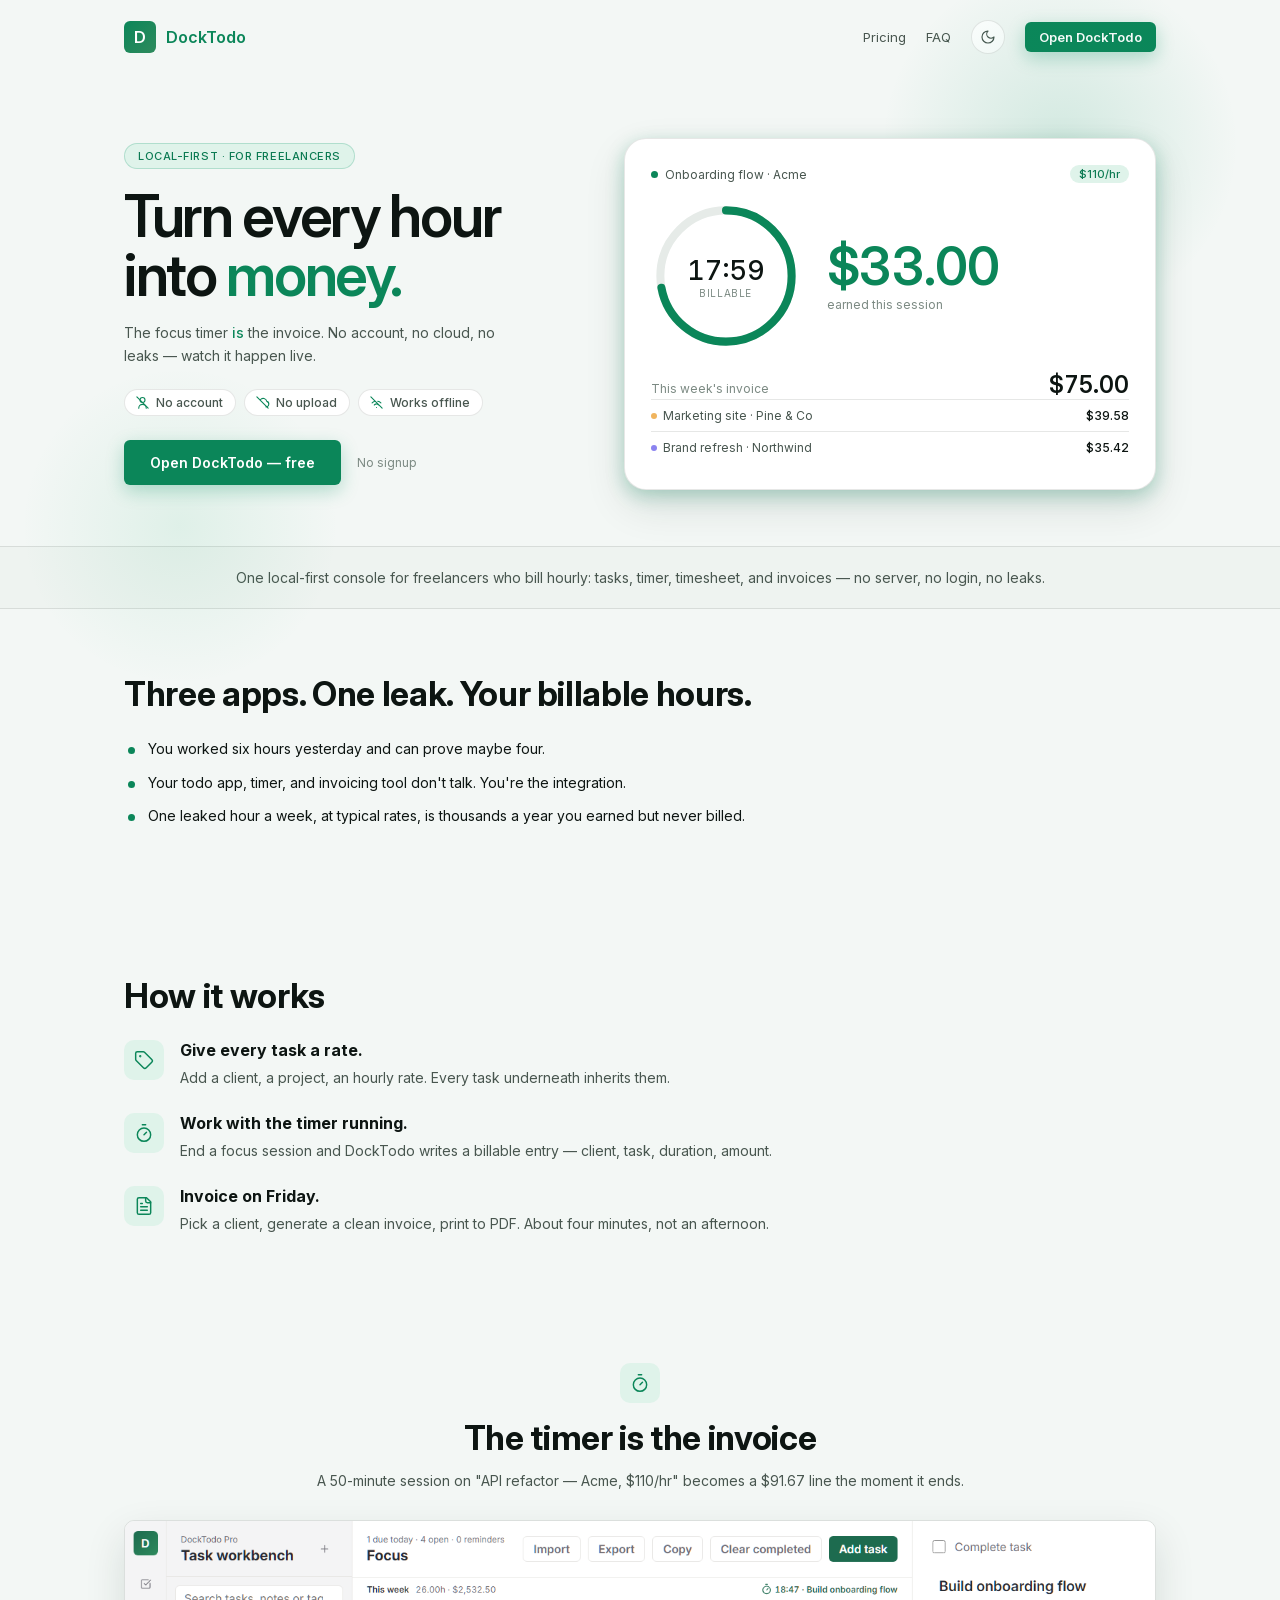
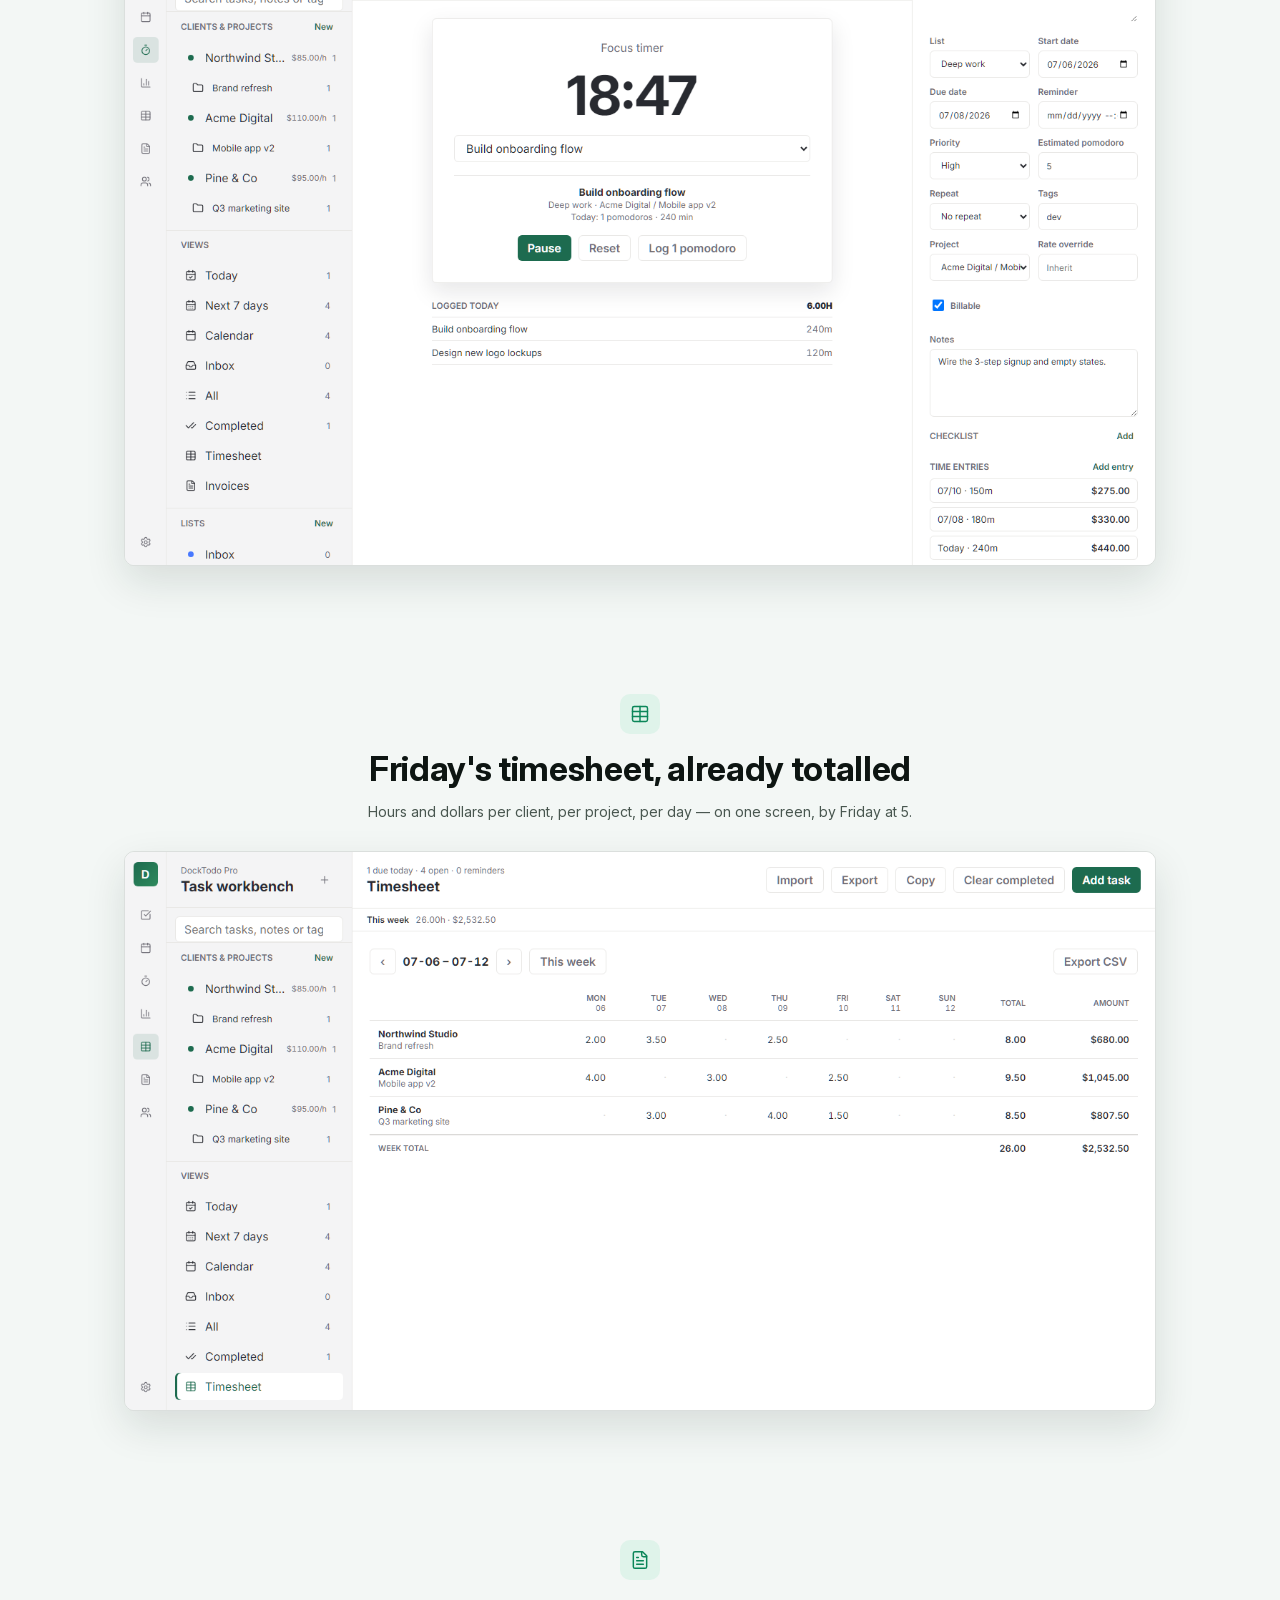
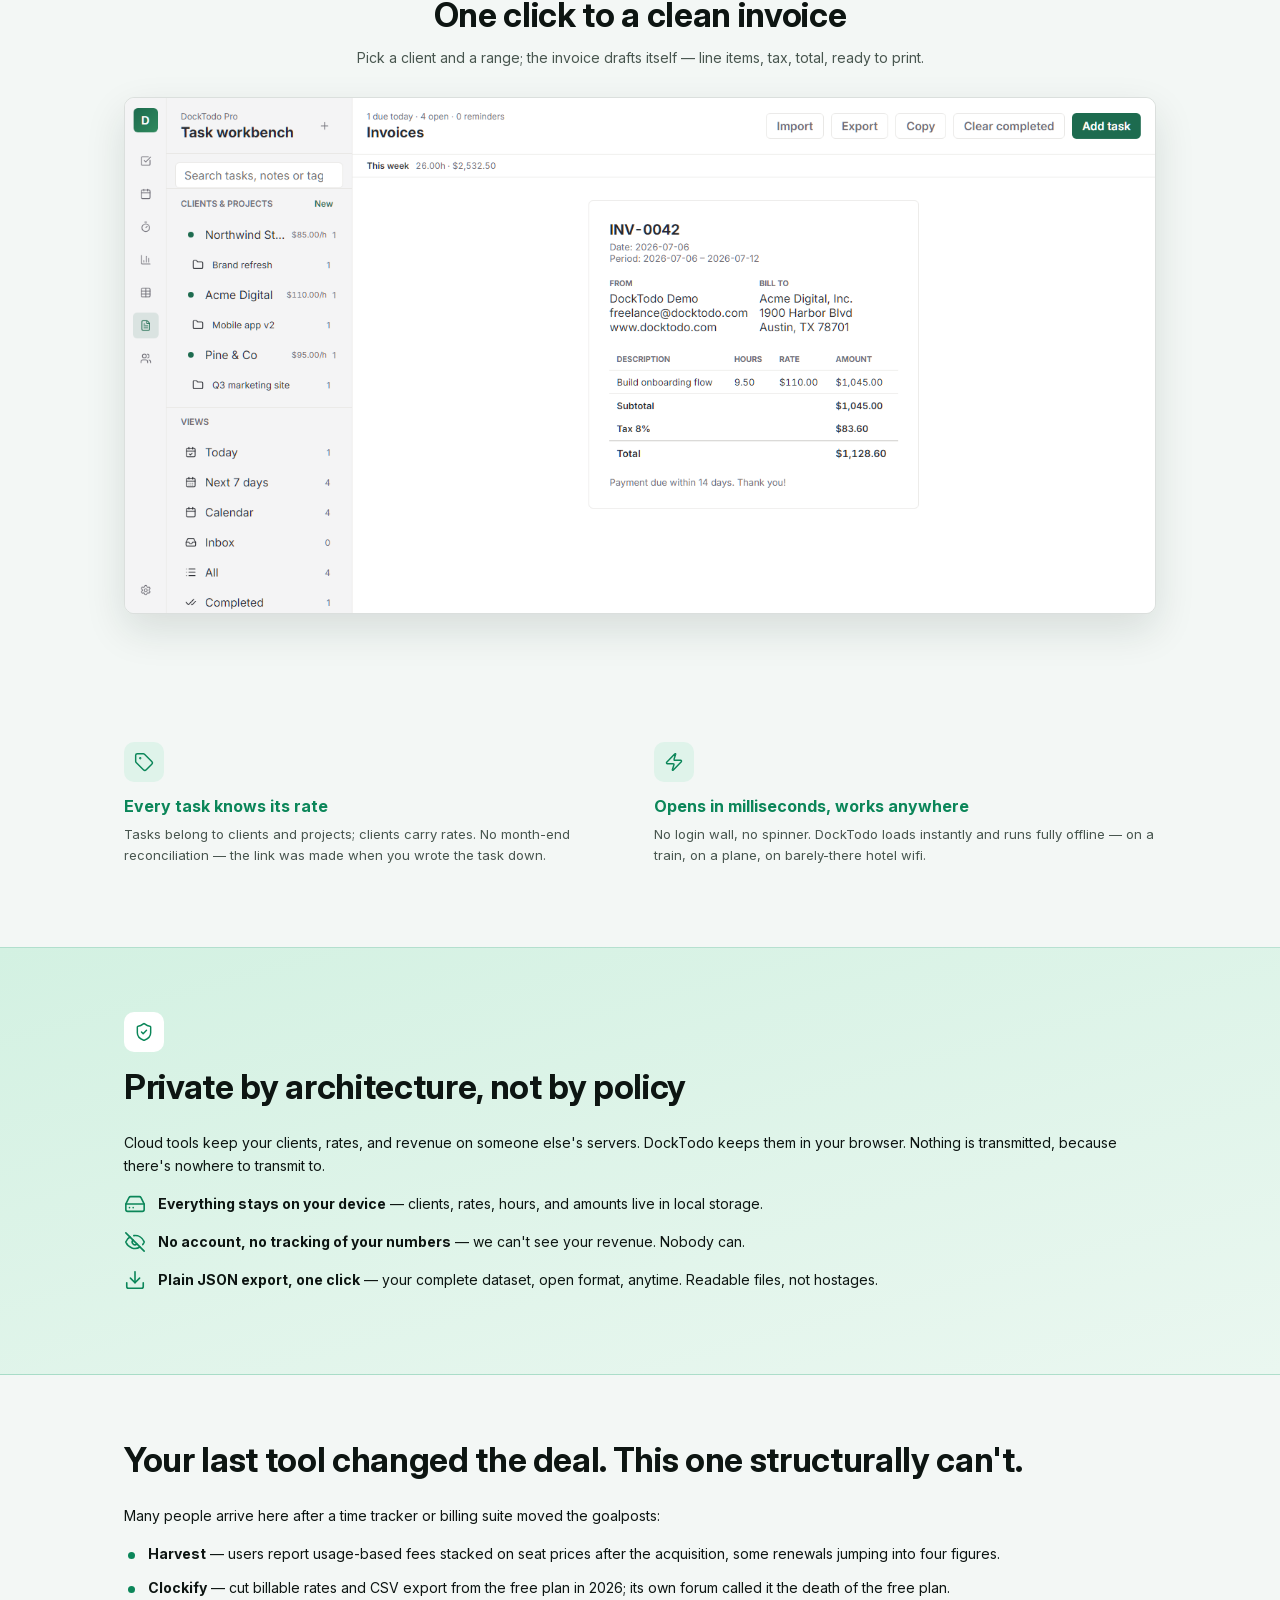
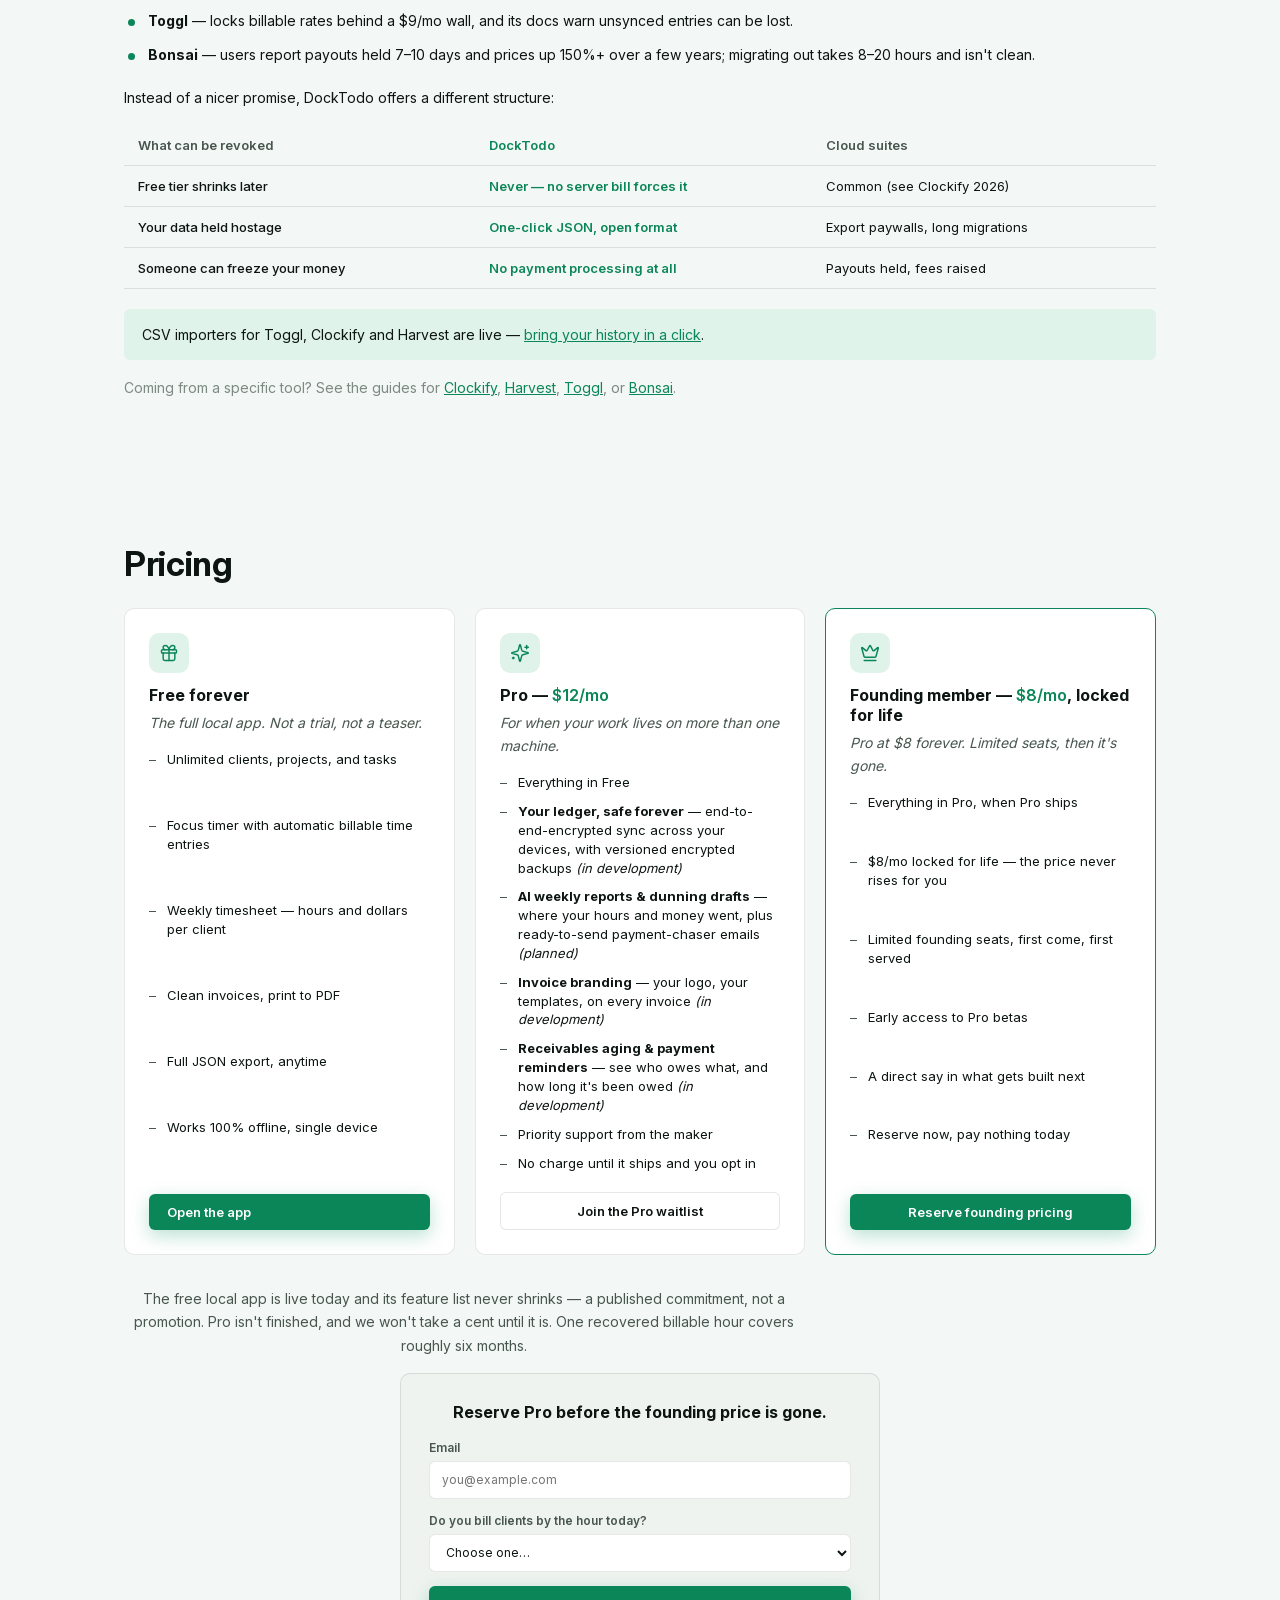
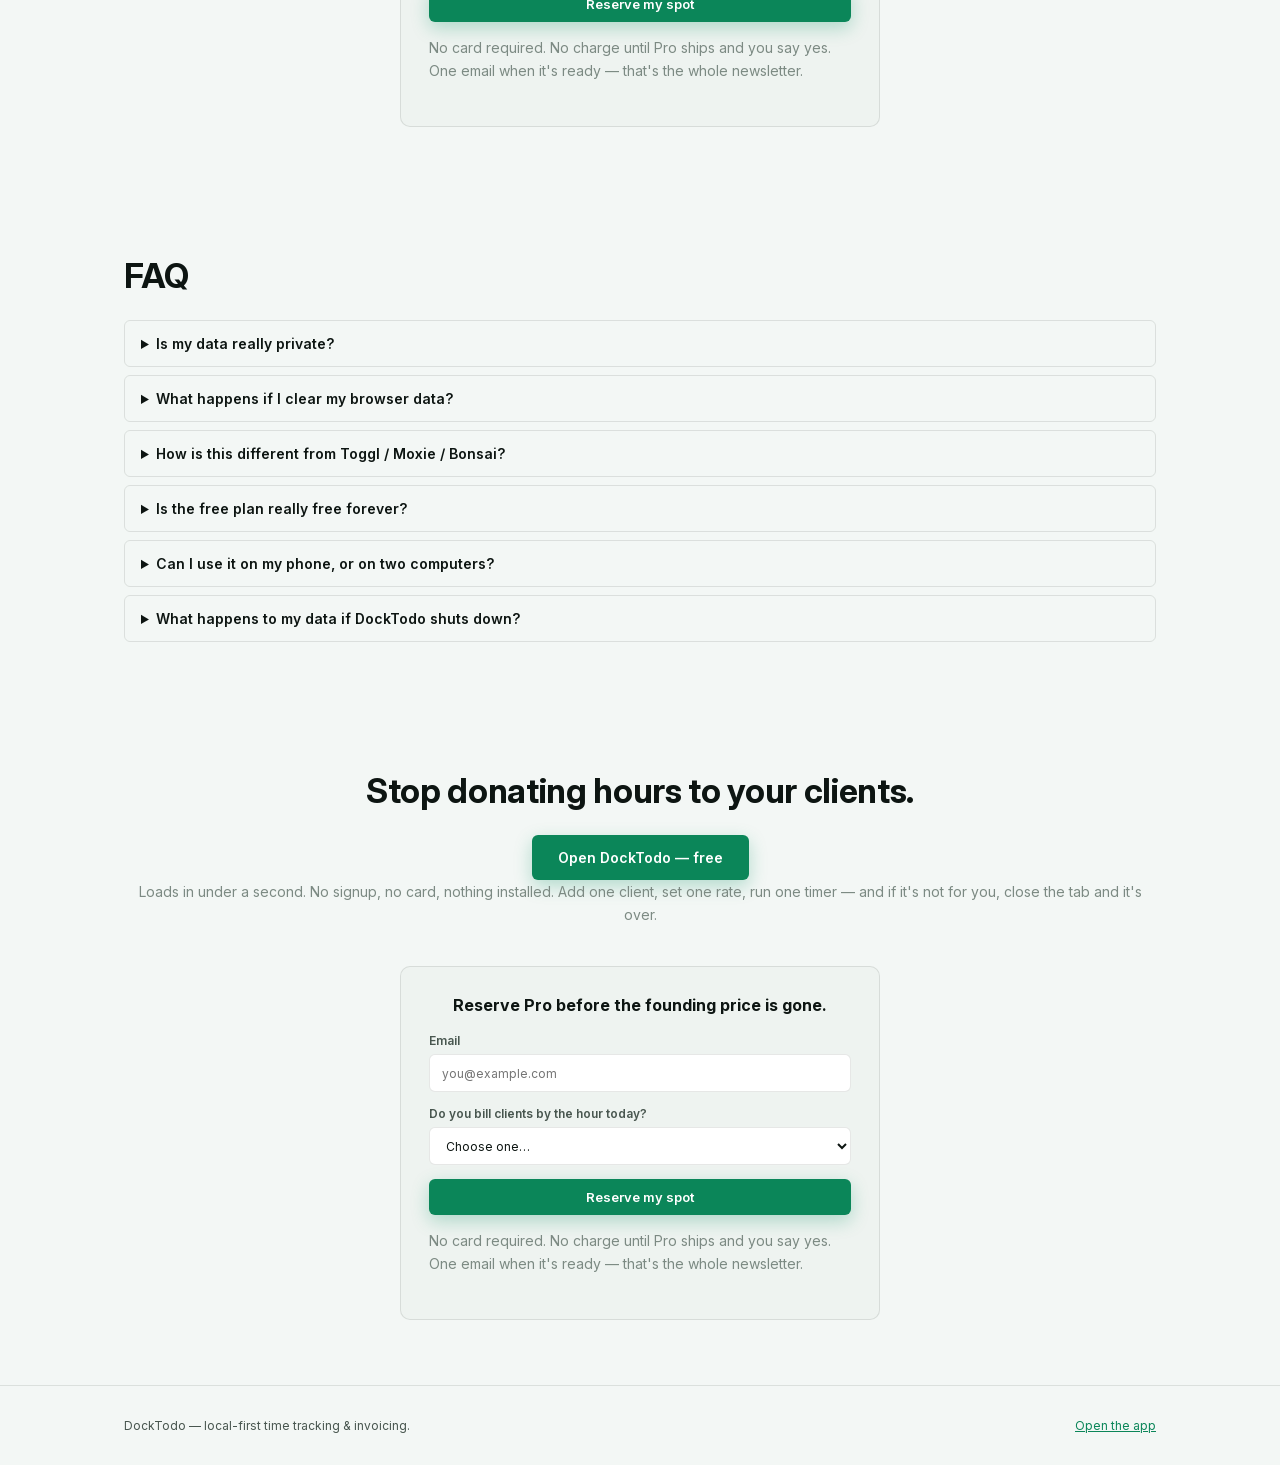
==== index.html @ b6b9bc2e "S6-3: icons + colour rhythm across the landing page (去枯燥) Every block now carries a Lucide-style inl" ====
<!doctype html>
<html lang="en">
  <head>
    <meta charset="UTF-8" />
    <meta name="viewport" content="width=device-width, initial-scale=1.0" />
    <title>DockTodo — Bill every hour you track. Local-first time tracking &amp; invoicing.</title>
    <meta
      name="description"
      content="DockTodo turns focused work into invoice lines automatically. Tasks know their client and rate; the timer logs billable time; Friday produces the invoice. Runs entirely in your browser — no account, no upload."
    />
    <link rel="canonical" href="https://docktodo.com/" />
    <meta property="og:title" content="DockTodo — Bill every hour you track." />
    <meta
      property="og:description"
      content="Local-first time tracking &amp; invoicing for freelancers who bill hourly. The focus timer is the billing source; the weekly timesheet totals itself; invoices print to PDF. No server, no login, no leaks."
    />
    <meta property="og:type" content="website" />
    <meta property="og:url" content="https://docktodo.com/" />
    <meta property="og:image" content="https://docktodo.com/og.png" />
    <meta name="twitter:card" content="summary_large_image" />
    <link
      rel="icon"
      type="image/svg+xml"
      href="data:image/svg+xml,%3Csvg xmlns='http://www.w3.org/2000/svg' viewBox='0 0 64 64'%3E%3Cdefs%3E%3ClinearGradient id='g' x1='0' y1='0' x2='1' y2='1'%3E%3Cstop offset='0' stop-color='%231d6b4f'/%3E%3Cstop offset='1' stop-color='%232a7d5c'/%3E%3C/linearGradient%3E%3C/defs%3E%3Crect width='64' height='64' rx='14' fill='url(%23g)'/%3E%3Ctext x='32' y='45' font-family='Arial,sans-serif' font-size='38' font-weight='800' fill='%23fff' text-anchor='middle'%3ED%3C/text%3E%3C/svg%3E"
    />
    <script type="application/ld+json">
      {
        "@context": "https://schema.org",
        "@type": "SoftwareApplication",
        "name": "DockTodo",
        "applicationCategory": "BusinessApplication",
        "operatingSystem": "Web",
        "description": "Local-first time tracking and invoicing for freelancers who bill hourly. The focus timer writes billable time entries; the weekly timesheet totals hours and money per client; invoices print to PDF. Runs entirely in the browser.",
        "url": "https://docktodo.com/",
        "offers": {
          "@type": "Offer",
          "price": "0",
          "priceCurrency": "USD",
          "description": "Free forever: unlimited clients, projects, tasks, timer, weekly timesheet, invoices and JSON export."
        }
      }
    </script>
    <link rel="stylesheet" href="./assets/styles.css" />
    <link rel="stylesheet" href="./assets/landing.css" />
  </head>
  <body class="landing">
    <header class="lp-nav">
      <div class="lp-wrap-wide lp-nav-inner">
        <a class="lp-brand" href="/">
          <span class="lp-logo">D</span>
          <span>DockTodo</span>
        </a>
        <nav class="lp-nav-links">
          <a href="#pricing">Pricing</a>
          <a href="#faq">FAQ</a>
          <button class="lp-theme-toggle" id="themeToggle" type="button" aria-label="Toggle light or dark mode"></button>
          <a class="btn-primary btn-sm" href="./app.html">Open DockTodo</a>
        </nav>
      </div>
    </header>

    <main>
      <!-- 1. Hero -->
      <section class="lp-section lp-hero">
        <div class="lp-wrap-wide">
          <span class="lp-blob lp-blob-a" aria-hidden="true"></span>
          <span class="lp-blob lp-blob-b" aria-hidden="true"></span>

          <div class="lp-hero-copy">
            <span class="lp-eyebrow">Local-first · For freelancers</span>
            <h1>Turn every hour<br />into <span class="lp-hl">money.</span></h1>
            <p class="lp-lead">
              The focus timer <em class="lp-em">is</em> the invoice. No account, no cloud, no leaks — watch it happen
              live.
            </p>
            <ul class="lp-badges" aria-label="Trust signals">
              <li><svg class="lp-badge-ic" viewBox="0 0 24 24" aria-hidden="true" fill="none" stroke="currentColor" stroke-width="1.75" stroke-linecap="round" stroke-linejoin="round"><path d="M18 21a6 6 0 0 0-12 0"/><circle cx="12" cy="8" r="4"/><path d="M3 3l18 18"/></svg>No account</li>
              <li><svg class="lp-badge-ic" viewBox="0 0 24 24" aria-hidden="true" fill="none" stroke="currentColor" stroke-width="1.75" stroke-linecap="round" stroke-linejoin="round"><path d="M17.5 19a4.5 4.5 0 0 0 1.4-8.8 6 6 0 0 0-10.4-2.6M3 3l18 18"/></svg>No upload</li>
              <li><svg class="lp-badge-ic" viewBox="0 0 24 24" aria-hidden="true" fill="none" stroke="currentColor" stroke-width="1.75" stroke-linecap="round" stroke-linejoin="round"><path d="M5 12.5a10 10 0 0 1 5-2.4M14 10a10 10 0 0 1 5 2.5M8.5 16a5 5 0 0 1 7 0M12 20h.01M3 3l18 18"/></svg>Works offline</li>
            </ul>
            <div class="lp-cta-row">
              <a class="btn-primary btn-lg" href="./app.html">Open DockTodo — free</a>
              <span class="lp-cta-aside">No signup</span>
            </div>
          </div>

          <!-- Live time→money demo (vanilla requestAnimationFrame + SVG, zero deps) -->
          <aside class="lp-demo" aria-label="Live demo: a focus session turning into billable money">
            <div class="lp-demo-head">
              <span class="lp-demo-task"><span class="lp-demo-dot"></span>Onboarding flow · Acme</span>
              <span class="lp-demo-rate" id="demoRate">$110/hr</span>
            </div>
            <div class="lp-demo-main">
              <div class="lp-ring-wrap">
                <svg class="lp-ring" width="112" height="112" viewBox="0 0 112 112" aria-hidden="true">
                  <circle class="lp-ring-track" cx="56" cy="56" r="49" />
                  <circle
                    class="lp-ring-fill"
                    id="demoRing"
                    cx="56"
                    cy="56"
                    r="49"
                    stroke-dasharray="308"
                    stroke-dashoffset="308"
                  />
                </svg>
                <div class="lp-ring-center">
                  <span class="lp-num lp-timer" id="demoTimer">00:00</span>
                  <span class="lp-ring-label">billable</span>
                </div>
              </div>
              <div class="lp-demo-earned">
                <div class="lp-num lp-money" id="demoMoney">$0.00</div>
                <div class="lp-demo-sub">earned this session</div>
              </div>
            </div>
            <div class="lp-demo-week">
              <div class="lp-demo-week-head">
                <span class="lp-demo-week-label">This week's invoice</span>
                <span class="lp-num lp-demo-week-total" id="demoWeek">$0.00</span>
              </div>
              <div class="lp-demo-lines" id="demoLines"></div>
            </div>
          </aside>
        </div>
      </section>

      <!-- 2. Positioning strip -->
      <section class="lp-strip">
        <div class="lp-wrap">
          One local-first console for freelancers who bill hourly: tasks, timer, timesheet, and invoices — no server, no
          login, no leaks.
        </div>
      </section>

      <!-- 3. Problem -->
      <section class="lp-section">
        <div class="lp-wrap">
          <h2>Three apps. One leak. Your billable hours.</h2>
          <ul class="lp-bullets">
            <li>You worked six hours yesterday and can prove maybe four.</li>
            <li>Your todo app, timer, and invoicing tool don't talk. You're the integration.</li>
            <li>One leaked hour a week, at typical rates, is thousands a year you earned but never billed.</li>
          </ul>
        </div>
      </section>

      <!-- 4. How it works -->
      <section class="lp-section">
        <div class="lp-wrap">
          <h2>How it works</h2>
          <ol class="lp-steps lp-steps-ico">
            <li>
              <span class="lp-mk" aria-hidden="true"><svg viewBox="0 0 24 24" fill="none" stroke="currentColor" stroke-width="1.75" stroke-linecap="round" stroke-linejoin="round"><path d="M12.586 2.586A2 2 0 0 0 11.172 2H4a2 2 0 0 0-2 2v7.172a2 2 0 0 0 .586 1.414l8.704 8.704a2.426 2.426 0 0 0 3.42 0l6.58-6.58a2.426 2.426 0 0 0 0-3.42z"/><circle cx="7.5" cy="7.5" r=".5" fill="currentColor"/></svg></span>
              <div>
                <h3>Give every task a rate.</h3>
                <p>Add a client, a project, an hourly rate. Every task underneath inherits them.</p>
              </div>
            </li>
            <li>
              <span class="lp-mk" aria-hidden="true"><svg viewBox="0 0 24 24" fill="none" stroke="currentColor" stroke-width="1.75" stroke-linecap="round" stroke-linejoin="round"><line x1="10" x2="14" y1="2" y2="2"/><line x1="12" x2="15" y1="14" y2="11"/><circle cx="12" cy="14" r="8"/></svg></span>
              <div>
                <h3>Work with the timer running.</h3>
                <p>End a focus session and DockTodo writes a billable entry — client, task, duration, amount.</p>
              </div>
            </li>
            <li>
              <span class="lp-mk" aria-hidden="true"><svg viewBox="0 0 24 24" fill="none" stroke="currentColor" stroke-width="1.75" stroke-linecap="round" stroke-linejoin="round"><path d="M15 2H6a2 2 0 0 0-2 2v16a2 2 0 0 0 2 2h12a2 2 0 0 0 2-2V7z"/><path d="M14 2v4a2 2 0 0 0 2 2h4"/><path d="M10 9H8"/><path d="M16 13H8"/><path d="M16 17H8"/></svg></span>
              <div>
                <h3>Invoice on Friday.</h3>
                <p>Pick a client, generate a clean invoice, print to PDF. About four minutes, not an afternoon.</p>
              </div>
            </li>
          </ol>
        </div>
      </section>

      <!-- 5a. Feature: the timer is the invoice (S6: stacked, full-width shot) -->
      <section class="lp-section">
        <div class="lp-wrap-wide lp-stack">
          <div class="lp-stack-copy">
            <span class="lp-ico-chip" aria-hidden="true"><svg viewBox="0 0 24 24" fill="none" stroke="currentColor" stroke-width="1.75" stroke-linecap="round" stroke-linejoin="round"><line x1="10" x2="14" y1="2" y2="2"/><line x1="12" x2="15" y1="14" y2="11"/><circle cx="12" cy="14" r="8"/></svg></span>
            <h2>The timer is the invoice</h2>
            <p>A 50-minute session on "API refactor — Acme, $110/hr" becomes a $91.67 line the moment it ends.</p>
          </div>
          <figure class="lp-shot">
            <img
              src="./assets/shots/hero.png"
              width="1440"
              height="900"
              loading="lazy"
              decoding="async"
              alt="DockTodo focus timer with today's logged hours and a task's billable time entries"
            />
          </figure>
        </div>
      </section>

      <!-- 5b. Feature: Friday's timesheet (S6: stacked, full-width shot) -->
      <section class="lp-section">
        <div class="lp-wrap-wide lp-stack">
          <div class="lp-stack-copy">
            <span class="lp-ico-chip" aria-hidden="true"><svg viewBox="0 0 24 24" fill="none" stroke="currentColor" stroke-width="1.75" stroke-linecap="round" stroke-linejoin="round"><path d="M12 3v18"/><rect width="18" height="18" x="3" y="3" rx="2"/><path d="M3 9h18"/><path d="M3 15h18"/></svg></span>
            <h2>Friday's timesheet, already totalled</h2>
            <p>Hours and dollars per client, per project, per day — on one screen, by Friday at 5.</p>
          </div>
          <figure class="lp-shot">
            <img
              src="./assets/shots/timesheet.png"
              width="1440"
              height="780"
              loading="lazy"
              decoding="async"
              alt="Weekly timesheet aggregated by client with hours and amounts"
            />
          </figure>
        </div>
      </section>

      <!-- 5c. Feature: invoice (S6: stacked, full-width shot) -->
      <section class="lp-section">
        <div class="lp-wrap-wide lp-stack">
          <div class="lp-stack-copy">
            <span class="lp-ico-chip" aria-hidden="true"><svg viewBox="0 0 24 24" fill="none" stroke="currentColor" stroke-width="1.75" stroke-linecap="round" stroke-linejoin="round"><path d="M15 2H6a2 2 0 0 0-2 2v16a2 2 0 0 0 2 2h12a2 2 0 0 0 2-2V7z"/><path d="M14 2v4a2 2 0 0 0 2 2h4"/><path d="M16 13H8"/><path d="M16 17H8"/><path d="M10 9H8"/></svg></span>
            <h2>One click to a clean invoice</h2>
            <p>Pick a client and a range; the invoice drafts itself — line items, tax, total, ready to print.</p>
          </div>
          <figure class="lp-shot">
            <img
              src="./assets/shots/invoice.png"
              width="1440"
              height="720"
              loading="lazy"
              decoding="async"
              alt="Generated client invoice with line items, tax and total"
            />
          </figure>
        </div>
      </section>

      <!-- 5d. Feature: two small blocks -->
      <section class="lp-section">
        <div class="lp-wrap-wide">
          <div class="lp-features">
            <article>
              <span class="lp-ico-chip" aria-hidden="true"><svg viewBox="0 0 24 24" fill="none" stroke="currentColor" stroke-width="1.75" stroke-linecap="round" stroke-linejoin="round"><path d="M12.586 2.586A2 2 0 0 0 11.172 2H4a2 2 0 0 0-2 2v7.172a2 2 0 0 0 .586 1.414l8.704 8.704a2.426 2.426 0 0 0 3.42 0l6.58-6.58a2.426 2.426 0 0 0 0-3.42z"/><circle cx="7.5" cy="7.5" r=".5" fill="currentColor"/></svg></span>
              <h3>Every task knows its rate</h3>
              <p>Tasks belong to clients and projects; clients carry rates. No month-end reconciliation — the link was made when you wrote the task down.</p>
            </article>
            <article>
              <span class="lp-ico-chip" aria-hidden="true"><svg viewBox="0 0 24 24" fill="none" stroke="currentColor" stroke-width="1.75" stroke-linecap="round" stroke-linejoin="round"><path d="M4 14a1 1 0 0 1-.78-1.63l9.9-10.2a.5.5 0 0 1 .86.46l-1.92 6.02A1 1 0 0 0 13 10h7a1 1 0 0 1 .78 1.63l-9.9 10.2a.5.5 0 0 1-.86-.46l1.92-6.02A1 1 0 0 0 11 14z"/></svg></span>
              <h3>Opens in milliseconds, works anywhere</h3>
              <p>No login wall, no spinner. DockTodo loads instantly and runs fully offline — on a train, on a plane, on barely-there hotel wifi.</p>
            </article>
          </div>
        </div>
      </section>

      <!-- 6. Trust / local-first -->
      <section class="lp-section lp-trust">
        <div class="lp-wrap">
          <span class="lp-ico-chip" aria-hidden="true"><svg viewBox="0 0 24 24" fill="none" stroke="currentColor" stroke-width="1.75" stroke-linecap="round" stroke-linejoin="round"><path d="M20 13c0 5-3.5 7.5-7.66 8.95a1 1 0 0 1-.67-.01C7.5 20.5 4 18 4 13V6a1 1 0 0 1 1-1c2 0 4.5-1.2 6.24-2.72a1.17 1.17 0 0 1 1.52 0C14.51 3.81 17 5 19 5a1 1 0 0 1 1 1z"/><path d="m9 12 2 2 4-4"/></svg></span>
          <h2>Private by architecture, not by policy</h2>
          <p>
            Cloud tools keep your clients, rates, and revenue on someone else's servers. DockTodo keeps them in your
            browser. Nothing is transmitted, because there's nowhere to transmit to.
          </p>
          <ul class="lp-bullets lp-bullets-ico">
            <li><span class="lp-bi" aria-hidden="true"><svg viewBox="0 0 24 24" fill="none" stroke="currentColor" stroke-width="1.75" stroke-linecap="round" stroke-linejoin="round"><line x1="22" x2="2" y1="12" y2="12"/><path d="M5.45 5.11 2 12v6a2 2 0 0 0 2 2h16a2 2 0 0 0 2-2v-6l-3.45-6.89A2 2 0 0 0 16.76 4H7.24a2 2 0 0 0-1.79 1.11z"/><line x1="6" x2="6.01" y1="16" y2="16"/><line x1="10" x2="10.01" y1="16" y2="16"/></svg></span><strong>Everything stays on your device</strong> — clients, rates, hours, and amounts live in local storage.</li>
            <li><span class="lp-bi" aria-hidden="true"><svg viewBox="0 0 24 24" fill="none" stroke="currentColor" stroke-width="1.75" stroke-linecap="round" stroke-linejoin="round"><path d="M10.733 5.076a10.744 10.744 0 0 1 11.205 6.575 1 1 0 0 1 0 .696 10.747 10.747 0 0 1-1.444 2.49"/><path d="M14.084 14.158a3 3 0 0 1-4.242-4.242"/><path d="M17.479 17.499a10.75 10.75 0 0 1-15.417-5.151 1 1 0 0 1 0-.696 10.75 10.75 0 0 1 4.446-5.143"/><path d="m2 2 20 20"/></svg></span><strong>No account, no tracking of your numbers</strong> — we can't see your revenue. Nobody can.</li>
            <li><span class="lp-bi" aria-hidden="true"><svg viewBox="0 0 24 24" fill="none" stroke="currentColor" stroke-width="1.75" stroke-linecap="round" stroke-linejoin="round"><path d="M21 15v4a2 2 0 0 1-2 2H5a2 2 0 0 1-2-2v-4"/><polyline points="7 10 12 15 17 10"/><line x1="12" x2="12" y1="15" y2="3"/></svg></span><strong>Plain JSON export, one click</strong> — your complete dataset, open format, anytime. Readable files, not hostages.</li>
          </ul>
        </div>
      </section>

      <!-- 7. Switching (publish with S3-1 — importers are live) -->
      <section class="lp-section lp-switching">
        <div class="lp-wrap-wide">
          <h2>Your last tool changed the deal. This one structurally can't.</h2>
          <p>Many people arrive here after a time tracker or billing suite moved the goalposts:</p>
          <ul class="lp-bullets">
            <li><strong>Harvest</strong> — users report usage-based fees stacked on seat prices after the acquisition, some renewals jumping into four figures.</li>
            <li><strong>Clockify</strong> — cut billable rates and CSV export from the free plan in 2026; its own forum called it the death of the free plan.</li>
            <li><strong>Toggl</strong> — locks billable rates behind a $9/mo wall, and its docs warn unsynced entries can be lost.</li>
            <li><strong>Bonsai</strong> — users report payouts held 7–10 days and prices up 150%+ over a few years; migrating out takes 8–20 hours and isn't clean.</li>
          </ul>
          <p>Instead of a nicer promise, DockTodo offers a different structure:</p>
          <div class="lp-table-scroll">
            <table class="compare-table">
              <thead>
                <tr>
                  <th scope="col">What can be revoked</th>
                  <th scope="col" class="col-us">DockTodo</th>
                  <th scope="col">Cloud suites</th>
                </tr>
              </thead>
              <tbody>
                <tr>
                  <th scope="row">Free tier shrinks later</th>
                  <td class="mark-us">Never — no server bill forces it</td>
                  <td>Common (see Clockify 2026)</td>
                </tr>
                <tr>
                  <th scope="row">Your data held hostage</th>
                  <td class="mark-us">One-click JSON, open format</td>
                  <td>Export paywalls, long migrations</td>
                </tr>
                <tr>
                  <th scope="row">Someone can freeze your money</th>
                  <td class="mark-us">No payment processing at all</td>
                  <td>Payouts held, fees raised</td>
                </tr>
              </tbody>
            </table>
          </div>
          <p class="lp-callout">
            CSV importers for Toggl, Clockify and Harvest are live — <a href="./app.html">bring your history in a click</a>.
          </p>
          <p class="lp-microline">
            Coming from a specific tool? See the guides for
            <a href="./switch/clockify.html">Clockify</a>, <a href="./switch/harvest.html">Harvest</a>,
            <a href="./switch/toggl.html">Toggl</a>, or <a href="./switch/bonsai.html">Bonsai</a>.
          </p>
        </div>
      </section>

      <!-- 8. Pricing -->
      <section class="lp-section" id="pricing">
        <div class="lp-wrap-wide">
          <h2>Pricing</h2>
          <div class="lp-pricing">
            <article class="lp-plan">
              <span class="lp-ico-chip" aria-hidden="true"><svg viewBox="0 0 24 24" fill="none" stroke="currentColor" stroke-width="1.75" stroke-linecap="round" stroke-linejoin="round"><rect x="3" y="8" width="18" height="4" rx="1"/><path d="M12 8v13"/><path d="M19 12v7a2 2 0 0 1-2 2H7a2 2 0 0 1-2-2v-7"/><path d="M7.5 8a2.5 2.5 0 0 1 0-5A4.8 8 0 0 1 12 8a4.8 8 0 0 1 4.5-5 2.5 2.5 0 0 1 0 5"/></svg></span>
              <h3>Free forever</h3>
              <p class="lp-plan-note">The full local app. Not a trial, not a teaser.</p>
              <ul>
                <li>Unlimited clients, projects, and tasks</li>
                <li>Focus timer with automatic billable time entries</li>
                <li>Weekly timesheet — hours and dollars per client</li>
                <li>Clean invoices, print to PDF</li>
                <li>Full JSON export, anytime</li>
                <li>Works 100% offline, single device</li>
              </ul>
              <a class="btn-primary" href="./app.html">Open the app</a>
            </article>

            <article class="lp-plan">
              <span class="lp-ico-chip" aria-hidden="true"><svg viewBox="0 0 24 24" fill="none" stroke="currentColor" stroke-width="1.75" stroke-linecap="round" stroke-linejoin="round"><path d="M9.937 15.5A2 2 0 0 0 8.5 14.063l-6.135-1.582a.5.5 0 0 1 0-.962L8.5 9.936A2 2 0 0 0 9.937 8.5l1.582-6.135a.5.5 0 0 1 .962 0L14.063 8.5A2 2 0 0 0 15.5 9.937l6.135 1.581a.5.5 0 0 1 0 .964L15.5 14.063a2 2 0 0 0-1.437 1.437l-1.582 6.135a.5.5 0 0 1-.962 0z"/><path d="M20 3v4"/><path d="M22 5h-4"/><path d="M4 17v2"/><path d="M5 18H3"/></svg></span>
              <h3>Pro — <span class="lp-plan-price">$12/mo</span></h3>
              <p class="lp-plan-note">For when your work lives on more than one machine.</p>
              <ul>
                <li>Everything in Free</li>
                <li><strong>Your ledger, safe forever</strong> — end-to-end-encrypted sync across your devices, with versioned encrypted backups <em>(in development)</em></li>
                <li><strong>AI weekly reports &amp; dunning drafts</strong> — where your hours and money went, plus ready-to-send payment-chaser emails <em>(planned)</em></li>
                <li><strong>Invoice branding</strong> — your logo, your templates, on every invoice <em>(in development)</em></li>
                <li><strong>Receivables aging &amp; payment reminders</strong> — see who owes what, and how long it's been owed <em>(in development)</em></li>
                <li>Priority support from the maker</li>
                <li>No charge until it ships and you opt in</li>
              </ul>
              <button class="btn-soft" type="button" data-waitlist="standard">Join the Pro waitlist</button>
            </article>

            <article class="lp-plan lp-plan-founding">
              <span class="lp-ico-chip" aria-hidden="true"><svg viewBox="0 0 24 24" fill="none" stroke="currentColor" stroke-width="1.75" stroke-linecap="round" stroke-linejoin="round"><path d="M11.562 3.266a.5.5 0 0 1 .876 0L15.39 8.87a1 1 0 0 0 1.516.294L21.183 5.5a.5.5 0 0 1 .798.519l-2.834 10.246a1 1 0 0 1-.956.734H5.81a1 1 0 0 1-.957-.734L2.02 6.02a.5.5 0 0 1 .798-.519l4.276 3.664a1 1 0 0 0 1.516-.294z"/><path d="M5 21h14"/></svg></span>
              <h3>Founding member — <span class="lp-plan-price">$8/mo</span>, locked for life</h3>
              <p class="lp-plan-note">Pro at $8 forever. Limited seats, then it's gone.</p>
              <ul>
                <li>Everything in Pro, when Pro ships</li>
                <li>$8/mo locked for life — the price never rises for you</li>
                <li>Limited founding seats, first come, first served</li>
                <li>Early access to Pro betas</li>
                <li>A direct say in what gets built next</li>
                <li>Reserve now, pay nothing today</li>
              </ul>
              <button class="btn-primary" type="button" data-waitlist="founding">Reserve founding pricing</button>
            </article>
          </div>
          <p class="lp-reassure">
            The free local app is live today and its feature list never shrinks — a published commitment, not a
            promotion. Pro isn't finished, and we won't take a cent until it is. One recovered billable hour covers
            roughly six months.
          </p>

          <!-- Waitlist form (instance 1) -->
          <div class="lp-waitlist" id="waitlist">
            <h3>Reserve Pro before the founding price is gone.</h3>
            <form name="waitlist" method="POST" data-netlify="true" netlify-honeypot="bot-field" class="wl-form" id="waitlistFormTop">
              <input type="hidden" name="form-name" value="waitlist" />
              <input type="hidden" name="source" value="standard" />
              <p class="wl-hp" hidden><label>Don't fill this out if you're human: <input name="bot-field" /></label></p>
              <label>
                Email
                <input type="email" name="email" required placeholder="you@example.com" autocomplete="email" />
              </label>
              <label>
                Do you bill clients by the hour today?
                <select name="billing" required>
                  <option value="">Choose one…</option>
                  <option>Yes — most of my income is hourly</option>
                  <option>Sometimes — part of my income is hourly</option>
                  <option>No — mostly fixed-price or salaried</option>
                </select>
              </label>
              <button class="btn-primary" type="submit">Reserve my spot</button>
              <p class="wl-note">No card required. No charge until Pro ships and you say yes. One email when it's ready — that's the whole newsletter.</p>
            </form>
          </div>
        </div>
      </section>

      <!-- 9. FAQ -->
      <section class="lp-section" id="faq">
        <div class="lp-wrap">
          <h2>FAQ</h2>
          <div class="lp-faq">
            <details>
              <summary>Is my data really private?</summary>
              <p>
                Yes, by construction. DockTodo runs entirely in your browser; your clients, rates, hours, and invoice
                amounts are stored locally and never sent anywhere. There's no server on our end to hack or subpoena.
              </p>
            </details>
            <details>
              <summary>What happens if I clear my browser data?</summary>
              <p>
                Local-first means the data lives in your browser, so wiping it deletes your data — like deleting a file.
                That's why export is one click and plain JSON. When Pro ships, encrypted sync adds off-device backups.
              </p>
            </details>
            <details>
              <summary>How is this different from Toggl / Moxie / Bonsai?</summary>
              <p>
                Those are cloud suites — accounts, servers, your billing data on their infrastructure. DockTodo is one
                local tool where the timer writes your billable entries, so tracked hours and invoice lines are the same
                record. It opens instantly, works offline, and the core app costs $0.
              </p>
            </details>
            <details>
              <summary>Is the free plan really free forever?</summary>
              <p>
                Yes. The free app runs on your device, so serving it costs us close to nothing. Pro — encrypted sync,
                backups, and expanded billing features — is the paid product that funds development. Free is the
                foundation, not the bait.
              </p>
            </details>
            <details>
              <summary>Can I use it on my phone, or on two computers?</summary>
              <p>
                Today it's a single-device web app — it works in a mobile browser, but there are no native apps.
                Multi-device sync (end-to-end encrypted) is what Pro is for, and it isn't built yet — which is why the
                Pro button says "waitlist," not "buy."
              </p>
            </details>
            <details>
              <summary>What happens to my data if DockTodo shuts down?</summary>
              <p>
                Nothing — that's the point of local-first. The app runs on your machine and keeps working offline whether
                or not our domain exists. Your JSON export is readable by anything, so worst case you keep a fast, free
                tool that no longer updates.
              </p>
            </details>
          </div>
        </div>
      </section>

      <!-- 10. Final CTA -->
      <section class="lp-section lp-final">
        <div class="lp-wrap-wide">
          <h2>Stop donating hours to your clients.</h2>
          <div class="lp-cta-row">
            <a class="btn-primary btn-lg" href="./app.html">Open DockTodo — free</a>
          </div>
          <p class="lp-microline">
            Loads in under a second. No signup, no card, nothing installed. Add one client, set one rate, run one
            timer — and if it's not for you, close the tab and it's over.
          </p>

          <!-- Waitlist form (instance 2, source=footer) -->
          <div class="lp-waitlist">
            <h3>Reserve Pro before the founding price is gone.</h3>
            <form name="waitlist" method="POST" data-netlify="true" netlify-honeypot="bot-field" class="wl-form">
              <input type="hidden" name="form-name" value="waitlist" />
              <input type="hidden" name="source" value="footer" />
              <p class="wl-hp" hidden><label>Don't fill this out if you're human: <input name="bot-field" /></label></p>
              <label>
                Email
                <input type="email" name="email" required placeholder="you@example.com" autocomplete="email" />
              </label>
              <label>
                Do you bill clients by the hour today?
                <select name="billing" required>
                  <option value="">Choose one…</option>
                  <option>Yes — most of my income is hourly</option>
                  <option>Sometimes — part of my income is hourly</option>
                  <option>No — mostly fixed-price or salaried</option>
                </select>
              </label>
              <button class="btn-primary" type="submit">Reserve my spot</button>
              <p class="wl-note">No card required. No charge until Pro ships and you say yes. One email when it's ready — that's the whole newsletter.</p>
            </form>
          </div>
        </div>
      </section>
    </main>

    <footer class="lp-footer">
      <div class="lp-wrap-wide lp-footer-inner">
        <span>DockTodo — local-first time tracking &amp; invoicing.</span>
        <a href="./app.html">Open the app</a>
      </div>
    </footer>

    <script src="./assets/landing.js"></script>
  </body>
</html>
---- assets/styles.css ----
/* Self-hosted Inter (variable, latin) — official Inter v4, ISC-adjacent
   OFL license. Kept local so nothing loads cross-origin (CSP: font-src 'self'). */
@font-face {
  font-family: "Inter";
  src: url("./InterVariable.woff2") format("woff2");
  font-weight: 100 900;
  font-display: swap;
}

/* Ledger / workbench palette: a single green accent + warm greyscale,
   distinct from a card/network aesthetic. --blue is kept as the accent
   variable name to avoid a global rename; --accent aliases it. */
:root {
  /* Greyscale: Linear neutrals (S3-U). Brand identity now rides on the green
     accent + tabular money, not a warm base tint. */
  --bg: #fcfcfc;
  --surface: #ffffff;
  --surface-soft: #f4f4f5;
  --line: #e9e8e6;
  --line-strong: #dbdad8;
  --text: #282a30;
  --muted: #6f6e77;
  --text-3: #9c9ba1;
  --blue: #1d6b4f;
  --blue-dark: #14523c;
  --accent: #1d6b4f;
  --accent-soft: rgba(29, 107, 79, 0.12);
  --focus-ring: rgba(29, 107, 79, 0.16);
  --green: #2f8a5d;
  --amber: #b07d2e;
  --red: #b3402e;
  --shadow: 0 12px 32px rgba(20, 22, 26, 0.1);
  /* S3-U typography scale (Linear basis): only these sizes/weights ship.
     --text-stat/-timer are the two display sizes (KPI + focus countdown). */
  --font-ui: Inter, -apple-system, "Segoe UI", system-ui, "PingFang SC", "Microsoft YaHei", sans-serif;
  --text-micro: 11px;
  --text-small: 12px;
  --text-body: 13px;
  --text-emph: 14px;
  --text-title: 16px;
  --text-page: 20px;
  --text-stat: 34px;
  --text-timer: 76px;
  --w-regular: 400;
  --w-medium: 500;
  --w-semibold: 600;
  --r-control: 6px;
  --r-card: 10px;
}

body.theme-dark {
  /* Linear neutral dark, same structure; accent stays ledger green. */
  --bg: #1b1b1e;
  --surface: #232326;
  --surface-soft: #2a2a2e;
  --line: #333338;
  --line-strong: #44444a;
  --text: #f7f8f8;
  --muted: #9c9ba1;
  --text-3: #7a7a80;
  --blue: #5cb98a;
  --blue-dark: #7acca0;
  --accent: #5cb98a;
  --accent-soft: rgba(92, 185, 138, 0.16);
  --focus-ring: rgba(92, 185, 138, 0.28);
  --green: #6fce9b;
  --shadow: none;
}

* {
  box-sizing: border-box;
}

body {
  margin: 0;
  height: 100vh;
  overflow: hidden;
  font-family: var(--font-ui);
  color: var(--text);
  background: var(--bg);
}

button,
input,
select,
textarea {
  font: inherit;
}

button {
  cursor: pointer;
}

/* Lucide icons (S3-U): 16px, stroke 1.75, currentColor, inherited from text. */
.ic {
  width: 16px;
  height: 16px;
  flex: none;
  fill: none;
  stroke: currentColor;
  stroke-width: 1.75;
  stroke-linecap: round;
  stroke-linejoin: round;
  vertical-align: middle;
}

.nav-ic {
  display: grid;
  place-items: center;
}

.bs-backup,
.bs-timer {
  display: inline-flex;
  align-items: center;
  gap: 4px;
}

.cp-edit {
  display: inline-grid;
  place-items: center;
}

.app {
  display: grid;
  grid-template-columns: 58px 260px minmax(0, 1fr) 340px;
  height: 100vh;
  background: var(--surface);
}

@media (min-width: 1680px) {
  .app {
    max-width: 1680px;
    margin-inline: auto;
    border-inline: 1px solid var(--line);
  }
}

.rail {
  display: flex;
  flex-direction: column;
  align-items: center;
  gap: 10px;
  padding: 14px 10px;
  background: var(--surface-soft);
  border-right: 1px solid var(--line);
}

.brand {
  display: grid;
  place-items: center;
  width: 34px;
  height: 34px;
  margin-bottom: 12px;
  border-radius: var(--r-control);
  color: #fff;
  font-weight: var(--w-semibold);
  background: linear-gradient(135deg, var(--accent), var(--green));
}

.rail-btn,
.icon-btn {
  display: grid;
  place-items: center;
  width: 36px;
  height: 36px;
  border: 0;
  border-radius: var(--r-control);
  color: var(--muted);
  background: transparent;
  font-size: var(--text-title);
}

.rail-btn.active,
.rail-btn:hover,
.icon-btn:hover {
  color: var(--blue);
  background: var(--accent-soft);
}

.rail-btn.bottom {
  margin-top: auto;
}

.sidebar {
  display: flex;
  flex-direction: column;
  min-width: 0;
  background: var(--surface-soft);
  border-right: 1px solid var(--line);
  overflow: auto;
}

.sidebar-head,
.pane-head {
  display: flex;
  align-items: center;
  justify-content: space-between;
  gap: 16px;
  min-height: 78px;
  padding: 18px 20px;
  border-bottom: 1px solid var(--line);
}

p,
h1,
h2 {
  margin: 0;
}

.sidebar-head p,
.pane-head p {
  margin-bottom: 4px;
  color: var(--muted);
  font-size: var(--text-small);
}

.sidebar-head h1,
.pane-head h2 {
  font-size: var(--text-page);
  line-height: 1.15;
  letter-spacing: 0;
}

.nav-list {
  display: grid;
  gap: 4px;
  padding: 12px;
}

.side-section {
  border-top: 1px solid var(--line);
}

.section-title {
  display: flex;
  align-items: center;
  justify-content: space-between;
  gap: 12px;
  padding: 12px 20px 4px;
  color: var(--muted);
  font-size: var(--text-small);
  font-weight: var(--w-semibold);
  text-transform: uppercase;
}

.section-title.flat {
  padding: 0 0 8px;
}

.plain-btn {
  border: 0;
  color: var(--blue);
  background: transparent;
  font-size: var(--text-small);
  font-weight: var(--w-semibold);
}

.search-box {
  padding: 12px 12px 0;
}

.search-box input {
  width: 100%;
  height: 36px;
  padding: 0 12px;
  border: 1px solid var(--line);
  border-radius: var(--r-control);
  color: var(--text);
  background: var(--surface);
  outline: none;
}

.search-box input:focus {
  border-color: var(--blue);
  box-shadow: 0 0 0 3px var(--focus-ring);
}

.nav-item {
  display: grid;
  grid-template-columns: 24px minmax(0, 1fr) auto auto;
  align-items: center;
  gap: 8px;
  width: 100%;
  min-height: 38px;
  padding: 0 10px;
  border: 0;
  border-radius: var(--r-control);
  color: var(--text);
  background: transparent;
  text-align: left;
}

.nav-item:hover,
.nav-item.active {
  background: var(--surface);
}

.nav-item.active {
  color: var(--blue);
  box-shadow: inset 3px 0 0 var(--blue);
}

.nav-item span:nth-child(2) {
  overflow: hidden;
  text-overflow: ellipsis;
  white-space: nowrap;
}

.nav-count {
  color: var(--muted);
  font-size: var(--text-small);
}

.nav-meta {
  color: var(--muted);
  font-size: var(--text-micro);
  font-variant-numeric: tabular-nums;
  white-space: nowrap;
}

.nav-dot {
  width: 8px;
  height: 8px;
  border-radius: 50%;
  align-self: center;
  justify-self: center;
}

.nav-item.nav-sub {
  padding-left: 20px;
  font-size: var(--text-body);
}

#tagSection[open],
#tagSection {
  padding: 0;
}

#tagSection > summary {
  cursor: pointer;
  list-style: none;
}

#tagSection > summary::-webkit-details-marker {
  display: none;
}

#tagSection > summary::marker {
  content: "";
}

.nav-edit {
  display: none;
  color: var(--muted);
  font-size: var(--text-body);
}

.nav-item:hover .nav-edit {
  display: inline;
}

.nav-edit:hover {
  color: var(--blue);
}

.main-pane {
  display: flex;
  flex-direction: column;
  min-width: 0;
  background: var(--surface);
}

.head-actions,
.focus-actions,
.calendar-toolbar {
  display: flex;
  align-items: center;
  gap: 10px;
}

.primary-btn,
.soft-btn,
.danger-btn,
.quick-form button {
  min-height: 36px;
  padding: 0 14px;
  border-radius: var(--r-control);
  font-weight: var(--w-semibold);
}

.primary-btn,
.quick-form button {
  border: 0;
  color: #fff;
  background: var(--blue);
}

.primary-btn:hover,
.quick-form button:hover {
  background: var(--blue-dark);
}

.soft-btn {
  border: 1px solid var(--line);
  color: var(--muted);
  background: var(--surface);
}

.danger-btn {
  width: 100%;
  border: 1px solid rgba(217, 77, 77, 0.28);
  color: var(--red);
  background: rgba(217, 77, 77, 0.08);
}

.task-view,
.calendar-view,
.focus-view,
.stats-view {
  flex: 1;
  min-height: 0;
}

.quick-form {
  display: grid;
  grid-template-columns: minmax(0, 1fr) 132px 132px 128px auto;
  gap: 10px;
  padding: 16px 20px;
  border-bottom: 1px solid var(--line);
}

.quick-form input,
.quick-form select,
.detail-form input,
.detail-form select,
.detail-form textarea,
.focus-card select {
  min-width: 0;
  border: 1px solid var(--line);
  border-radius: var(--r-control);
  color: var(--text);
  background: var(--surface);
  outline: none;
}

.quick-form input,
.quick-form select,
.focus-card select {
  height: 38px;
  padding: 0 12px;
}

.quick-form input:focus,
.quick-form select:focus,
.detail-form input:focus,
.detail-form select:focus,
.detail-form textarea:focus,
.focus-card select:focus {
  border-color: var(--blue);
  box-shadow: 0 0 0 3px var(--focus-ring);
}

.stats-line {
  display: flex;
  flex-wrap: wrap;
  gap: 14px;
  padding: 12px 20px;
  color: var(--muted);
  font-size: var(--text-body);
}

.task-list {
  height: calc(100vh - 78px - 72px - 42px);
  overflow: auto;
  padding: 0 12px 24px;
}

.group-title {
  position: sticky;
  top: 0;
  padding: 14px 8px 8px;
  color: var(--muted);
  background: var(--surface);
  font-size: var(--text-small);
  font-weight: var(--w-semibold);
  text-transform: uppercase;
  z-index: 1;
}

.task-row {
  display: grid;
  grid-template-columns: 28px minmax(0, 1fr) auto;
  align-items: center;
  gap: 10px;
  width: 100%;
  min-height: 58px;
  padding: 8px 10px;
  border: 0;
  border-radius: var(--r-control);
  color: var(--text);
  background: transparent;
  text-align: left;
}

.task-row:hover,
.task-row.selected {
  background: var(--surface-soft);
}

.task-check {
  width: 18px;
  height: 18px;
  border: 2px solid var(--line-strong);
  border-radius: 50%;
}

.task-row.done .task-check {
  border-color: var(--green);
  background:
    linear-gradient(135deg, transparent 43%, #fff 44% 55%, transparent 56%),
    var(--green);
}

.task-row.done strong {
  color: var(--muted);
  text-decoration: line-through;
}

.task-main {
  min-width: 0;
}

.task-main strong,
.task-main small {
  display: block;
  overflow: hidden;
  text-overflow: ellipsis;
  white-space: nowrap;
}

.task-main strong {
  font-size: var(--text-emph);
  font-weight: var(--w-semibold);
}

.task-main small,
.task-date {
  color: var(--muted);
  font-size: var(--text-small);
}

/* Priority is also cued without colour (colour-blind safe): high = thick
   ring, medium = default ring, low = dashed ring. */
.task-row.pri-high:not(.done) .task-check {
  border-color: var(--red);
  border-width: 3px;
}

.task-row.pri-medium:not(.done) .task-check {
  border-color: var(--amber);
}

.task-row.pri-low:not(.done) .task-check {
  border-color: var(--green);
  border-style: dashed;
}

.empty {
  display: none;
  margin: auto;
  color: var(--muted);
  text-align: center;
}

.empty.visible {
  display: grid;
  gap: 8px;
  padding-top: 72px;
}

.empty strong {
  color: var(--text);
  font-size: var(--text-title);
}

.empty .soft-btn {
  justify-self: center;
  margin-top: 4px;
}

/* In-flow empty states (below a toolbar or grid) need less headroom than
   the full-pane task empty state. */
.calendar-view .empty.visible,
.timesheet-view .empty.visible,
.invoice-view .empty.visible,
.clients-board .empty.visible {
  padding-top: 32px;
}

.calendar-view {
  padding: 18px 20px;
  overflow: auto;
}

.calendar-toolbar {
  justify-content: center;
  margin-bottom: 16px;
}

.calendar-toolbar strong {
  min-width: 160px;
  text-align: center;
  font-size: var(--text-page);
}

.calendar-grid {
  display: grid;
  /* minmax(0, 1fr): columns share the width evenly and may shrink below the
     content size — labels ellipsize instead of forcing a horizontal scroll. */
  grid-template-columns: repeat(7, minmax(0, 1fr));
  gap: 1px;
  overflow: hidden;
  border: 1px solid var(--line);
  border-radius: var(--r-control);
  background: var(--line);
}

.calendar-head {
  padding: 8px 6px;
  background: var(--surface-soft);
  color: var(--muted);
  font-size: var(--text-micro);
  font-weight: var(--w-semibold);
  text-align: center;
  text-transform: uppercase;
}

.calendar-day {
  min-height: 116px;
  padding: 8px;
  background: var(--surface);
}

.calendar-day.muted {
  background: var(--surface-soft);
}

.calendar-day.today {
  box-shadow: inset 0 0 0 2px var(--blue);
}

.calendar-date {
  display: flex;
  justify-content: space-between;
  color: var(--muted);
  font-size: var(--text-small);
  font-weight: var(--w-semibold);
}

.calendar-task {
  display: flex;
  align-items: center;
  gap: 6px;
  width: 100%;
  margin-top: 4px;
  padding: 2px 4px;
  border: 0;
  border-radius: var(--r-control);
  background: transparent;
  color: var(--text);
  font-size: var(--text-small);
  text-align: left;
  cursor: pointer;
}

.calendar-task:hover {
  background: var(--surface-soft);
}

.calendar-task span:last-child {
  overflow: hidden;
  text-overflow: ellipsis;
  white-space: nowrap;
}

.calendar-dot {
  flex: none;
  width: 7px;
  height: 7px;
  border-radius: 50%;
}

.calendar-count {
  min-width: 16px;
  padding: 0 4px;
  border-radius: 999px;
  background: var(--surface-soft);
  color: var(--muted);
  font-size: var(--text-micro);
  text-align: center;
}

.calendar-more {
  margin-top: 2px;
  padding: 0 4px;
  color: var(--muted);
  font-size: var(--text-micro);
}

.calendar-day.muted .calendar-task {
  color: var(--muted);
}

.settings-view {
  display: grid;
  place-items: center;
  padding: 24px;
  overflow: auto;
}

/* One workspace, top of the content flow: timer + task context + today's
   logged entries. Not a lone card floating in empty space. */
.focus-view {
  padding: 24px;
  overflow: auto;
}

.focus-workspace {
  display: grid;
  gap: 16px;
  width: min(560px, 100%);
  margin: 0 auto;
}

/* Metric cards sit at the top of the content flow, not floating centered. */
.stats-view {
  padding: 24px;
  overflow: auto;
}

.settings-card {
  display: grid;
  gap: 16px;
  width: min(460px, 100%);
  padding: 28px;
  border: 1px solid var(--line);
  border-radius: var(--r-control);
  background: var(--surface);
  box-shadow: var(--shadow);
}

.settings-card h3 {
  margin: 0;
  font-size: var(--text-title);
}

.settings-field {
  display: grid;
  gap: 6px;
  color: var(--muted);
  font-size: var(--text-small);
  font-weight: var(--w-semibold);
}

.settings-field select {
  min-height: 38px;
  padding: 0 11px;
  border: 1px solid var(--line);
  border-radius: var(--r-control);
  color: var(--text);
  background: var(--surface);
  font-weight: var(--w-regular);
  outline: none;
}

.settings-field select:focus {
  border-color: var(--blue);
  box-shadow: 0 0 0 3px var(--focus-ring);
}

.settings-hint {
  margin: -6px 0 0;
  color: var(--muted);
  font-size: var(--text-small);
  line-height: 1.5;
}

.clients-view {
  padding: 24px;
  overflow: auto;
}

.clients-board {
  width: min(760px, 100%);
  margin: 0 auto;
  display: grid;
  gap: 16px;
}

.clients-head {
  display: flex;
  align-items: center;
  justify-content: space-between;
}

.clients-head h2 {
  font-size: var(--text-page);
}

.cp-card {
  display: grid;
  gap: 12px;
  padding: 18px;
  border: 1px solid var(--line);
  border-radius: var(--r-control);
  background: var(--surface);
}

.cp-head {
  display: flex;
  align-items: flex-start;
  justify-content: space-between;
}

.cp-head strong {
  display: block;
  font-size: var(--text-title);
}

.cp-head small {
  color: var(--muted);
  font-size: var(--text-small);
}

.cp-projects {
  display: grid;
  gap: 6px;
}

.cp-project {
  display: flex;
  align-items: center;
  justify-content: space-between;
  padding: 6px 10px;
  border-radius: var(--r-control);
  background: var(--surface-soft);
  font-size: var(--text-body);
}

.cp-edit {
  border: 0;
  color: var(--muted);
  background: transparent;
  font-size: var(--text-body);
  cursor: pointer;
}

.cp-edit:hover {
  color: var(--blue);
}

.cp-empty {
  color: var(--muted);
  font-size: var(--text-body);
}

.detail-inline-check {
  display: flex !important;
  flex-direction: row !important;
  align-items: center;
  gap: 8px;
}

.detail-inline-check input {
  width: 16px;
  height: 16px;
}

.modal-field textarea {
  min-height: 64px;
  padding: 9px 11px;
  border: 1px solid var(--line);
  border-radius: var(--r-control);
  color: var(--text);
  background: var(--surface);
  font-weight: var(--w-regular);
  outline: none;
  resize: vertical;
}

.modal-field input[type="checkbox"] {
  width: 18px;
  height: 18px;
  justify-self: start;
}

#timeEntryList {
  display: grid;
  gap: 6px;
}

.te-row {
  display: flex;
  align-items: center;
  justify-content: space-between;
  width: 100%;
  padding: 8px 10px;
  border: 1px solid var(--line);
  border-radius: var(--r-control);
  color: var(--text);
  background: var(--surface);
  font-size: var(--text-body);
  text-align: left;
}

.te-row:hover {
  background: var(--surface-soft);
}

.te-amount {
  font-weight: var(--w-semibold);
  font-variant-numeric: tabular-nums;
}

.te-empty {
  color: var(--muted);
  font-size: var(--text-body);
  padding: 4px 2px;
}

.timesheet-view {
  padding: 24px;
  overflow: auto;
}

.ts-board {
  width: min(1100px, 100%);
  margin: 0 auto;
}

.ts-toolbar {
  display: flex;
  align-items: center;
  gap: 10px;
  margin-bottom: 16px;
}

.ts-range {
  min-width: 120px;
  text-align: center;
  font-variant-numeric: tabular-nums;
}

.ts-toolbar #tsCsv {
  margin-left: auto;
}

.ts-scroll {
  overflow-x: auto;
}

.ts-table {
  width: 100%;
  border-collapse: collapse;
  font-size: var(--text-body);
}

.ts-table th,
.ts-table td {
  padding: 10px 12px;
  border-bottom: 1px solid var(--line);
}

.ts-table thead th {
  color: var(--muted);
  font-size: var(--text-micro);
  font-weight: var(--w-semibold);
  text-transform: uppercase;
}

.ts-num {
  text-align: right;
  font-variant-numeric: tabular-nums;
  white-space: nowrap;
}

.ts-dow {
  display: block;
}

.ts-dom {
  display: block;
  color: var(--muted);
  font-weight: var(--w-regular);
  font-size: var(--text-micro);
}

.ts-label {
  text-align: left;
  min-width: 160px;
}

.ts-label strong {
  display: block;
}

.ts-label span {
  color: var(--muted);
  font-size: var(--text-small);
}

.ts-zero {
  color: var(--line-strong);
}

.ts-total,
.ts-amount {
  font-weight: var(--w-semibold);
}

.ts-totalrow td {
  border-top: 2px solid var(--line-strong);
  border-bottom: 0;
  font-weight: var(--w-semibold);
}

.ts-totalrow .ts-label {
  color: var(--muted);
  text-transform: uppercase;
  font-size: var(--text-micro);
}

.ts-warn {
  color: var(--amber);
  font-size: var(--text-body);
  padding: 8px 2px;
}

.billing-strip {
  display: flex;
  align-items: center;
  gap: 16px;
  padding: 8px 20px;
  border-bottom: 1px solid var(--line);
  color: var(--muted);
  font-size: var(--text-small);
  font-variant-numeric: tabular-nums;
}

.bs-week em {
  font-style: normal;
  font-weight: var(--w-semibold);
  color: var(--text);
  margin-right: 6px;
}

.bs-timer {
  margin-left: auto;
  color: var(--accent);
  font-weight: var(--w-semibold);
  white-space: nowrap;
  overflow: hidden;
  text-overflow: ellipsis;
  max-width: 45%;
}

.bs-backup {
  margin-left: auto;
  padding: 2px 10px;
  border: 1px solid var(--line);
  border-radius: 999px;
  background: var(--surface);
  color: var(--muted);
  font-size: var(--text-small);
  white-space: nowrap;
  cursor: pointer;
}

.bs-timer + .bs-backup {
  margin-left: 8px;
}

.bs-backup.ok {
  color: var(--accent);
  border-color: var(--accent-soft);
}

.bs-backup.warn {
  color: var(--amber);
  border-color: rgba(176, 125, 46, 0.35);
}

.backup-status {
  margin-top: 4px;
  padding: 8px 12px;
  border-radius: var(--r-control);
  background: var(--surface-soft);
  font-size: var(--text-body);
}

.backup-status.ok {
  color: var(--accent);
}

.backup-status.warn {
  color: var(--amber);
}

.import-sample {
  margin: 4px 0;
  border: 1px solid var(--line);
  border-radius: var(--r-control);
  overflow: hidden;
  font-size: var(--text-small);
}

.import-sample .is-row {
  display: grid;
  grid-template-columns: 1fr 1fr 1.4fr auto;
  gap: 8px;
  padding: 6px 10px;
  border-top: 1px solid var(--line);
}

.import-sample .is-row:first-child {
  border-top: 0;
}

.import-sample .is-head {
  color: var(--muted);
  font-weight: var(--w-semibold);
  background: var(--surface-soft);
}

.import-sample .is-row span:last-child {
  font-variant-numeric: tabular-nums;
  color: var(--muted);
}

.import-sample .is-row span:not(:last-child) {
  overflow: hidden;
  text-overflow: ellipsis;
  white-space: nowrap;
}

.invoice-view {
  padding: 24px;
  overflow: auto;
}

.inv-board {
  width: min(820px, 100%);
  margin: 0 auto;
  display: grid;
  gap: 20px;
}

.inv-generator h2,
.inv-saved h3 {
  margin: 0 0 12px;
}

.inv-form {
  display: grid;
  grid-template-columns: repeat(2, minmax(0, 1fr));
  gap: 12px;
  margin-bottom: 12px;
}

.inv-form .inv-wide {
  grid-column: 1 / -1;
}

.invoice-doc {
  padding: 28px;
  border: 1px solid var(--line);
  border-radius: var(--r-control);
  background: var(--surface);
}

.inv-doc-head h1 {
  margin: 0;
  font-size: var(--text-page);
  font-variant-numeric: tabular-nums;
}

.inv-doc-head p {
  margin: 4px 0 0;
  color: var(--muted);
  font-size: var(--text-body);
}

.inv-parties {
  display: grid;
  grid-template-columns: repeat(2, minmax(0, 1fr));
  gap: 16px;
  margin: 20px 0;
}

.inv-parties h4 {
  margin: 0 0 4px;
  color: var(--muted);
  font-size: var(--text-micro);
  text-transform: uppercase;
}

.inv-parties pre {
  margin: 0;
  font: inherit;
  white-space: pre-wrap;
}

.inv-table {
  width: 100%;
  border-collapse: collapse;
  font-size: var(--text-body);
}

.inv-table th,
.inv-table td {
  padding: 8px 10px;
  border-bottom: 1px solid var(--line);
  text-align: left;
}

.inv-table thead th {
  color: var(--muted);
  font-size: var(--text-micro);
  text-transform: uppercase;
}

.inv-table tfoot td {
  border-bottom: 0;
  font-weight: var(--w-semibold);
}

.inv-table .inv-total td {
  border-top: 2px solid var(--line-strong);
  font-size: var(--text-emph);
  font-weight: var(--w-semibold);
}

.inv-note {
  margin-top: 16px;
  color: var(--muted);
  font-size: var(--text-body);
}

.inv-actions {
  display: flex;
  gap: 10px;
  margin-top: 16px;
}

.inv-saved-row {
  display: flex;
  align-items: center;
  gap: 8px;
  margin-bottom: 6px;
}

.inv-open {
  flex: 1;
  display: flex;
  justify-content: space-between;
  padding: 10px 12px;
  border: 1px solid var(--line);
  border-radius: var(--r-control);
  background: var(--surface);
  color: var(--text);
  cursor: pointer;
  font-variant-numeric: tabular-nums;
}

.inv-open:hover {
  background: var(--surface-soft);
}

.inv-open span {
  color: var(--muted);
}

@media print {
  body.print-invoice .app > :not(.main-pane),
  body.print-invoice .main-pane > :not(#invoiceView),
  body.print-invoice .billing-strip,
  body.print-invoice .no-print,
  body.print-invoice .toast-stack {
    display: none !important;
  }

  body.print-invoice,
  body.print-invoice .app,
  body.print-invoice .main-pane,
  body.print-invoice #invoiceView {
    display: block !important;
    height: auto !important;
    overflow: visible !important;
  }

  body.print-invoice .invoice-doc {
    border: 0;
    color: #000;
    background: #fff;
  }
}

.focus-card {
  display: grid;
  gap: 18px;
  width: 100%;
  padding: 30px;
  border: 1px solid var(--line);
  border-radius: var(--r-control);
  background: var(--surface);
  box-shadow: var(--shadow);
  text-align: center;
}

.focus-card p {
  color: var(--muted);
}

.focus-context {
  display: grid;
  gap: 2px;
  padding-top: 14px;
  border-top: 1px solid var(--line);
}

.focus-context strong {
  font-size: var(--text-emph);
}

.focus-context small {
  color: var(--muted);
  font-size: var(--text-small);
}

.focus-context:empty {
  display: none;
}

.focus-today {
  width: 100%;
}

.ft-head {
  display: flex;
  justify-content: space-between;
  padding: 8px 0;
  border-bottom: 1px solid var(--line);
  color: var(--muted);
  font-size: var(--text-small);
  font-weight: var(--w-semibold);
  text-transform: uppercase;
}

.ft-head strong {
  color: var(--text);
  font-variant-numeric: tabular-nums;
}

.ft-row {
  display: flex;
  justify-content: space-between;
  gap: 12px;
  padding: 8px 0;
  border-bottom: 1px solid var(--line);
  font-size: var(--text-body);
}

.ft-row span:first-child {
  overflow: hidden;
  text-overflow: ellipsis;
  white-space: nowrap;
}

.ft-row span:last-child {
  flex: none;
  color: var(--muted);
  font-variant-numeric: tabular-nums;
}

.ft-empty {
  padding: 12px 0;
  color: var(--muted);
  font-size: var(--text-body);
}

.focus-card > strong {
  font-size: var(--text-timer);
  line-height: 1;
  letter-spacing: 0;
}

.focus-actions {
  justify-content: center;
}

.stats-board {
  display: grid;
  grid-template-columns: repeat(2, minmax(220px, 1fr));
  gap: 14px;
  width: min(760px, 100%);
  margin: 0 auto;
}

.stat-card {
  padding: 18px;
  border: 1px solid var(--line);
  border-radius: var(--r-control);
  background: var(--surface);
}

.stat-card span {
  color: var(--muted);
  font-size: var(--text-small);
  font-weight: var(--w-semibold);
  text-transform: uppercase;
}

.stat-card strong {
  display: block;
  margin-top: 8px;
  font-size: var(--text-stat);
  font-variant-numeric: tabular-nums;
}

.detail-pane {
  min-width: 0;
  padding: 24px;
  background: var(--surface);
  border-left: 1px solid var(--line);
  overflow: auto;
}

.detail-empty {
  display: grid;
  gap: 8px;
  place-items: center;
  height: 100%;
  color: var(--muted);
  text-align: center;
}

.detail-empty strong {
  color: var(--text);
  font-size: var(--text-title);
}

.hidden {
  display: none !important;
}

.detail-form {
  display: grid;
  gap: 18px;
}

.detail-check {
  display: flex;
  align-items: center;
  gap: 10px;
  color: var(--muted);
}

.detail-check input {
  width: 18px;
  height: 18px;
}

#detailTitle {
  min-height: 76px;
  padding: 12px;
  border-color: transparent;
  font-size: var(--text-page);
  font-weight: var(--w-semibold);
  resize: vertical;
}

.field-grid {
  display: grid;
  grid-template-columns: repeat(2, minmax(0, 1fr));
  gap: 12px;
}

.field-grid label,
.notes {
  display: grid;
  gap: 6px;
  color: var(--muted);
  font-size: var(--text-small);
  font-weight: var(--w-semibold);
}

.field-grid input,
.field-grid select,
.notes textarea {
  min-height: 38px;
  padding: 9px 11px;
  color: var(--text);
  font-weight: var(--w-regular);
}

.notes textarea {
  resize: vertical;
}

#subtaskList,
#historyList {
  display: grid;
  gap: 8px;
}

.subtask-row {
  display: grid;
  grid-template-columns: 22px minmax(0, 1fr) 156px 28px;
  align-items: center;
  gap: 8px;
}

.subtask-row input[type="checkbox"] {
  width: 16px;
  height: 16px;
}

.subtask-row input[type="text"],
.subtask-row input[type="datetime-local"] {
  min-height: 34px;
  padding: 0 9px;
}

.subtask-row button {
  width: 28px;
  height: 28px;
  border: 0;
  border-radius: var(--r-control);
  color: var(--muted);
  background: transparent;
  font-size: var(--text-page);
}

.subtask-row button:hover {
  color: var(--red);
  background: rgba(217, 77, 77, 0.08);
}

.history-item {
  padding: 8px 10px;
  border-radius: var(--r-control);
  color: var(--muted);
  background: var(--surface-soft);
  font-size: var(--text-small);
}

.modal-overlay {
  position: fixed;
  inset: 0;
  display: grid;
  place-items: center;
  background: rgba(18, 23, 34, 0.45);
  z-index: 50;
}

.modal {
  display: grid;
  gap: 14px;
  width: min(400px, calc(100vw - 40px));
  padding: 22px;
  border-radius: var(--r-card);
  background: var(--surface);
  box-shadow: var(--shadow);
}

.modal h3 {
  margin: 0;
  font-size: var(--text-title);
}

.modal-field {
  display: grid;
  gap: 6px;
  color: var(--muted);
  font-size: var(--text-small);
  font-weight: var(--w-semibold);
}

.modal-field input,
.modal-field select {
  min-height: 38px;
  padding: 0 11px;
  border: 1px solid var(--line);
  border-radius: var(--r-control);
  color: var(--text);
  background: var(--surface);
  font-weight: var(--w-regular);
  outline: none;
}

.modal-field input:focus,
.modal-field select:focus {
  border-color: var(--blue);
  box-shadow: 0 0 0 3px var(--focus-ring);
}

.modal-field input[type="color"] {
  height: 38px;
  padding: 4px;
}

.modal-text {
  color: var(--text);
  font-size: var(--text-emph);
  line-height: 1.5;
}

.modal-actions {
  display: flex;
  justify-content: flex-end;
  gap: 10px;
}

.modal-actions .danger-btn {
  width: auto;
}

.toast-stack {
  position: fixed;
  right: 20px;
  bottom: 20px;
  display: grid;
  gap: 8px;
  z-index: 60;
}

.toast {
  max-width: 340px;
  padding: 10px 16px;
  border-radius: var(--r-control);
  color: var(--bg);
  background: var(--text);
  font-size: var(--text-body);
  box-shadow: var(--shadow);
  animation: toast-in 0.25s ease;
}

.toast.leaving {
  opacity: 0;
  transition: opacity 0.3s;
}

@keyframes toast-in {
  from {
    transform: translateY(8px);
    opacity: 0;
  }
}

.detail-close,
.detail-scrim {
  display: none;
}

/* Below three columns, the detail pane becomes a right-side slide-over
   (never a bottom strip). Rail + sidebar + list stay in the grid. */
@media (max-width: 1200px) {
  .app {
    grid-template-columns: 58px 240px minmax(0, 1fr);
  }

  .detail-pane {
    position: fixed;
    top: 0;
    right: 0;
    z-index: 40;
    width: min(380px, 92vw);
    height: 100vh;
    border-left: 1px solid var(--line);
    border-top: 0;
    box-shadow: -12px 0 40px rgba(20, 30, 50, 0.16);
    transform: translateX(100%);
    transition: transform 0.2s ease;
  }

  body.detail-visible .detail-pane {
    transform: translateX(0);
  }

  body.detail-visible .detail-scrim {
    display: block;
    position: fixed;
    inset: 0;
    z-index: 39;
    background: rgba(18, 23, 34, 0.45);
  }

  .detail-close {
    display: grid;
    place-items: center;
    position: absolute;
    top: 12px;
    right: 12px;
    z-index: 1;
    width: 32px;
    height: 32px;
    border: 0;
    border-radius: var(--r-control);
    background: var(--surface-soft);
    color: var(--muted);
    font-size: var(--text-page);
  }

  /* Compact quick-add: title on its own row, then dates/priority/save in a
     row — not a full vertical stack. */
  .quick-form {
    grid-template-columns: repeat(4, minmax(0, 1fr));
  }

  .quick-form input[type="text"] {
    grid-column: 1 / -1;
  }

  /* Save drops to a secondary style: the page's one primary button is the
     header "Add task" (S2-6 single-primary rule). */
  .quick-form button {
    color: var(--muted);
    background: var(--surface);
    border: 1px solid var(--line);
  }

  .quick-form button:hover {
    background: var(--surface-soft);
  }

  .head-actions {
    flex-wrap: wrap;
    justify-content: flex-end;
  }
}

/* Phones: single column, sidebar hidden, detail is a full-screen sheet. */
@media (max-width: 760px) {
  .app {
    grid-template-columns: 44px minmax(0, 1fr);
  }

  .sidebar {
    display: none;
  }

  .detail-pane {
    width: 100vw;
  }

  .quick-form {
    grid-template-columns: 1fr;
  }

  .head-actions {
    flex-wrap: wrap;
  }

  /* Compact month grid: date + dots only, no event labels. */
  .calendar-view {
    padding: 12px;
  }

  .calendar-day {
    min-height: 64px;
    padding: 4px;
  }

  .calendar-task {
    padding: 2px 4px;
  }

  .calendar-task span:last-child,
  .calendar-more {
    display: none;
  }
}
---- assets/landing.css ----
/* Landing page + /switch migration pages. Reuses the Linear token layer + Inter from styles.css.

   IMPORTANT — shared with switch/*.html:
   The base classes below (.lp-nav, .lp-section, .lp-footer, .lp-final, .lp-trust,
   .btn-*, .compare-table, .lp-steps, .lp-bullets, .lp-microline, .lp-lead, .switch-hero…)
   are reused verbatim by the four /switch/*.html pages, which put content DIRECTLY inside
   .lp-nav / .lp-section / .lp-footer (no inner wrapper). Their definitions are kept exactly
   as before so those pages are unaffected.

   The S4-1 landing redesign (two-tier width, full-bleed bands, embedded screenshots) is
   layered on top and scoped to `.landing:not(.switch-page)` so it NEVER touches switch pages.
   Width unification is achieved with NEW container classes .lp-wrap (820) / .lp-wrap-wide (1080),
   not by changing the shared base classes. */

:root {
  --lp-max: 820px; /* reading tier */
  --lp-max-wide: 1080px; /* wide tier */
  --lp-gutter: 24px; /* left/right gutter, all sections */
  --lp-pad-y: 64px; /* landing section vertical rhythm (desktop) */
}

/* ── S5 dual-mode tokens (bold). Scoped to the landing page only — the four
   /switch pages (.switch-page) keep the app's Linear light tokens untouched.
   Base = dark (bold). @media(prefers-color-scheme: light) follows the system
   when no explicit data-theme; the nav toggle sets data-theme + localStorage.
   Reuses the existing var(--accent/--bg/--text…) references so all landing
   styles switch automatically; --on-accent is the button label colour and is
   written straight into .btn-primary so no link rule can override it. ─────── */
.landing:not(.switch-page) {
  --bg: #081310;
  --surface: rgba(255, 255, 255, 0.04);
  --surface-soft: rgba(255, 255, 255, 0.06);
  --line: rgba(255, 255, 255, 0.13);
  --text: #f4f8f6;
  --muted: #9fb0a8;
  --text-3: #7d8c85;
  --accent: #2fd08a;
  --blue-dark: #26b477;
  --accent-soft: rgba(34, 198, 127, 0.14);
  --on-accent: #04140d;
  --chip: rgba(255, 255, 255, 0.06);
  --track: rgba(255, 255, 255, 0.1);
  --glow: 0 0 26px rgba(47, 208, 138, 0.5);
  --btn-glow: 0 0 28px rgba(34, 198, 127, 0.4);
  --shadow: 0 20px 50px rgba(0, 0, 0, 0.4);
  --eb-bg: rgba(34, 198, 127, 0.14);
  --eb-fg: #5fe3a6;
  --eb-bd: rgba(34, 198, 127, 0.3);
  --blob1: radial-gradient(circle, rgba(34, 198, 127, 0.28), rgba(34, 198, 127, 0) 70%);
  --blob2: radial-gradient(circle, rgba(29, 158, 117, 0.16), rgba(29, 158, 117, 0) 70%);
  /* S6-3 green band (local-first section) + contrasting chip on it */
  --band-bg: linear-gradient(165deg, rgba(34, 198, 127, 0.16), rgba(34, 198, 127, 0.045));
  --band-bd: rgba(34, 198, 127, 0.26);
  --band-chip: rgba(255, 255, 255, 0.09);
}

/* Light values, shared by an explicit data-theme="light" and the system pref. */
.landing:not(.switch-page)[data-theme="light"] {
  --bg: #f3f7f5;
  --surface: #ffffff;
  --surface-soft: #eef3f0;
  --line: rgba(13, 21, 18, 0.1);
  --text: #0d1512;
  --muted: #48564f;
  --text-3: #7c8a83;
  --accent: #0b8659;
  --blue-dark: #097a52;
  --accent-soft: #dff3ea;
  --on-accent: #ffffff;
  --chip: #ffffff;
  --track: #e6ebe8;
  --glow: none;
  --btn-glow: 0 6px 18px rgba(11, 148, 99, 0.28);
  --shadow: 0 16px 40px rgba(20, 40, 32, 0.12);
  --eb-bg: #dff3ea;
  --eb-fg: #0b7a52;
  --eb-bd: rgba(11, 148, 99, 0.22);
  --blob1: radial-gradient(circle, rgba(11, 148, 99, 0.14), rgba(11, 148, 99, 0) 70%);
  --blob2: radial-gradient(circle, rgba(47, 180, 120, 0.1), rgba(47, 180, 120, 0) 70%);
  --band-bg: linear-gradient(165deg, #d3f1e2, #eaf7f0);
  --band-bd: rgba(11, 148, 99, 0.22);
  --band-chip: #ffffff;
}

@media (prefers-color-scheme: light) {
  .landing:not(.switch-page):not([data-theme="dark"]) {
    --bg: #f3f7f5;
    --surface: #ffffff;
    --surface-soft: #eef3f0;
    --line: rgba(13, 21, 18, 0.1);
    --text: #0d1512;
    --muted: #48564f;
    --text-3: #7c8a83;
    --accent: #0b8659;
    --blue-dark: #097a52;
    --accent-soft: #dff3ea;
    --on-accent: #ffffff;
    --chip: #ffffff;
    --track: #e6ebe8;
    --glow: none;
    --btn-glow: 0 6px 18px rgba(11, 148, 99, 0.28);
    --shadow: 0 16px 40px rgba(20, 40, 32, 0.12);
    --eb-bg: #dff3ea;
    --eb-fg: #0b7a52;
    --eb-bd: rgba(11, 148, 99, 0.22);
    --blob1: radial-gradient(circle, rgba(11, 148, 99, 0.14), rgba(11, 148, 99, 0) 70%);
    --blob2: radial-gradient(circle, rgba(47, 180, 120, 0.1), rgba(47, 180, 120, 0) 70%);
    --band-bg: linear-gradient(165deg, #d3f1e2, #eaf7f0);
    --band-bd: rgba(11, 148, 99, 0.22);
    --band-chip: #ffffff;
  }
}

body.landing {
  height: auto;
  overflow: auto;
  background: var(--bg);
  color: var(--text);
  transition: background 0.4s, color 0.4s;
}

/* Link colour applies to text links only — NOT to .btn-primary, whose white
   label must win over the accent (green-on-green was invisible otherwise). */
.landing a:not(.btn-primary) {
  color: var(--accent);
}

/* ── Nav (base — switch pages put content directly in .lp-nav) ────── */
.lp-nav {
  display: flex;
  justify-content: space-between;
  align-items: center;
  max-width: 1080px;
  margin: 0 auto;
  padding: 20px 24px;
}

.lp-brand {
  display: flex;
  align-items: center;
  gap: 10px;
  font-size: var(--text-title);
  font-weight: var(--w-semibold);
  color: var(--text);
  text-decoration: none;
}

.lp-logo {
  display: grid;
  place-items: center;
  width: 32px;
  height: 32px;
  border-radius: var(--r-control);
  color: #fff;
  font-weight: var(--w-semibold);
  background: linear-gradient(135deg, var(--accent), var(--green));
}

.lp-nav-links {
  display: flex;
  align-items: center;
  gap: 20px;
}

.lp-nav-links a:not(.btn-primary) {
  color: var(--muted);
  text-decoration: none;
  font-size: var(--text-body);
}

.lp-theme-toggle {
  display: inline-grid;
  place-items: center;
  width: 34px;
  height: 34px;
  border: 1px solid var(--line);
  border-radius: 999px;
  background: var(--chip);
  color: var(--muted);
  cursor: pointer;
  transition: color 0.2s, border-color 0.2s;
}

.lp-theme-toggle:hover {
  color: var(--accent);
  border-color: var(--accent);
}

/* ── Buttons (shared) ────────────────────────────────────────────── */
.btn-primary,
.btn-soft {
  display: inline-block;
  padding: 10px 18px;
  border-radius: var(--r-control);
  font-size: var(--text-body);
  font-weight: var(--w-semibold);
  text-decoration: none;
  cursor: pointer;
}

.btn-primary {
  border: 0;
  background: var(--accent);
  /* Label colour is written straight from the token (dark: near-black on
     bright green; light: white on green) — never overridden by a link rule. */
  color: var(--on-accent, #fff);
  box-shadow: var(--btn-glow, none);
}

.btn-primary:hover {
  background: var(--blue-dark);
}

.btn-soft {
  border: 1px solid var(--line);
  background: var(--surface);
  color: var(--text);
}

.btn-lg {
  padding: 14px 26px;
  font-size: var(--text-emph);
}

.btn-sm {
  padding: 7px 14px;
}

/* ── Hero (landing only; content width comes from the inner .lp-wrap-wide,
   and .landing:not(.switch-page) overrides this to full-bleed) ─────── */
.lp-hero {
  max-width: none;
  margin: 0 auto;
  padding: 64px 24px 40px;
  text-align: center;
}

.lp-hero h1 {
  margin: 0 0 20px;
  font-size: clamp(32px, 6vw, 52px);
  line-height: 1.1;
  letter-spacing: -0.02em;
}

.lp-lead {
  margin: 0 0 28px;
  font-size: var(--text-page);
  line-height: 1.5;
  color: var(--muted);
}

.lp-cta-row {
  display: flex;
  justify-content: center;
  gap: 12px;
}

.lp-microline {
  margin-top: 16px;
  font-size: var(--text-small);
  color: var(--text-3);
}

/* ── Positioning strip (base; unified to the wide tier, inner .lp-wrap
   holds the reading-width text) ──────────────────────────────────── */
.lp-strip {
  max-width: var(--lp-max-wide);
  margin: 0 auto;
  padding: 22px 24px;
  border-top: 1px solid var(--line);
  border-bottom: 1px solid var(--line);
  text-align: center;
  font-size: var(--text-emph);
  color: var(--muted);
}

/* ── Sections (base — switch pages put content directly here) ────── */
.lp-section {
  max-width: 820px;
  margin: 0 auto;
  padding: 56px 24px;
}

.lp-section h2 {
  margin: 0 0 24px;
  font-size: clamp(24px, 4vw, 34px);
  letter-spacing: -0.01em;
}

.lp-section p {
  margin: 0 0 16px;
  font-size: var(--text-emph);
  line-height: 1.65;
}

.lp-bullets {
  list-style: none;
  padding: 0;
  margin: 0 0 20px;
  display: grid;
  gap: 12px;
}

.lp-bullets li {
  position: relative;
  padding-left: 24px;
  font-size: var(--text-emph);
  line-height: 1.55;
}

.lp-bullets li::before {
  content: "";
  position: absolute;
  left: 4px;
  top: 9px;
  width: 7px;
  height: 7px;
  border-radius: 50%;
  background: var(--accent);
}

/* How it works (shared) */
.lp-steps {
  list-style: none;
  counter-reset: step;
  padding: 0;
  margin: 0;
  display: grid;
  gap: 24px;
}

.lp-steps li {
  counter-increment: step;
  position: relative;
  padding-left: 52px;
}

.lp-steps li::before {
  content: counter(step);
  position: absolute;
  left: 0;
  top: 0;
  width: 34px;
  height: 34px;
  display: grid;
  place-items: center;
  border-radius: 50%;
  background: var(--accent-soft);
  color: var(--accent);
  font-weight: var(--w-semibold);
}

.lp-steps h3 {
  margin: 0 0 6px;
  font-size: var(--text-title);
}

/* Feature blocks (landing) */
.lp-features {
  display: grid;
  grid-template-columns: 1fr 1fr;
  gap: 28px;
}

.lp-features article h3 {
  margin: 0 0 8px;
  font-size: var(--text-title);
  color: var(--accent);
}

.lp-features article p {
  font-size: var(--text-body);
  color: var(--muted);
}

/* Pricing (landing) */
.lp-pricing {
  display: grid;
  grid-template-columns: repeat(3, 1fr);
  gap: 20px;
  margin-bottom: 32px;
}

.lp-plan {
  display: flex;
  flex-direction: column;
  padding: 24px;
  border: 1px solid var(--line);
  border-radius: var(--r-card);
  background: var(--surface);
}

.lp-plan-founding {
  border-color: var(--accent);
}

.lp-plan h3 {
  margin: 0 0 6px;
  font-size: var(--text-title);
}

.lp-plan-note {
  margin: 0 0 16px;
  font-size: var(--text-small);
  font-style: italic;
  color: var(--muted);
}

.lp-plan ul {
  flex: 1;
  list-style: none;
  padding: 0;
  margin: 0 0 20px;
  display: grid;
  gap: 10px;
}

.lp-plan li {
  position: relative;
  padding-left: 18px;
  font-size: var(--text-body);
  line-height: 1.45;
}

.lp-plan li::before {
  content: "–";
  position: absolute;
  left: 0;
  color: var(--muted);
}

.lp-reassure {
  max-width: 680px;
  margin: 0 auto 40px;
  font-size: var(--text-body);
  line-height: 1.6;
  color: var(--muted);
  text-align: center;
}

/* Waitlist (landing) */
.lp-waitlist {
  max-width: 480px;
  margin: 0 auto;
  padding: 28px;
  border: 1px solid var(--line);
  border-radius: var(--r-card);
  background: var(--surface-soft);
}

.lp-waitlist h3 {
  margin: 0 0 18px;
  font-size: var(--text-title);
  text-align: center;
}

.wl-form {
  display: grid;
  gap: 14px;
}

.wl-form label {
  display: grid;
  gap: 6px;
  font-size: var(--text-small);
  font-weight: var(--w-semibold);
  color: var(--muted);
}

.wl-form input,
.wl-form select {
  min-height: 38px;
  padding: 0 12px;
  border: 1px solid var(--line);
  border-radius: var(--r-control);
  background: var(--surface);
  color: var(--text);
  font-weight: var(--w-regular);
  outline: none;
}

.wl-form input:focus,
.wl-form select:focus {
  border-color: var(--accent);
  box-shadow: 0 0 0 3px var(--focus-ring);
}

.wl-note {
  margin: 0;
  font-size: var(--text-micro);
  line-height: 1.5;
  color: var(--text-3);
}

.wl-success {
  font-size: var(--text-body);
  line-height: 1.6;
  color: var(--accent);
  text-align: center;
}

/* FAQ (landing) */
.lp-faq {
  display: grid;
  gap: 8px;
}

.lp-faq details {
  padding: 14px 16px;
  border: 1px solid var(--line);
  border-radius: var(--r-control);
}

.lp-faq summary {
  font-size: var(--text-emph);
  font-weight: var(--w-semibold);
  cursor: pointer;
}

.lp-faq p {
  margin: 12px 0 0;
  font-size: var(--text-body);
  color: var(--muted);
}

.lp-callout {
  padding: 14px 18px;
  border-radius: var(--r-control);
  background: var(--accent-soft);
  font-size: var(--text-body);
}

/* Final CTA (shared: switch pages use .lp-final) */
.lp-final {
  text-align: center;
}

.lp-final .lp-waitlist {
  margin-top: 40px;
  text-align: left;
}

/* Footer (base — switch pages put content directly in .lp-footer) */
.lp-footer {
  max-width: 1080px;
  margin: 0 auto;
  padding: 32px 24px;
  display: flex;
  justify-content: space-between;
  gap: 16px;
  border-top: 1px solid var(--line);
  color: var(--muted);
  font-size: var(--text-small);
}

/* ── /switch migration pages (base) ──────────────────────────────── */
.switch-hero {
  max-width: 760px;
  margin: 0 auto;
  padding: 56px 24px 32px;
  text-align: center;
}

.lp-enemy {
  margin: 0 0 16px;
  font-size: var(--text-title);
  line-height: 1.4;
  color: var(--muted);
}

.switch-hero h1 {
  margin: 0 0 20px;
  font-size: clamp(28px, 5vw, 42px);
  letter-spacing: -0.02em;
}

.compare-table {
  width: 100%;
  border-collapse: collapse;
  margin: 20px 0;
  font-size: var(--text-body);
}

.compare-table th,
.compare-table td {
  padding: 12px 14px;
  border-bottom: 1px solid var(--line);
  text-align: left;
  vertical-align: top;
}

.compare-table th {
  color: var(--muted);
  font-weight: var(--w-semibold);
}

.compare-table .col-us,
.compare-table td.mark-us {
  color: var(--accent);
  font-weight: var(--w-semibold);
}

/* base responsive (shared with switch pages) */
@media (max-width: 720px) {
  .lp-features,
  .lp-pricing {
    grid-template-columns: 1fr;
  }

  .lp-nav-links a:not(.btn-primary) {
    display: none;
  }

  .compare-table {
    font-size: var(--text-small);
  }

  .compare-table th,
  .compare-table td {
    padding: 9px 8px;
  }
}

/* ════════════════════════════════════════════════════════════════════
   S4-1 LANDING REDESIGN — scoped to the marketing page only.
   `.landing:not(.switch-page)` guarantees none of this reaches switch pages.
   Two width tiers via new containers; full-bleed bands; embedded screenshots.
   ════════════════════════════════════════════════════════════════════ */
.landing:not(.switch-page) .lp-wrap,
.landing:not(.switch-page) .lp-wrap-wide {
  width: 100%;
  margin: 0 auto;
  padding-left: var(--lp-gutter);
  padding-right: var(--lp-gutter);
}

.landing:not(.switch-page) .lp-wrap {
  /* S6-1: unified to the wide tier so every section's container edge lines up
     into one vertical line down the page (long copy is re-narrowed per block). */
  max-width: var(--lp-max-wide);
}

.landing:not(.switch-page) .lp-wrap-wide {
  max-width: var(--lp-max-wide);
}

/* Neutralize the base .lp-* width/padding on the landing page: sections go
   full-bleed and the inner .lp-wrap / .lp-wrap-wide owns width + gutter. */
.landing:not(.switch-page) .lp-nav,
.landing:not(.switch-page) .lp-section,
.landing:not(.switch-page) .lp-footer,
.landing:not(.switch-page) .lp-strip {
  max-width: none;
  display: block;
}

.landing:not(.switch-page) .lp-nav {
  padding: 20px 0;
}

.landing:not(.switch-page) .lp-section {
  padding: var(--lp-pad-y) 0;
}

.landing:not(.switch-page) .lp-strip {
  padding: 0;
  background: var(--surface-soft);
}

.landing:not(.switch-page) .lp-strip .lp-wrap {
  padding-top: 22px;
  padding-bottom: 22px;
  text-align: center;
  font-size: var(--text-emph);
  color: var(--muted);
}

.landing:not(.switch-page) .lp-footer {
  padding: 32px 0;
  display: block;
}

.lp-nav-inner {
  display: flex;
  justify-content: space-between;
  align-items: center;
}

.lp-footer-inner {
  display: flex;
  justify-content: space-between;
  gap: 16px;
}

/* Product screenshots — card treatment */
.landing:not(.switch-page) .lp-shot {
  margin: 0;
}

.landing:not(.switch-page) .lp-shot img {
  display: block;
  width: 100%;
  height: auto;
  border: 1px solid var(--line);
  border-radius: var(--r-card);
  box-shadow: var(--shadow);
}

/* Hero — copy + big shot, both inside .lp-wrap-wide */
.landing:not(.switch-page) .lp-hero {
  max-width: none;
  padding: 0;
  text-align: left;
  /* The ambient blobs bleed sideways past the viewport; clip that horizontal
     bleed so it never yields a horizontal scrollbar (S2-7). overflow-y stays
     visible so the blobs' vertical glow still softens into neighbouring bands. */
  overflow-x: clip;
}

/* ── S5-1 Hero (bold, two columns: copy + live time→money demo) ──────── */
.landing:not(.switch-page) .lp-hero .lp-wrap-wide {
  position: relative;
  padding-top: var(--lp-pad-y);
  padding-bottom: 56px;
  display: grid;
  /* S6-4: tip the balance toward the visual (was 1.05fr 0.95fr) so the live
     card dominates the first screen. */
  grid-template-columns: 5fr 6fr;
  align-items: center;
  gap: 56px;
}

/* Ambient accent blobs sit behind the hero content */
.lp-blob {
  position: absolute;
  border-radius: 50%;
  pointer-events: none;
  z-index: 0;
}
.lp-blob-a {
  top: -110px;
  right: -60px;
  width: 360px;
  height: 360px;
  background: var(--blob1);
}
.lp-blob-b {
  bottom: -140px;
  left: -80px;
  width: 320px;
  height: 320px;
  background: var(--blob2);
}
.landing:not(.switch-page) .lp-hero-copy,
.lp-demo {
  position: relative;
  z-index: 1;
}

.landing:not(.switch-page) .lp-hero-copy {
  text-align: left;
}

.lp-eyebrow {
  display: inline-flex;
  align-items: center;
  gap: 7px;
  margin-bottom: 18px;
  padding: 5px 13px;
  border: 1px solid var(--eb-bd);
  border-radius: 999px;
  background: var(--eb-bg);
  color: var(--eb-fg);
  font-size: var(--text-micro);
  font-weight: 500;
  letter-spacing: 0.05em;
  text-transform: uppercase;
}

.landing:not(.switch-page) .lp-hero h1 {
  margin: 0 0 16px;
  font-size: clamp(38px, 6.4vw, 58px);
  line-height: 1.02;
  letter-spacing: -0.04em;
  font-weight: 600;
}

.lp-hl {
  color: var(--accent);
  text-shadow: var(--glow);
}
.lp-em {
  color: var(--accent);
  font-weight: 500;
  font-style: normal;
}

.landing:not(.switch-page) .lp-hero .lp-lead {
  margin: 0 0 22px;
  max-width: 384px;
}

.landing:not(.switch-page) .lp-hero .lp-badges {
  justify-content: flex-start;
}

.landing:not(.switch-page) .lp-hero .lp-cta-row {
  justify-content: flex-start;
  align-items: center;
  gap: 16px;
  margin-top: 24px;
}
.lp-cta-aside {
  font-size: var(--text-small);
  color: var(--text-3);
}

.lp-badges {
  display: flex;
  flex-wrap: wrap;
  justify-content: center;
  gap: 8px;
  list-style: none;
  padding: 0;
  margin: 20px 0 0;
}

.lp-badges li {
  display: inline-flex;
  align-items: center;
  gap: 6px;
  padding: 5px 12px 5px 10px;
  border: 1px solid var(--line);
  border-radius: 999px;
  background: var(--surface);
  font-size: var(--text-small);
  font-weight: var(--w-medium);
  color: var(--muted);
}

.lp-badge-ic {
  width: 15px;
  height: 15px;
  flex: none;
  color: var(--accent);
}

/* ── Live demo card: the focus timer IS the invoice ──────────────────── */
.lp-num {
  font-variant-numeric: tabular-nums;
  font-feature-settings: "tnum";
}
.lp-demo {
  /* S6-4: bigger, more present card — deeper padding/radius and a second
     mode-aware glow layer on top of the base shadow for real depth. */
  background: var(--surface);
  border: 1px solid var(--line);
  border-radius: 22px;
  padding: 26px;
  box-shadow: var(--shadow), var(--btn-glow);
}
.lp-demo-head {
  display: flex;
  align-items: center;
  justify-content: space-between;
  margin-bottom: 18px;
}
.lp-demo-task {
  display: inline-flex;
  align-items: center;
  gap: 7px;
  font-size: var(--text-small);
  color: var(--muted);
}
.lp-demo-dot {
  width: 7px;
  height: 7px;
  border-radius: 50%;
  background: var(--accent);
}
.lp-demo-rate {
  padding: 2px 9px;
  border-radius: 999px;
  background: var(--eb-bg);
  color: var(--eb-fg);
  font-size: var(--text-micro);
  font-weight: 500;
}
.lp-demo-main {
  display: flex;
  align-items: center;
  gap: 26px;
}
.lp-ring-wrap {
  /* S6-4: ring blown up from 112 → 150; the SVG fills the wrap via width:100%
     so its 0 0 112 112 viewBox (and the JS dash math) is untouched. */
  position: relative;
  width: 150px;
  height: 150px;
  flex: none;
}
.lp-ring {
  width: 100%;
  height: 100%;
  transform: rotate(-90deg);
}
.lp-ring-track {
  fill: none;
  stroke: var(--track);
  stroke-width: 6;
}
.lp-ring-fill {
  fill: none;
  stroke: var(--accent);
  stroke-width: 6;
  stroke-linecap: round;
  transition: stroke-dashoffset 0.2s linear;
}
.lp-ring-center {
  position: absolute;
  inset: 0;
  display: flex;
  flex-direction: column;
  align-items: center;
  justify-content: center;
}
.lp-timer {
  font-size: 27px;
  font-weight: 500;
  color: var(--text);
}
.lp-ring-label {
  font-size: 10px;
  text-transform: uppercase;
  letter-spacing: 0.06em;
  color: var(--text-3);
}
.lp-money {
  font-size: 52px;
  line-height: 1;
  font-weight: 600;
  letter-spacing: -0.03em;
  color: var(--accent);
  text-shadow: var(--glow);
}
.lp-demo-sub {
  margin-top: 4px;
  font-size: var(--text-small);
  color: var(--text-3);
}
.lp-demo-week {
  margin-top: 20px;
}
.lp-demo-week-head {
  display: flex;
  align-items: baseline;
  justify-content: space-between;
}
.lp-demo-week-label {
  font-size: var(--text-small);
  color: var(--text-3);
}
.lp-demo-week-total {
  font-size: 23px;
  font-weight: 600;
  color: var(--text);
  transition: color 0.4s;
}
.lp-line {
  display: flex;
  align-items: center;
  justify-content: space-between;
  padding: 8px 0;
  border-top: 1px solid var(--line);
  font-size: var(--text-small);
  opacity: 0;
  transform: translateY(6px);
  transition: opacity 0.5s, transform 0.5s;
}
.lp-line.in {
  opacity: 1;
  transform: none;
}
.lp-line-name {
  display: inline-flex;
  align-items: center;
  gap: 6px;
  color: var(--muted);
}
.lp-line-dot {
  width: 6px;
  height: 6px;
  border-radius: 50%;
}
.lp-line-amt {
  font-weight: 500;
  color: var(--text);
}

.lp-hero-shot {
  max-width: 960px;
  margin: 0 auto;
  width: 100%;
}

/* S6-2: stacked feature block — short copy centred on top, full-width product
   shot below (replaces the old small side-by-side "lp-split" for real impact).
   The shot reuses .lp-shot img, which is already full width + rounded + deep
   shadow, so it now spans the whole unified container. */
.lp-stack {
  display: flex;
  flex-direction: column;
  gap: 28px;
}

.lp-stack-copy {
  max-width: 680px;
  margin: 0 auto;
  text-align: center;
}

.lp-stack-copy h2 {
  margin-bottom: 12px;
}

.lp-stack-copy p {
  margin: 0;
  font-size: var(--text-emph);
  line-height: 1.6;
  color: var(--muted);
}

.landing:not(.switch-page) .lp-steps p {
  margin: 0;
  color: var(--muted);
}

.landing:not(.switch-page) .lp-trust {
  /* S6-3: the local-first section is the page's saturated green band. */
  background: var(--band-bg);
  border-top: 1px solid var(--band-bd);
  border-bottom: 1px solid var(--band-bd);
}

/* switching compare table gets a horizontal-scroll guard on the landing page */
.lp-table-scroll {
  overflow-x: auto;
  margin: 4px 0 20px;
}

.lp-table-scroll .compare-table {
  margin: 0;
}

.compare-table tbody th {
  font-weight: var(--w-medium);
  color: var(--text);
}

/* Landing responsive */
@media (max-width: 900px) {
  /* Hero collapses to a single centred column; the demo card drops below. */
  .landing:not(.switch-page) .lp-hero .lp-wrap-wide {
    grid-template-columns: 1fr;
    gap: 30px;
  }
  .landing:not(.switch-page) .lp-hero-copy {
    text-align: center;
  }
  .landing:not(.switch-page) .lp-hero .lp-eyebrow,
  .landing:not(.switch-page) .lp-hero .lp-badges,
  .landing:not(.switch-page) .lp-hero .lp-cta-row {
    justify-content: center;
  }
  .landing:not(.switch-page) .lp-hero .lp-lead {
    margin-left: auto;
    margin-right: auto;
  }
  .lp-demo {
    max-width: 420px;
    margin: 0 auto;
    width: 100%;
  }
}

@media (max-width: 720px) {
  :root {
    --lp-pad-y: 40px;
  }
  /* S6-4: rein the enlarged demo back in on phones so nothing overflows. */
  .lp-ring-wrap {
    width: 128px;
    height: 128px;
  }
  .lp-money {
    font-size: 44px;
  }
  .lp-timer {
    font-size: 24px;
  }
  .lp-demo {
    padding: 20px;
  }
}

/* Reduced-motion users get the static finished snapshot the JS paints — with
   no fade transitions on the invoice lines or the week total. */
@media (prefers-reduced-motion: reduce) {
  .lp-line {
    transition: none;
  }
  .lp-ring-fill {
    transition: none;
  }
  body.landing {
    transition: none;
  }
}

/* ── Scroll reveal: sections fade + rise as they enter. JS adds `.reveal`
   (so a no-JS visitor sees everything), then `.in` when in view. ──────── */
.landing:not(.switch-page) .reveal {
  opacity: 0;
  transform: translateY(20px);
  transition: opacity 0.6s ease, transform 0.6s ease;
  will-change: opacity, transform;
}
.landing:not(.switch-page) .reveal.in {
  opacity: 1;
  transform: none;
}
@media (prefers-reduced-motion: reduce) {
  .landing:not(.switch-page) .reveal {
    opacity: 1;
    transform: none;
    transition: none;
  }
}

/* ════════════════════════════════════════════════════════════════════
   S6-3: icons + colour rhythm (去枯燥). Lucide-style inline SVGs
   (currentColor, 1.75 stroke); accent-soft chips mark every block. All
   scoped to `.landing:not(.switch-page)` so the four /switch pages — which
   share .lp-steps / .lp-bullets / .lp-trust — are never touched.
   ════════════════════════════════════════════════════════════════════ */

/* Accent-soft rounded-square badge on section / feature / plan headings */
.landing:not(.switch-page) .lp-ico-chip {
  display: inline-grid;
  place-items: center;
  width: 40px;
  height: 40px;
  border-radius: var(--r-card);
  background: var(--accent-soft);
  color: var(--accent);
  margin-bottom: 14px;
}
.landing:not(.switch-page) .lp-ico-chip svg {
  width: 20px;
  height: 20px;
}

/* How it works — an icon marker replaces the number badge (landing only;
   switch pages keep their numbered .lp-steps via the untouched base rule). */
.landing:not(.switch-page) .lp-steps-ico li {
  padding-left: 0;
  display: flex;
  align-items: flex-start;
  gap: 16px;
}
.landing:not(.switch-page) .lp-steps-ico li::before {
  display: none;
}
.landing:not(.switch-page) .lp-mk {
  flex: none;
  display: grid;
  place-items: center;
  width: 40px;
  height: 40px;
  border-radius: var(--r-card);
  background: var(--accent-soft);
  color: var(--accent);
}
.landing:not(.switch-page) .lp-mk svg {
  width: 20px;
  height: 20px;
}

/* Trust bullets — a Lucide icon replaces the dot (landing only) */
.landing:not(.switch-page) .lp-bullets-ico {
  gap: 16px;
}
.landing:not(.switch-page) .lp-bullets-ico li {
  padding-left: 34px;
}
.landing:not(.switch-page) .lp-bullets-ico li::before {
  display: none;
}
.landing:not(.switch-page) .lp-bi {
  position: absolute;
  left: 0;
  top: 0;
  width: 22px;
  height: 22px;
  color: var(--accent);
}

/* On the green band, the chip needs a contrasting fill so it doesn't melt in */
.landing:not(.switch-page) .lp-trust .lp-ico-chip {
  background: var(--band-chip);
}

/* Pricing — the plan icon carries the colour; accent the price figure */
.landing:not(.switch-page) .lp-plan .lp-ico-chip {
  margin-bottom: 12px;
}
.lp-plan-price {
  color: var(--accent);
  font-weight: var(--w-semibold);
}
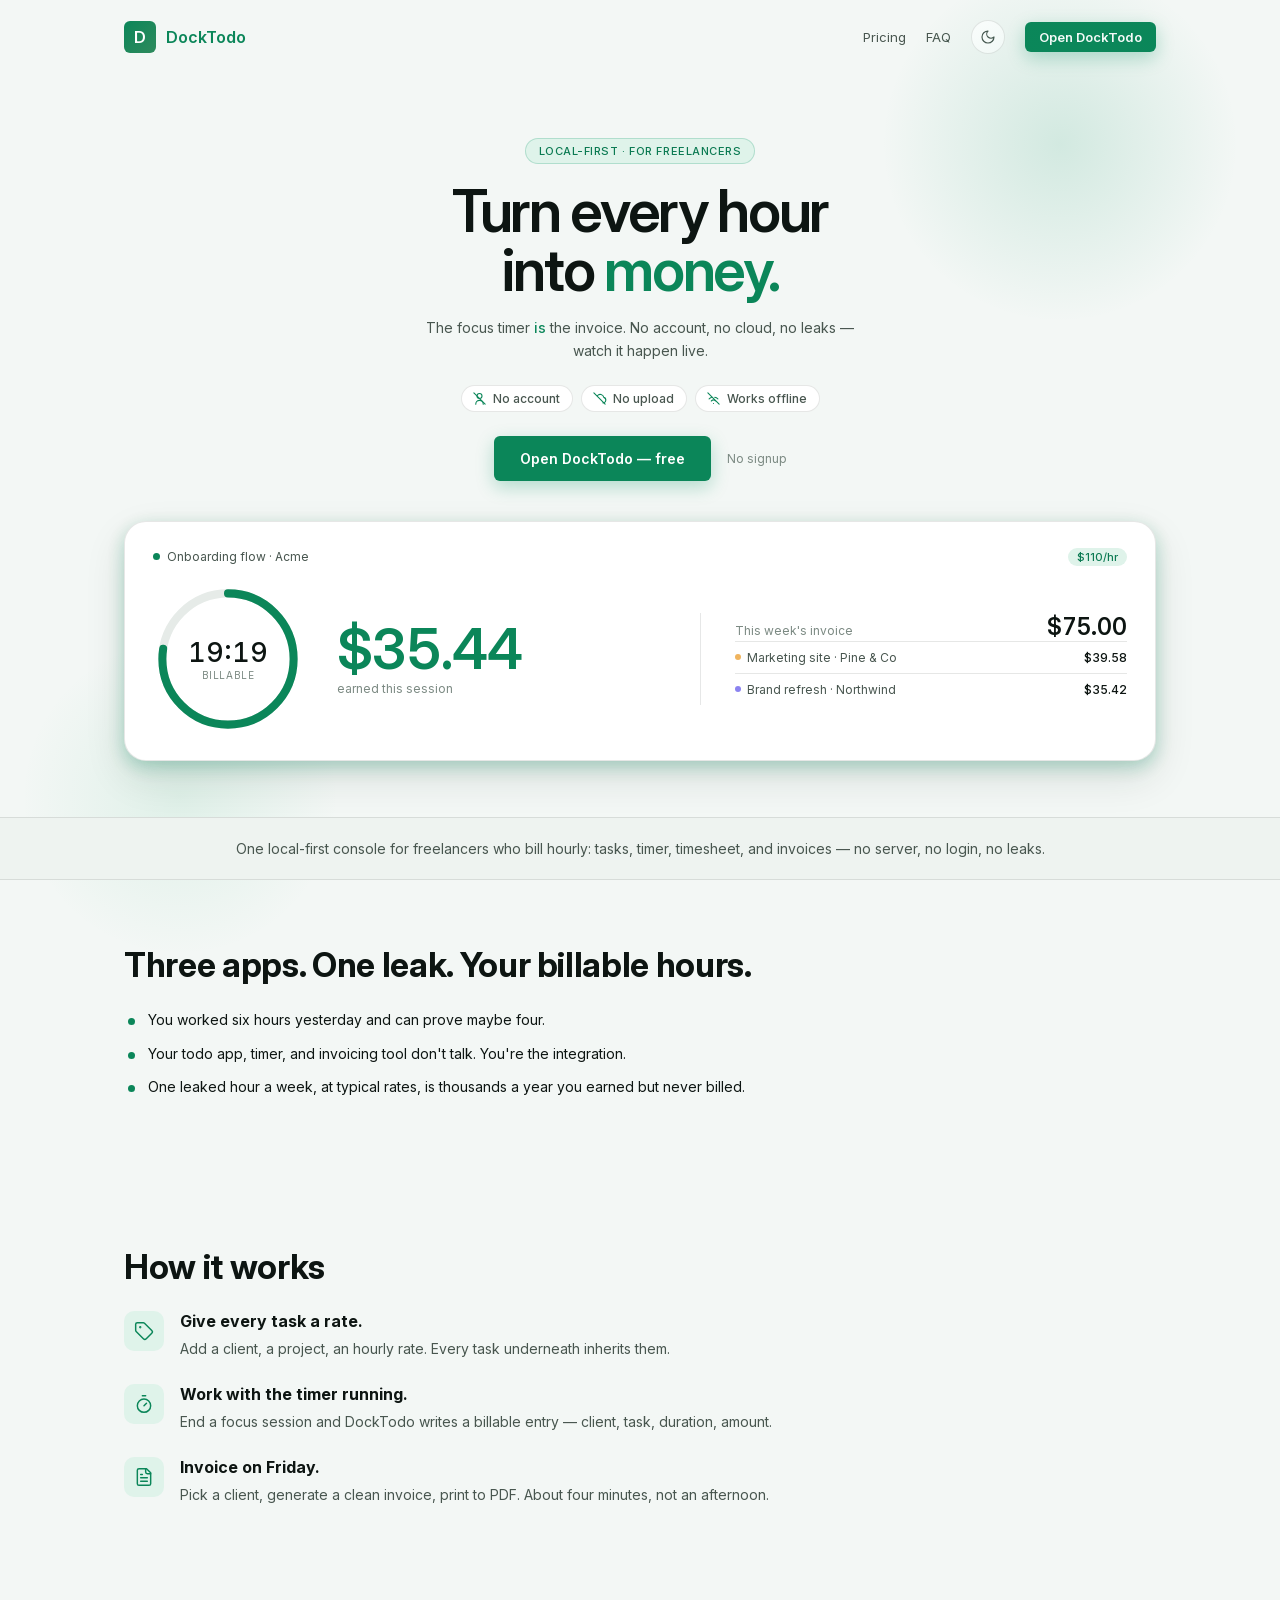
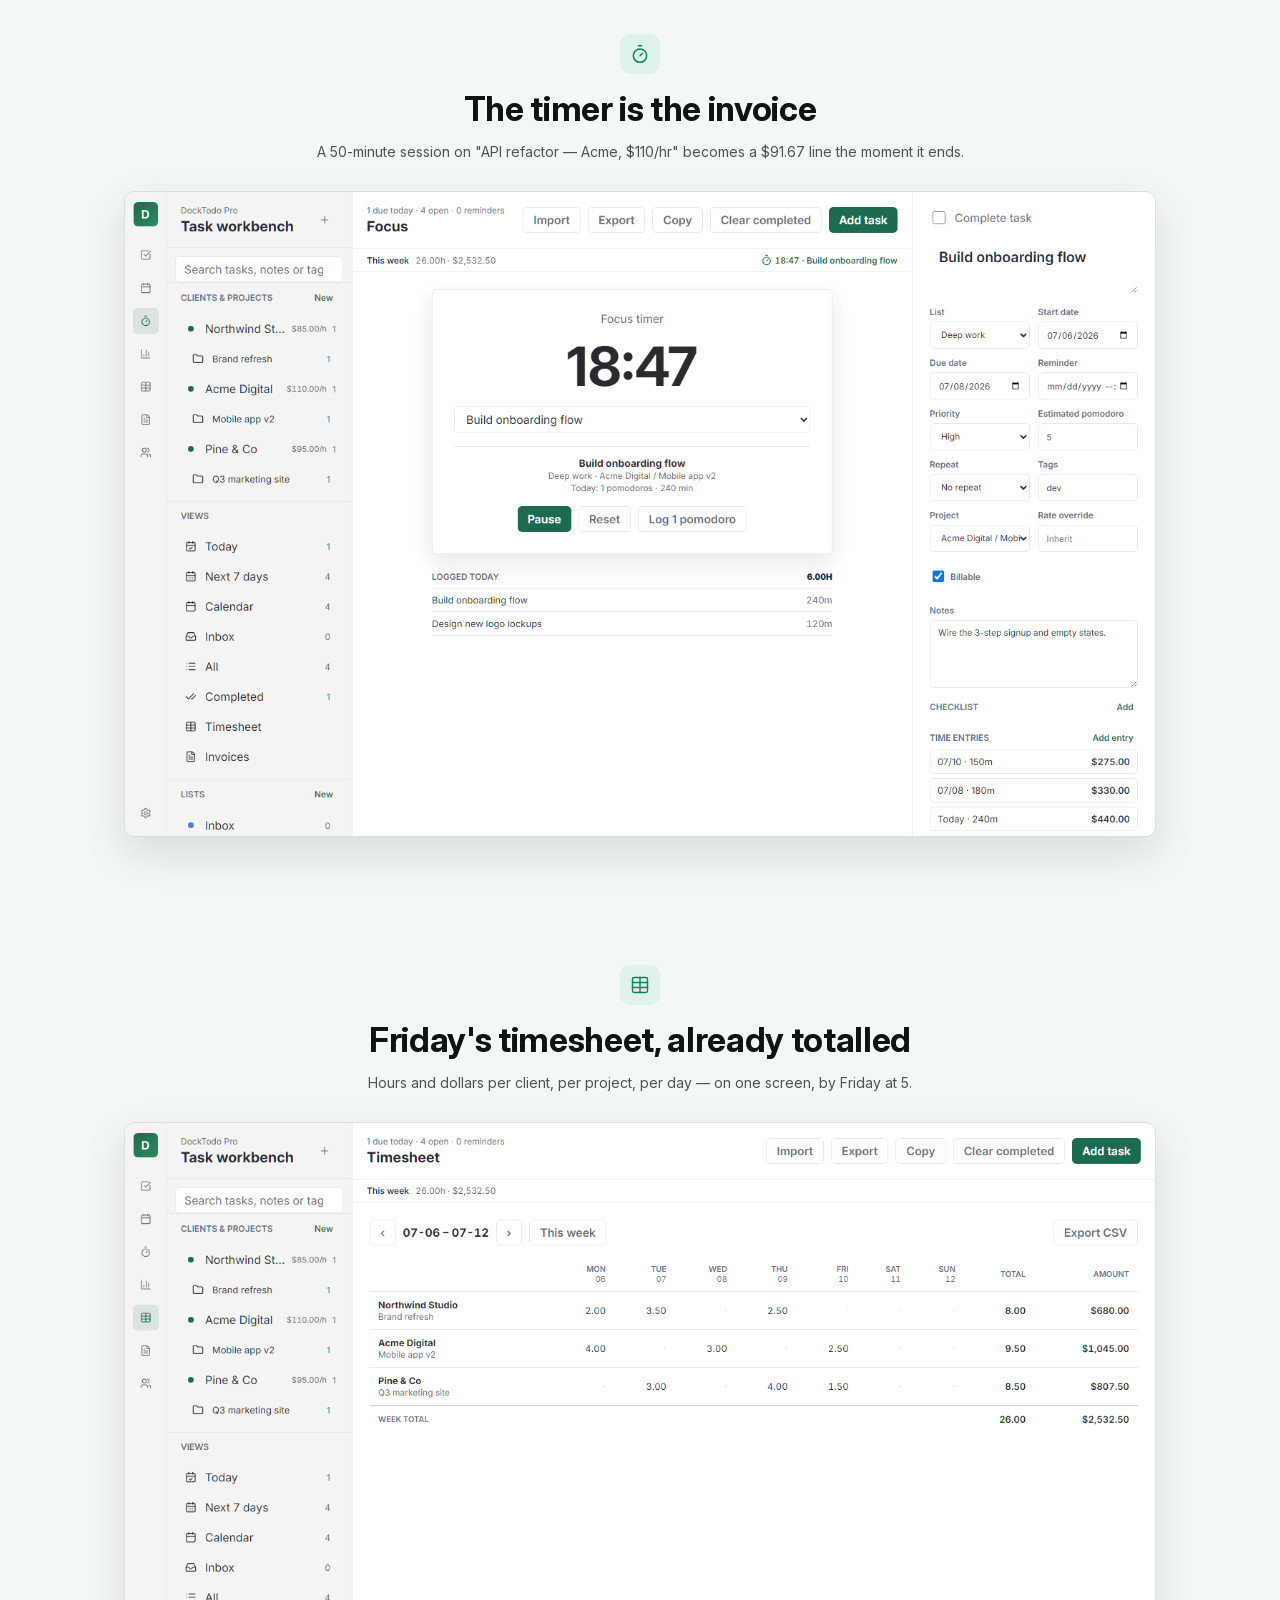
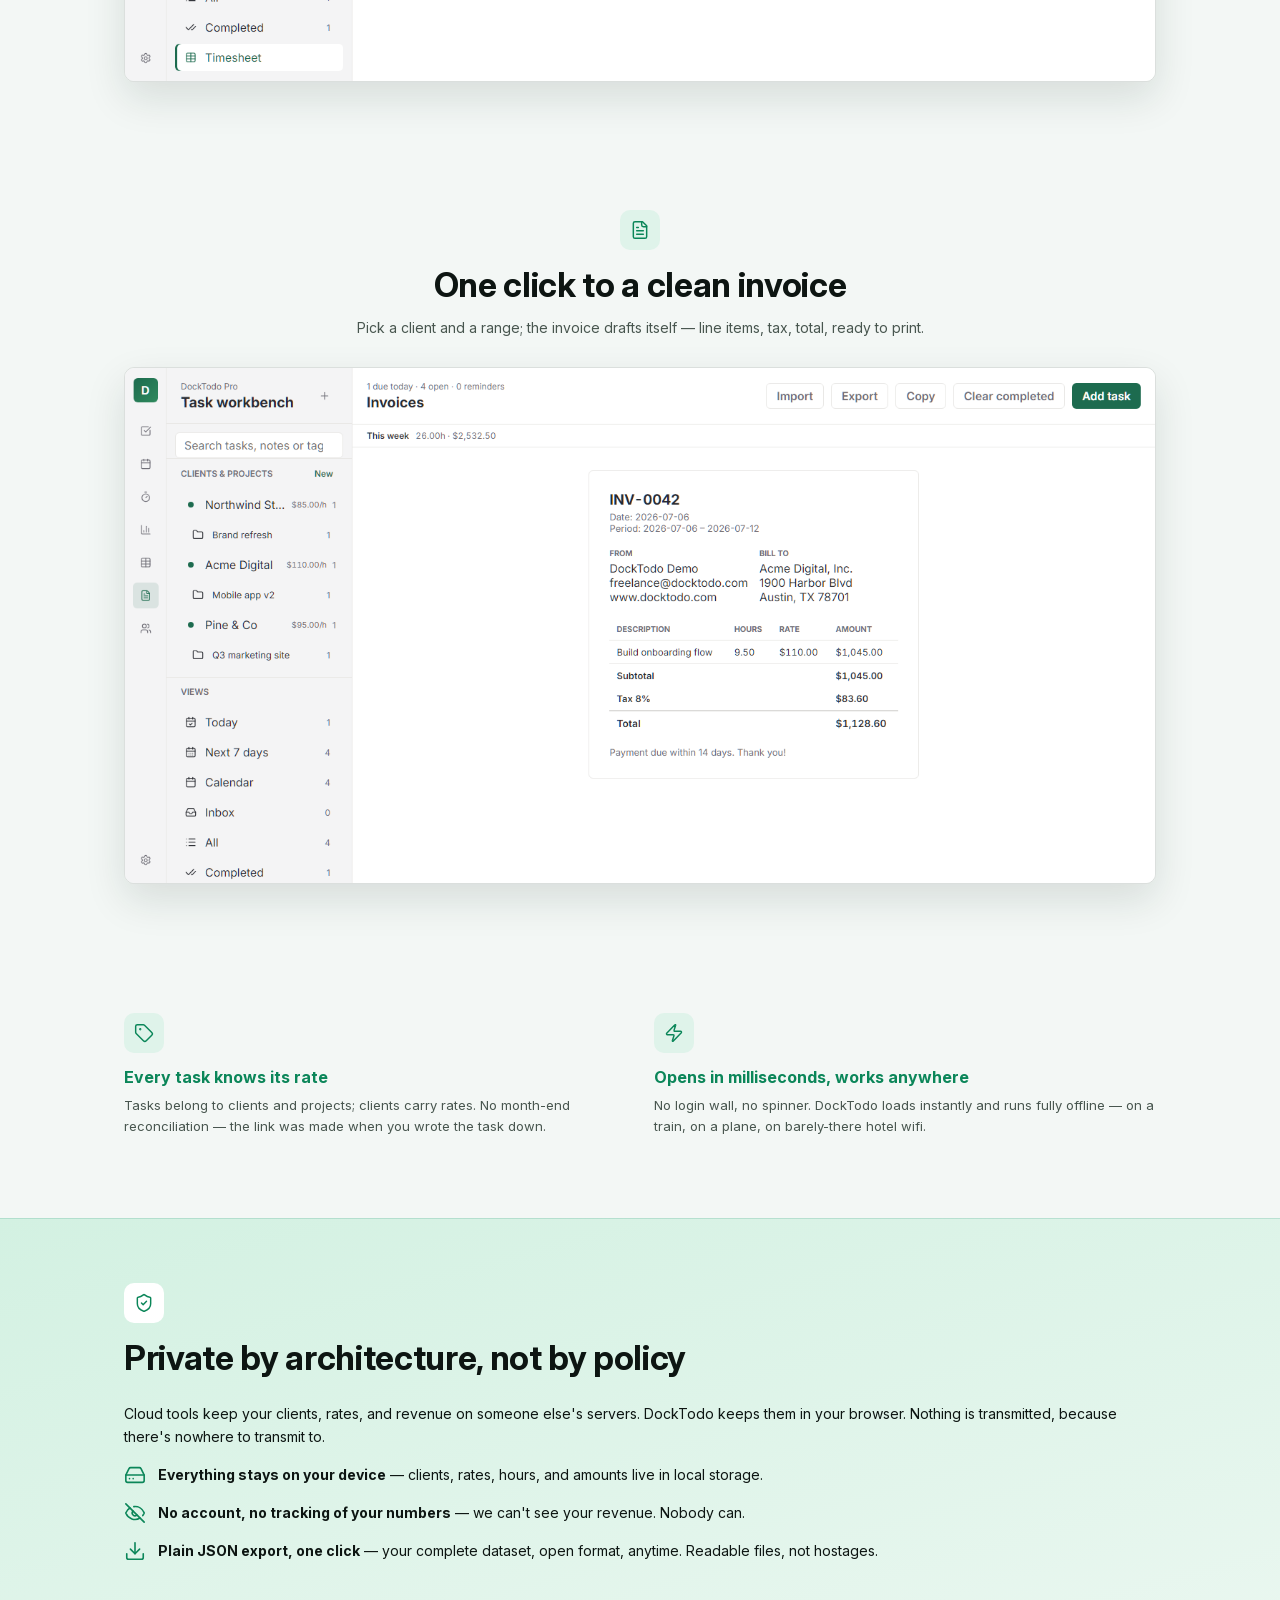
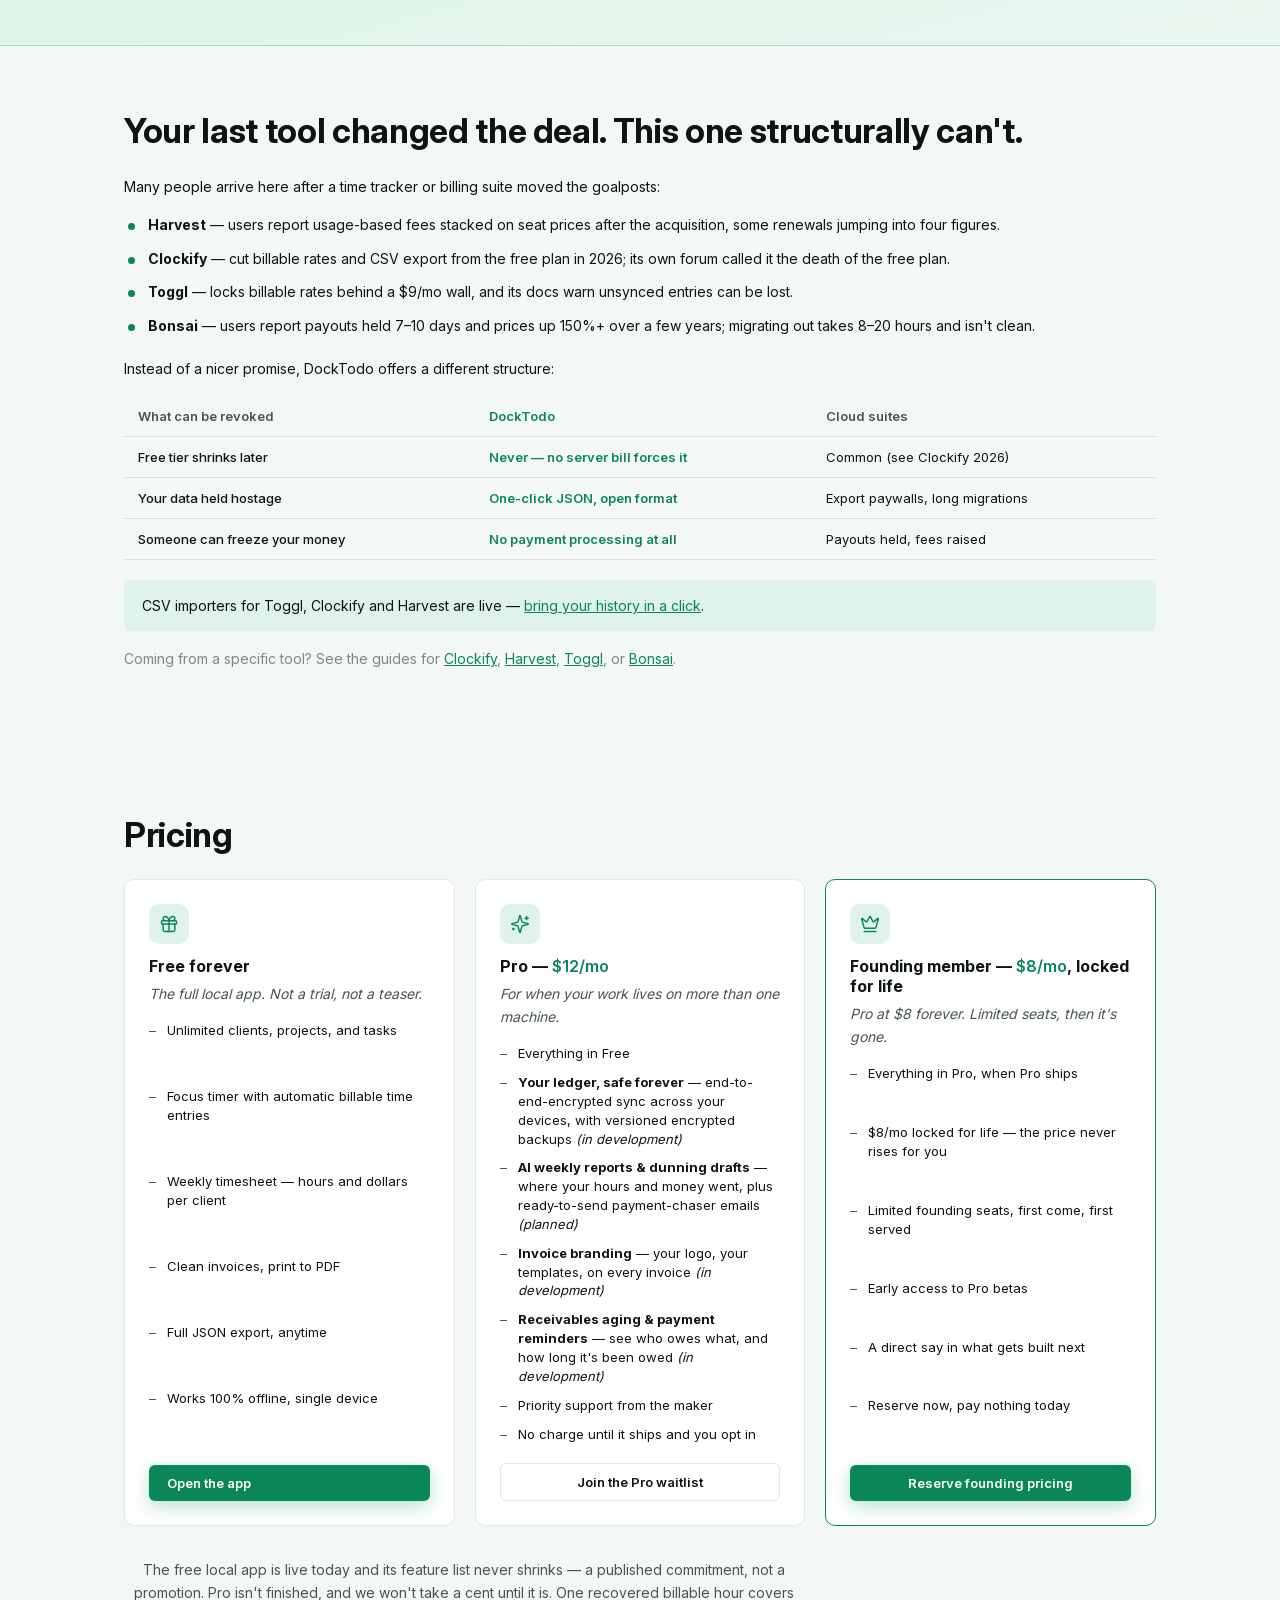
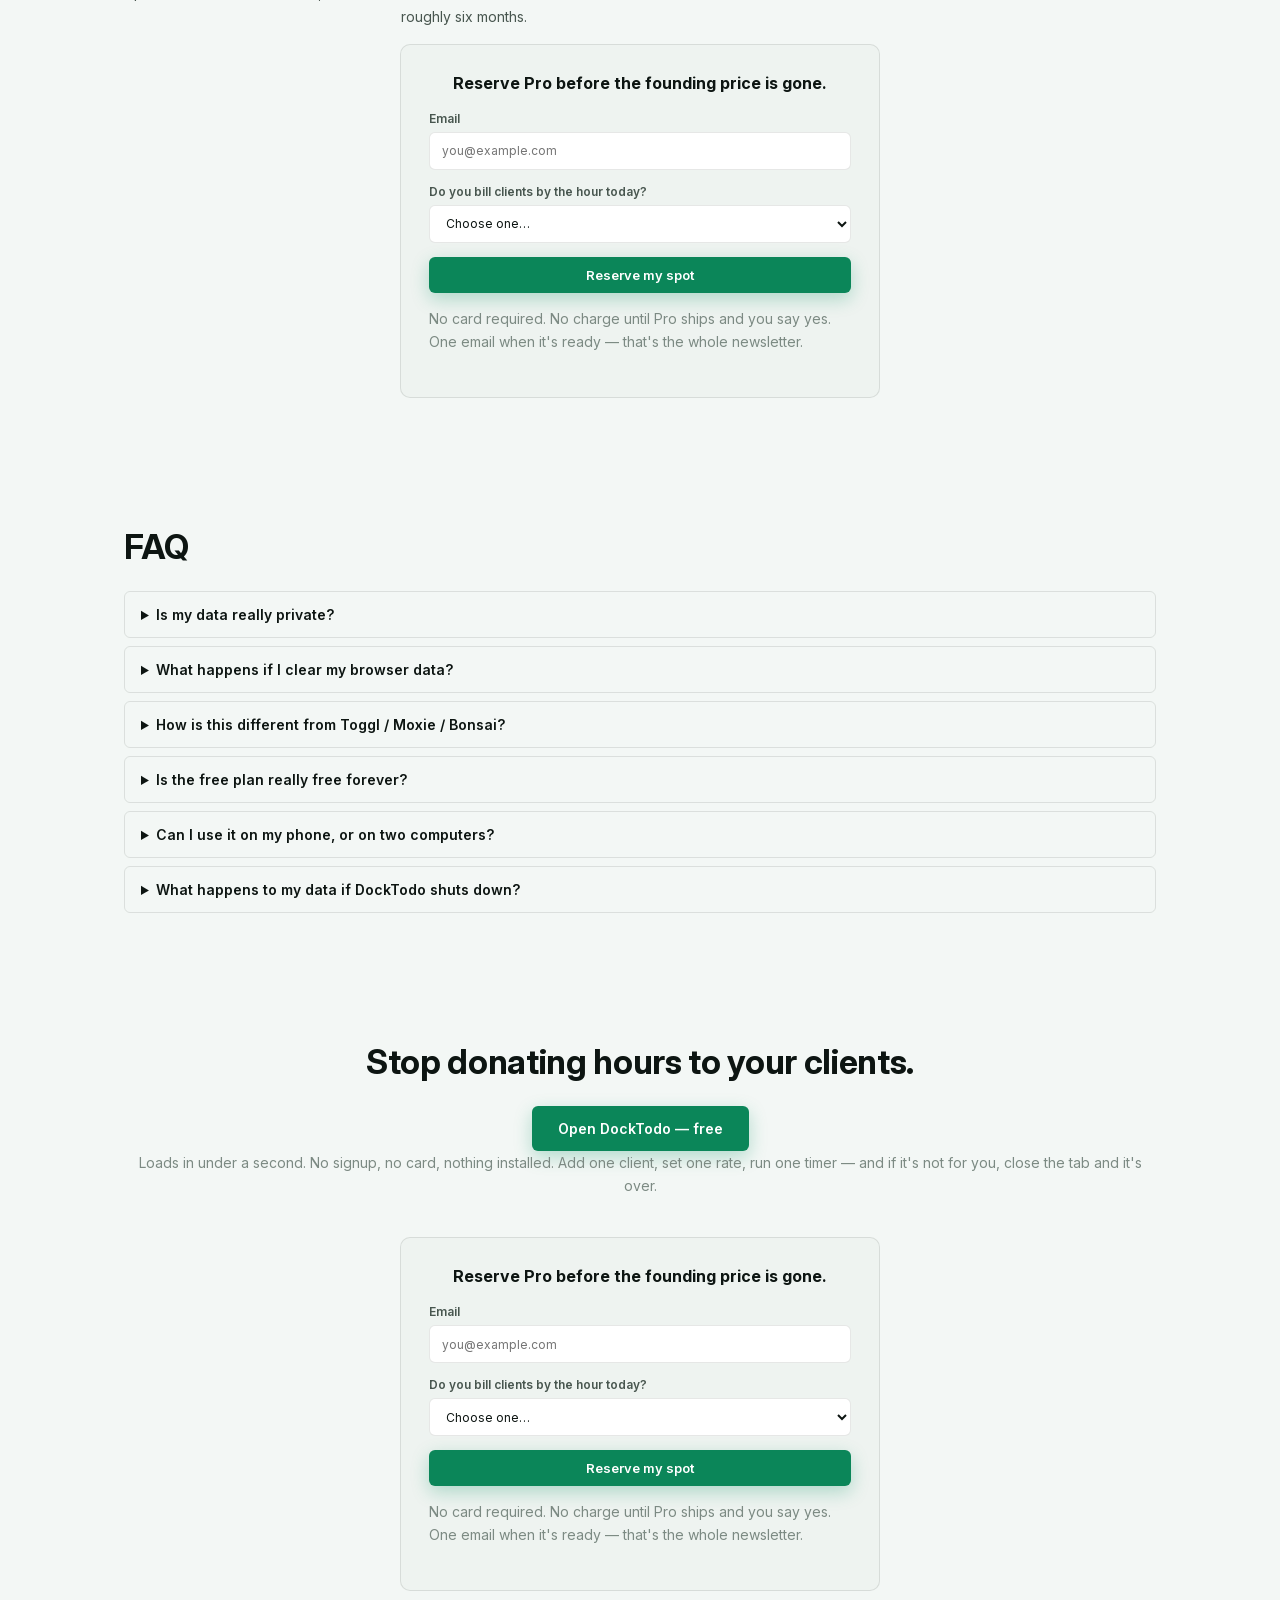
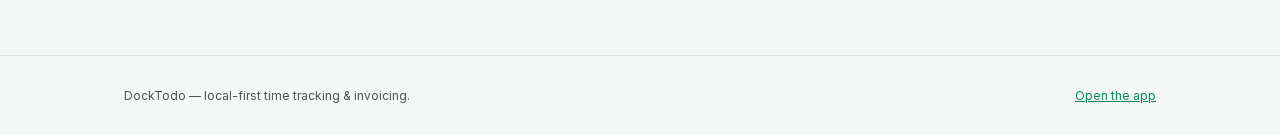
==== commit f3fdc782: "S6-5 (1/2): stacked hero with a full-width live card Per 总调度 — replace the S6-4 side-by-side 5fr/6fr" ====
--- a/index.html
+++ b/index.html
@@ -84,42 +84,45 @@
             </div>
           </div>
 
-          <!-- Live time→money demo (vanilla requestAnimationFrame + SVG, zero deps) -->
+          <!-- Live time→money demo (vanilla requestAnimationFrame + SVG, zero deps).
+               S6-5: one wide card, three zones side by side (ring / earned / week). -->
           <aside class="lp-demo" aria-label="Live demo: a focus session turning into billable money">
             <div class="lp-demo-head">
               <span class="lp-demo-task"><span class="lp-demo-dot"></span>Onboarding flow · Acme</span>
               <span class="lp-demo-rate" id="demoRate">$110/hr</span>
             </div>
-            <div class="lp-demo-main">
-              <div class="lp-ring-wrap">
-                <svg class="lp-ring" width="112" height="112" viewBox="0 0 112 112" aria-hidden="true">
-                  <circle class="lp-ring-track" cx="56" cy="56" r="49" />
-                  <circle
-                    class="lp-ring-fill"
-                    id="demoRing"
-                    cx="56"
-                    cy="56"
-                    r="49"
-                    stroke-dasharray="308"
-                    stroke-dashoffset="308"
-                  />
-                </svg>
-                <div class="lp-ring-center">
-                  <span class="lp-num lp-timer" id="demoTimer">00:00</span>
-                  <span class="lp-ring-label">billable</span>
+            <div class="lp-demo-body">
+              <div class="lp-demo-timer">
+                <div class="lp-ring-wrap">
+                  <svg class="lp-ring" width="112" height="112" viewBox="0 0 112 112" aria-hidden="true">
+                    <circle class="lp-ring-track" cx="56" cy="56" r="49" />
+                    <circle
+                      class="lp-ring-fill"
+                      id="demoRing"
+                      cx="56"
+                      cy="56"
+                      r="49"
+                      stroke-dasharray="308"
+                      stroke-dashoffset="308"
+                    />
+                  </svg>
+                  <div class="lp-ring-center">
+                    <span class="lp-num lp-timer" id="demoTimer">00:00</span>
+                    <span class="lp-ring-label">billable</span>
+                  </div>
                 </div>
               </div>
               <div class="lp-demo-earned">
                 <div class="lp-num lp-money" id="demoMoney">$0.00</div>
                 <div class="lp-demo-sub">earned this session</div>
               </div>
-            </div>
-            <div class="lp-demo-week">
-              <div class="lp-demo-week-head">
-                <span class="lp-demo-week-label">This week's invoice</span>
-                <span class="lp-num lp-demo-week-total" id="demoWeek">$0.00</span>
+              <div class="lp-demo-week">
+                <div class="lp-demo-week-head">
+                  <span class="lp-demo-week-label">This week's invoice</span>
+                  <span class="lp-num lp-demo-week-total" id="demoWeek">$0.00</span>
+                </div>
+                <div class="lp-demo-lines" id="demoLines"></div>
               </div>
-              <div class="lp-demo-lines" id="demoLines"></div>
             </div>
           </aside>
         </div>
--- a/assets/landing.css
+++ b/assets/landing.css
@@ -722,12 +722,12 @@
   position: relative;
   padding-top: var(--lp-pad-y);
   padding-bottom: 56px;
-  display: grid;
-  /* S6-4: tip the balance toward the visual (was 1.05fr 0.95fr) so the live
-     card dominates the first screen. */
-  grid-template-columns: 5fr 6fr;
-  align-items: center;
-  gap: 56px;
+  /* S6-5: stacked hero — centred copy on top, a full-width live card below
+     (replaces the S6-4 side-by-side 5fr/6fr layout). */
+  display: flex;
+  flex-direction: column;
+  align-items: center;
+  gap: 40px;
 }
 
 /* Ambient accent blobs sit behind the hero content */
@@ -758,7 +758,9 @@
 }
 
 .landing:not(.switch-page) .lp-hero-copy {
-  text-align: left;
+  text-align: center;
+  max-width: 720px;
+  margin: 0 auto;
 }
 
 .lp-eyebrow {
@@ -796,16 +798,16 @@
 }
 
 .landing:not(.switch-page) .lp-hero .lp-lead {
-  margin: 0 0 22px;
-  max-width: 384px;
+  margin: 0 auto 22px;
+  max-width: 460px;
 }
 
 .landing:not(.switch-page) .lp-hero .lp-badges {
-  justify-content: flex-start;
+  justify-content: center;
 }
 
 .landing:not(.switch-page) .lp-hero .lp-cta-row {
-  justify-content: flex-start;
+  justify-content: center;
   align-items: center;
   gap: 16px;
   margin-top: 24px;
@@ -851,12 +853,13 @@
   font-feature-settings: "tnum";
 }
 .lp-demo {
-  /* S6-4: bigger, more present card — deeper padding/radius and a second
-     mode-aware glow layer on top of the base shadow for real depth. */
+  /* S6-5: full-width wide card (was the narrow right-hand column). Deep
+     padding/radius + a second mode-aware glow layer for real presence. */
+  width: 100%;
   background: var(--surface);
   border: 1px solid var(--line);
   border-radius: 22px;
-  padding: 26px;
+  padding: 26px 28px;
   box-shadow: var(--shadow), var(--btn-glow);
 }
 .lp-demo-head {
@@ -886,10 +889,20 @@
   font-size: var(--text-micro);
   font-weight: 500;
 }
-.lp-demo-main {
-  display: flex;
-  align-items: center;
-  gap: 26px;
+/* S6-5: three zones in one wide row — ring | earned | this-week invoice */
+.lp-demo-body {
+  display: grid;
+  grid-template-columns: auto 1fr 1.3fr;
+  align-items: center;
+  gap: 34px;
+  margin-top: 18px;
+}
+.lp-demo-timer {
+  display: grid;
+  place-items: center;
+}
+.lp-demo-earned {
+  min-width: 0;
 }
 .lp-ring-wrap {
   /* S6-4: ring blown up from 112 → 150; the SVG fills the wrap via width:100%
@@ -936,7 +949,7 @@
   color: var(--text-3);
 }
 .lp-money {
-  font-size: 52px;
+  font-size: 56px;
   line-height: 1;
   font-weight: 600;
   letter-spacing: -0.03em;
@@ -949,7 +962,8 @@
   color: var(--text-3);
 }
 .lp-demo-week {
-  margin-top: 20px;
+  padding-left: 34px;
+  border-left: 1px solid var(--line);
 }
 .lp-demo-week-head {
   display: flex;
@@ -1058,28 +1072,23 @@
 }
 
 /* Landing responsive */
-@media (max-width: 900px) {
-  /* Hero collapses to a single centred column; the demo card drops below. */
-  .landing:not(.switch-page) .lp-hero .lp-wrap-wide {
+/* S6-5: on narrow screens the wide card's three zones stack; the week zone
+   swaps its left divider for a top one. */
+@media (max-width: 820px) {
+  .lp-demo-body {
     grid-template-columns: 1fr;
-    gap: 30px;
-  }
-  .landing:not(.switch-page) .lp-hero-copy {
+    gap: 22px;
     text-align: center;
   }
-  .landing:not(.switch-page) .lp-hero .lp-eyebrow,
-  .landing:not(.switch-page) .lp-hero .lp-badges,
-  .landing:not(.switch-page) .lp-hero .lp-cta-row {
-    justify-content: center;
-  }
-  .landing:not(.switch-page) .lp-hero .lp-lead {
-    margin-left: auto;
-    margin-right: auto;
-  }
-  .lp-demo {
-    max-width: 420px;
-    margin: 0 auto;
-    width: 100%;
+  .lp-demo-timer {
+    justify-items: center;
+  }
+  .lp-demo-week {
+    padding-left: 0;
+    padding-top: 22px;
+    border-left: 0;
+    border-top: 1px solid var(--line);
+    text-align: left;
   }
 }
 
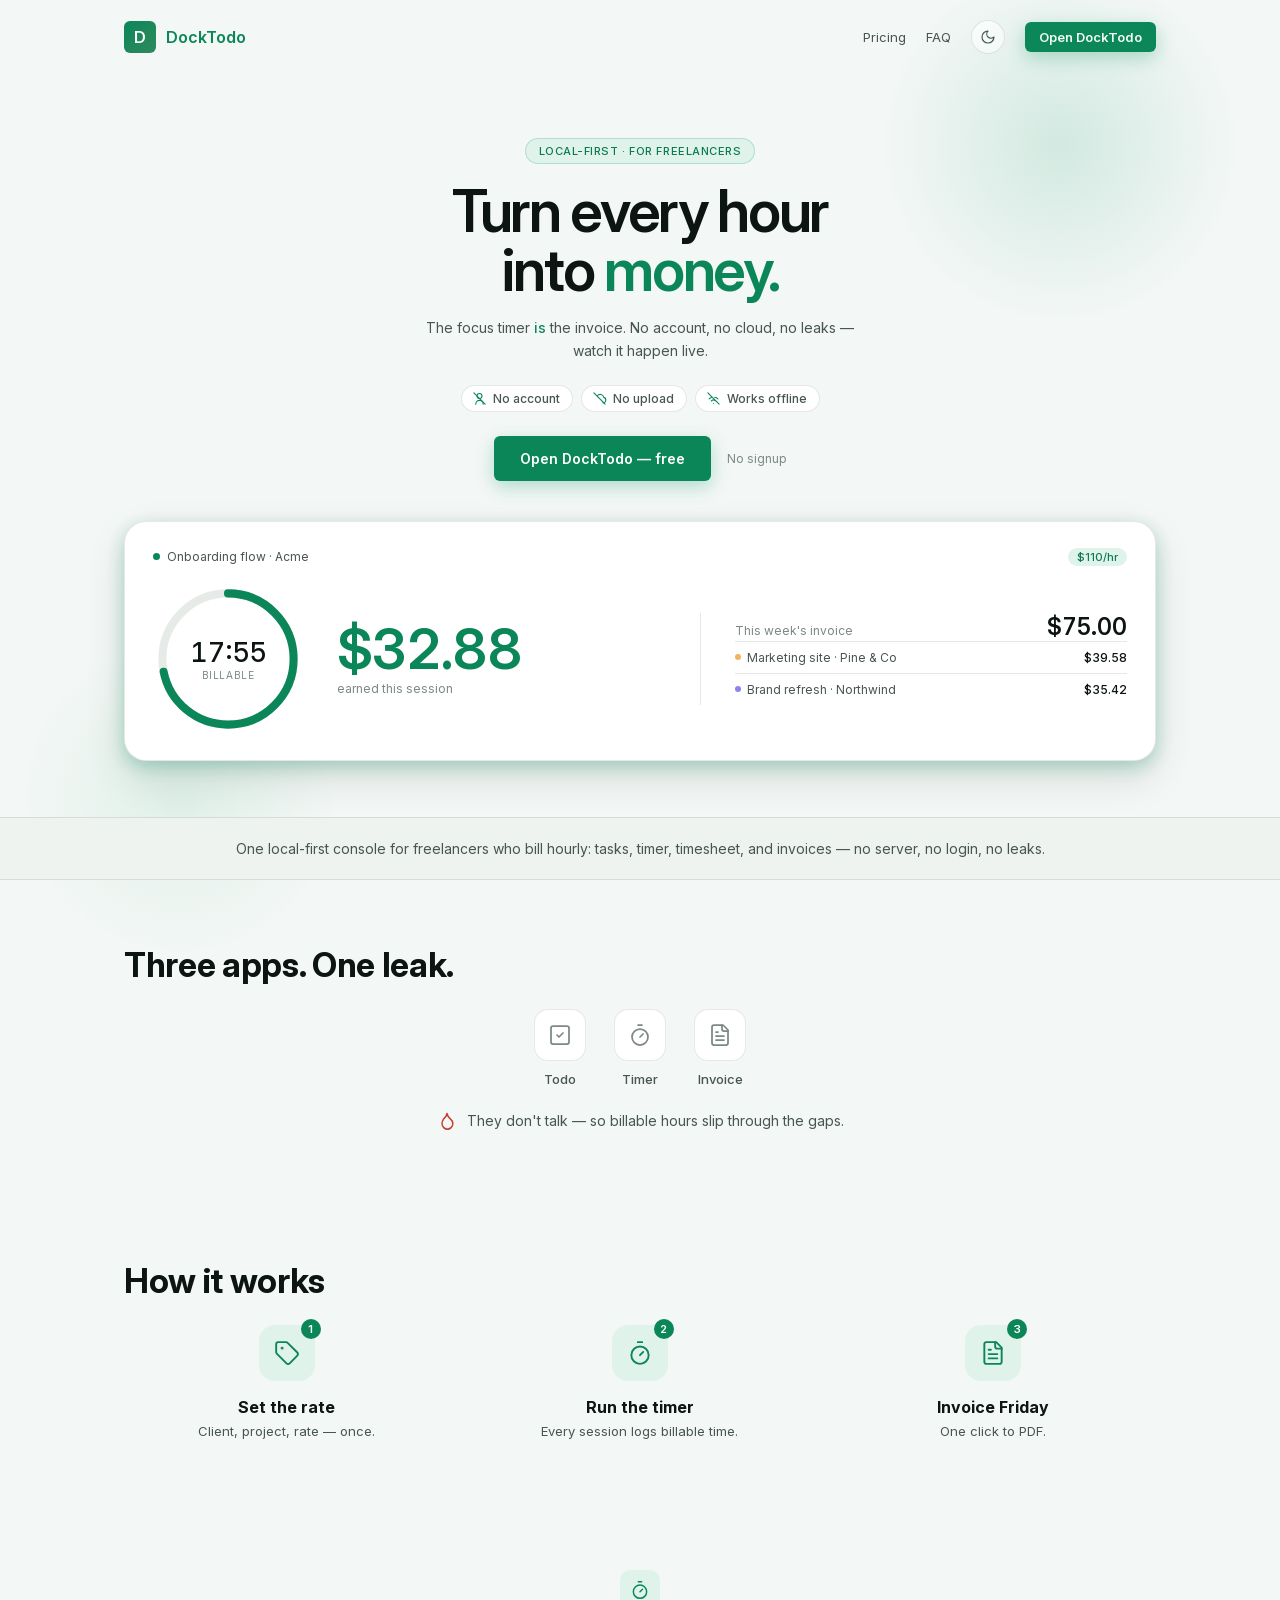
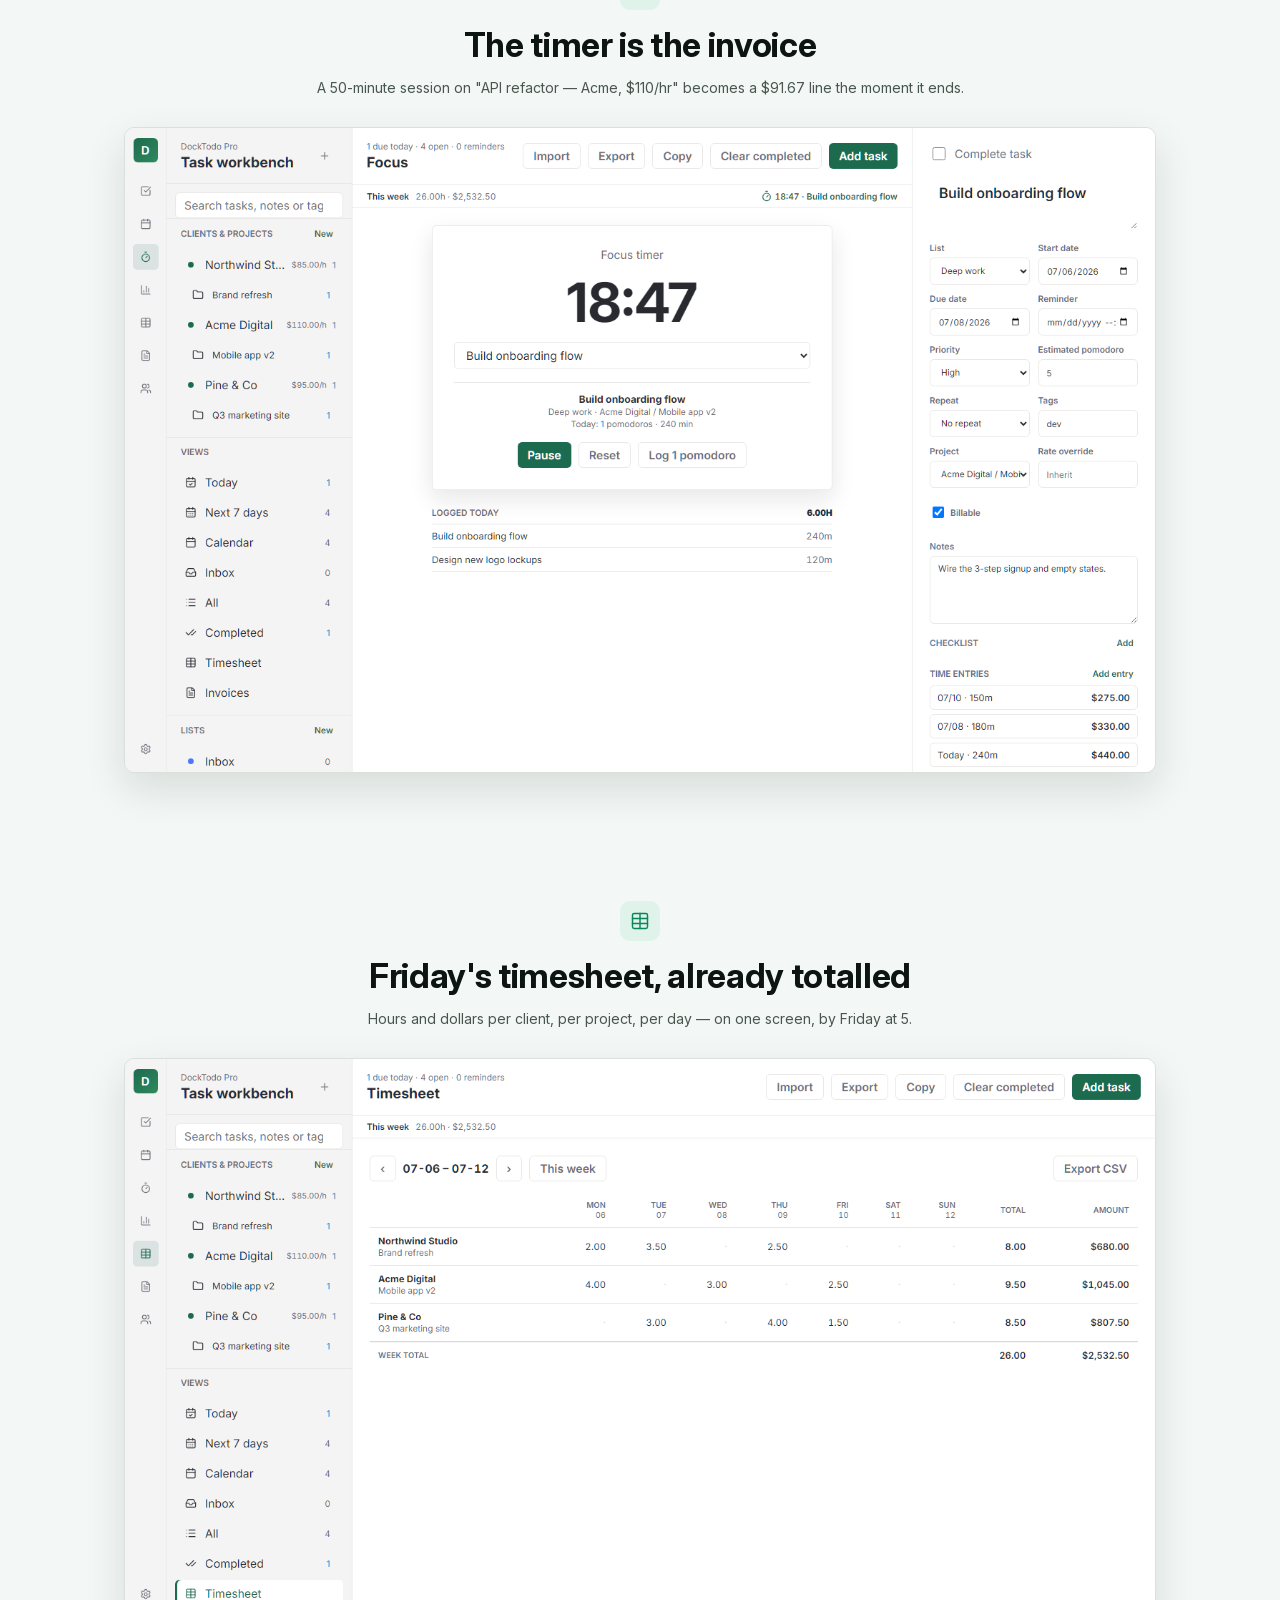
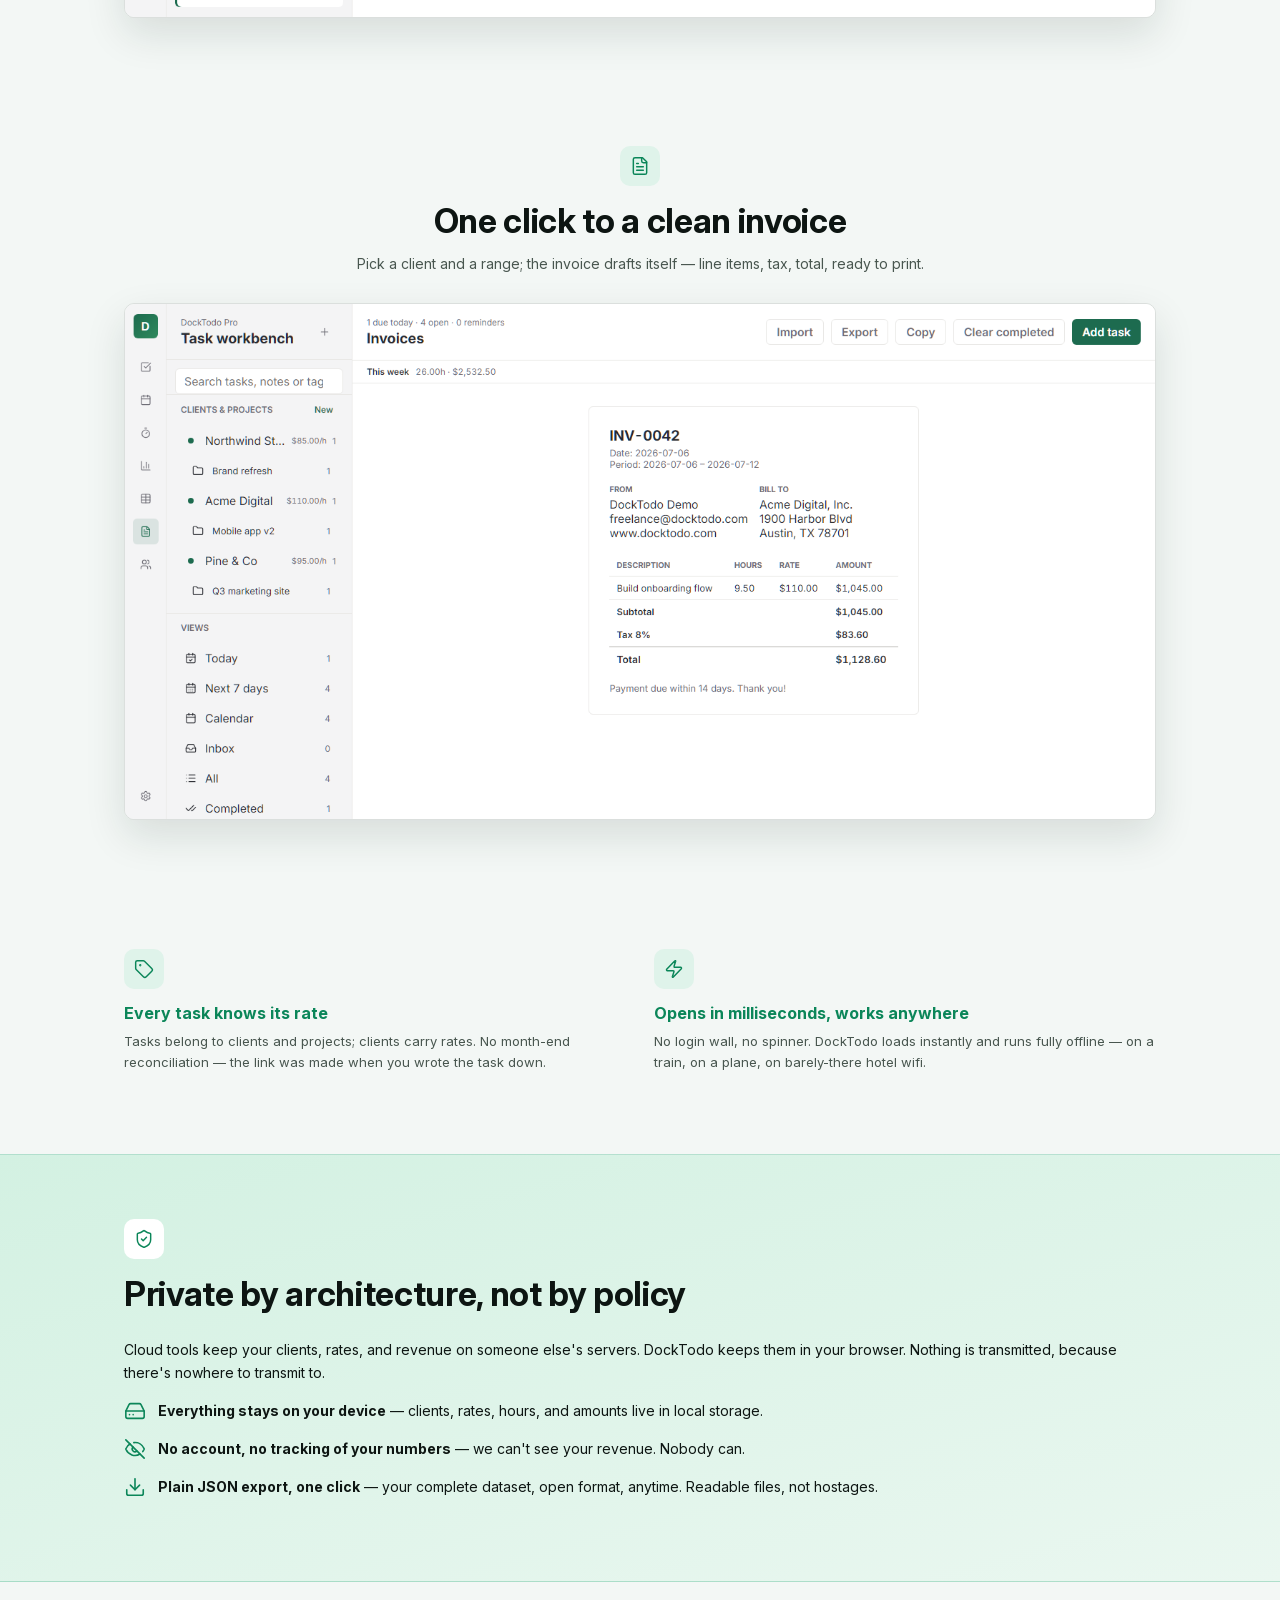
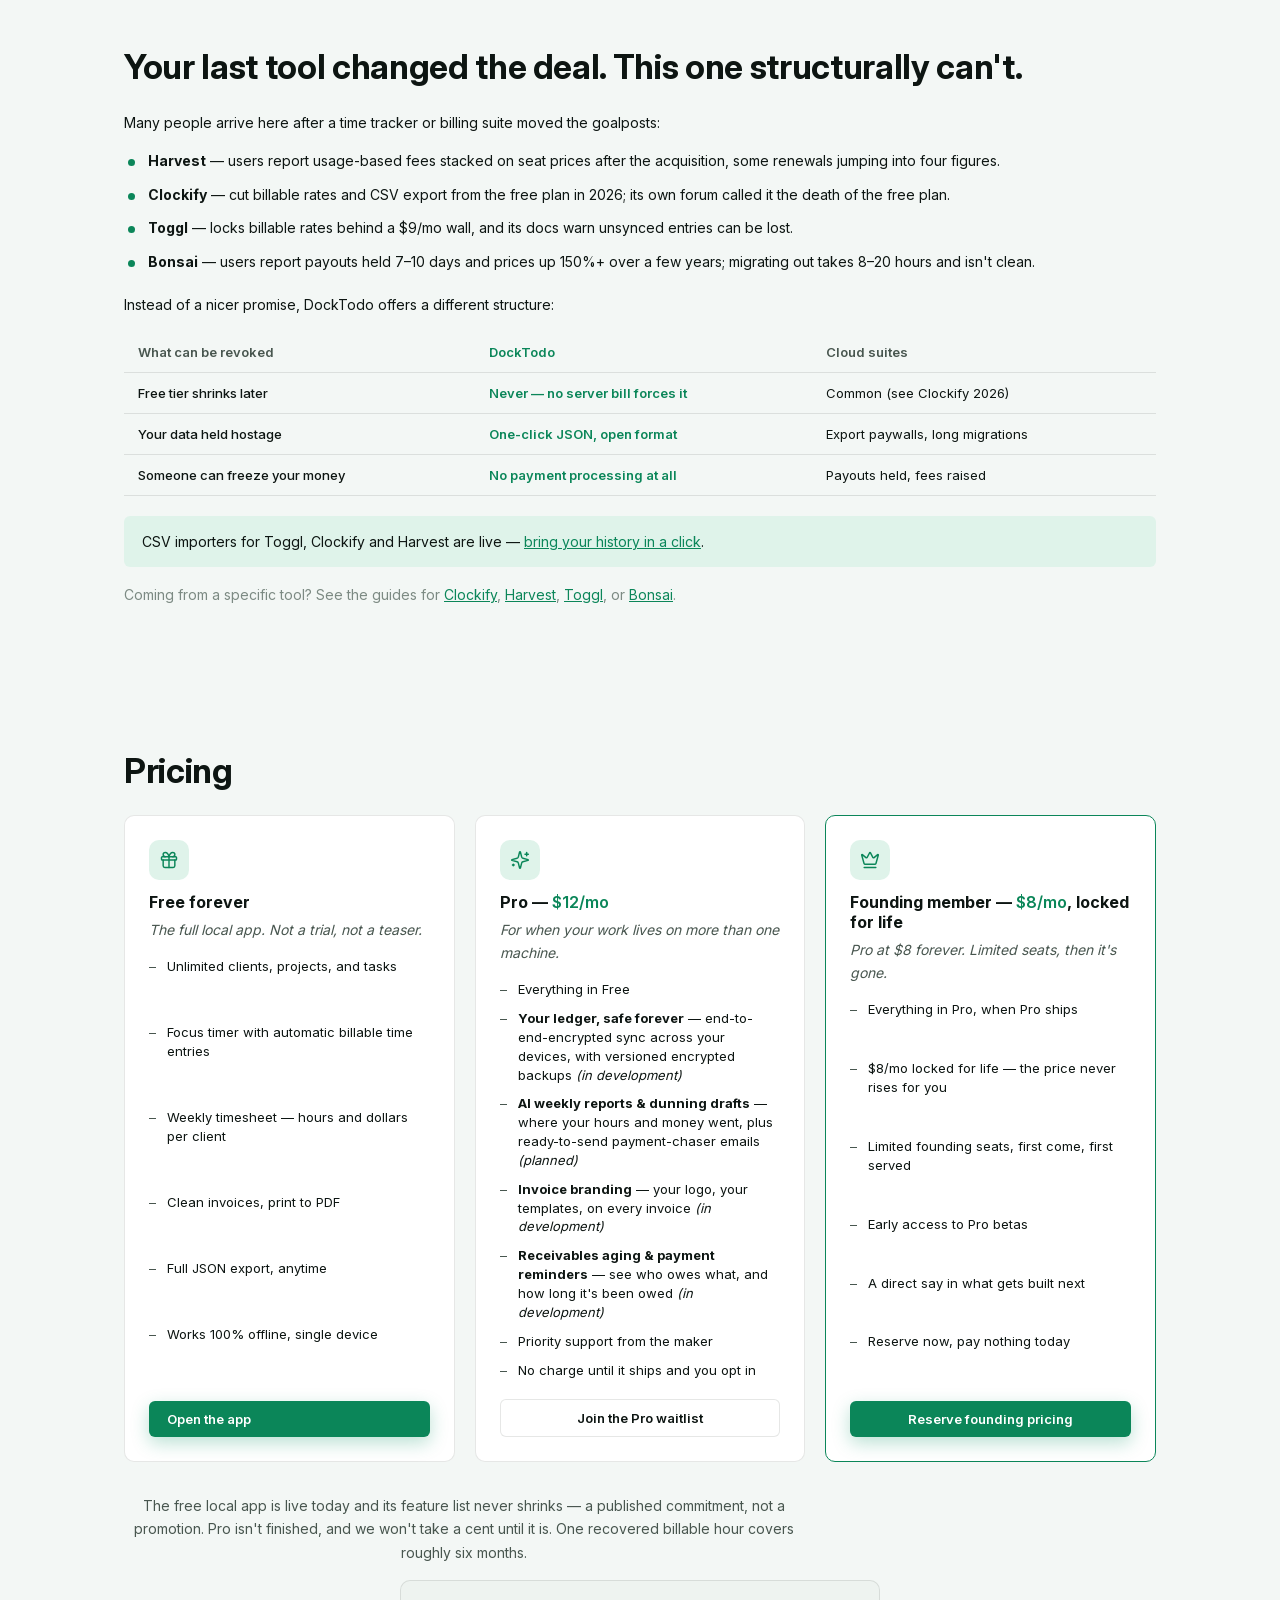
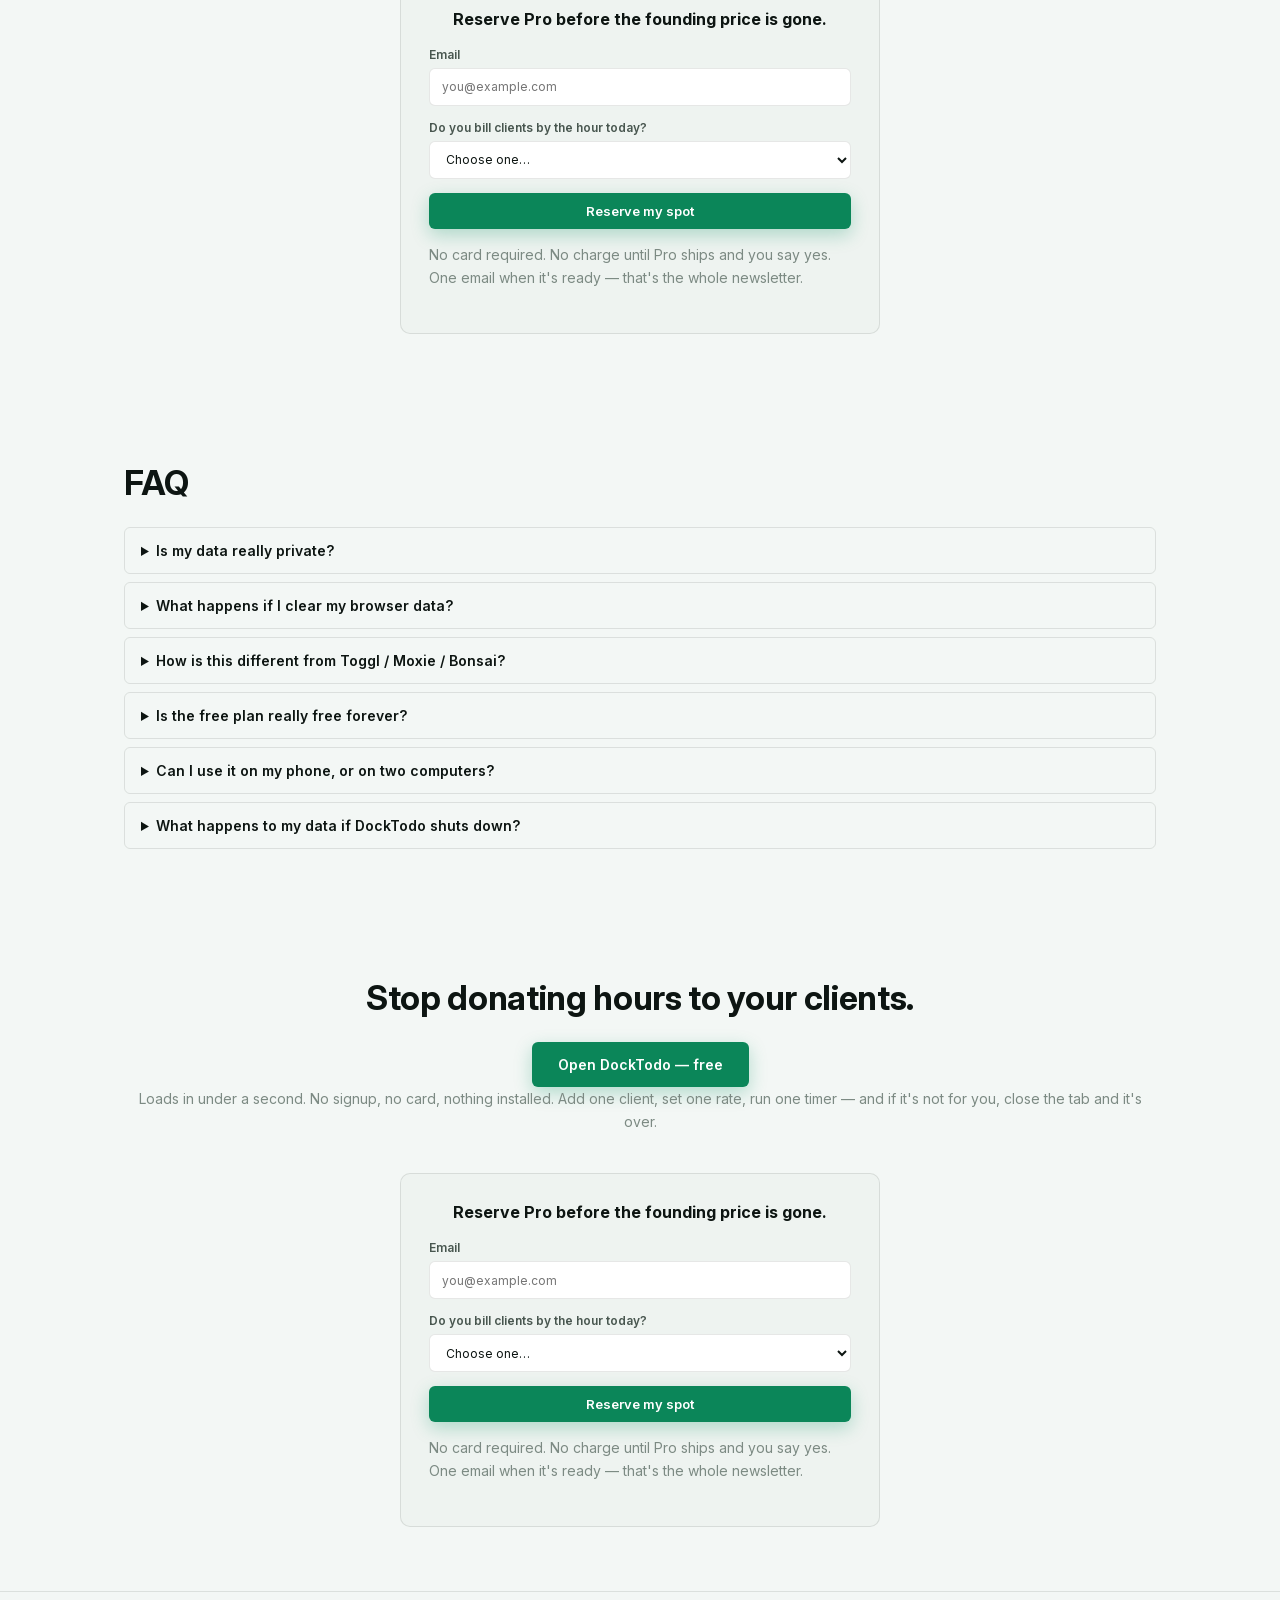
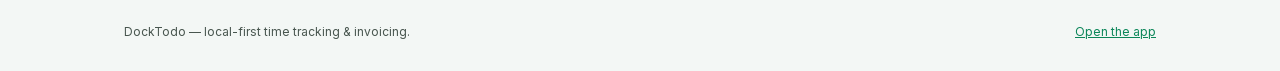
==== commit 7c8967fc: "S6-5 (2/2): cut copy on Problem + How-it-works, let visuals lead 总调度: these two sections were text-h" ====
--- a/index.html
+++ b/index.html
@@ -136,15 +136,30 @@
         </div>
       </section>
 
-      <!-- 3. Problem -->
+      <!-- 3. Problem (S6-5: diagram over prose — three tools, one leak) -->
       <section class="lp-section">
         <div class="lp-wrap">
-          <h2>Three apps. One leak. Your billable hours.</h2>
-          <ul class="lp-bullets">
-            <li>You worked six hours yesterday and can prove maybe four.</li>
-            <li>Your todo app, timer, and invoicing tool don't talk. You're the integration.</li>
-            <li>One leaked hour a week, at typical rates, is thousands a year you earned but never billed.</li>
-          </ul>
+          <h2>Three apps. One leak.</h2>
+          <div class="lp-leak">
+            <div class="lp-leak-tools">
+              <div class="lp-leak-tool">
+                <span class="lp-leak-ic" aria-hidden="true"><svg viewBox="0 0 24 24" fill="none" stroke="currentColor" stroke-width="1.75" stroke-linecap="round" stroke-linejoin="round"><rect width="18" height="18" x="3" y="3" rx="2"/><path d="m9 12 2 2 4-4"/></svg></span>
+                Todo
+              </div>
+              <div class="lp-leak-tool">
+                <span class="lp-leak-ic" aria-hidden="true"><svg viewBox="0 0 24 24" fill="none" stroke="currentColor" stroke-width="1.75" stroke-linecap="round" stroke-linejoin="round"><line x1="10" x2="14" y1="2" y2="2"/><line x1="12" x2="15" y1="14" y2="11"/><circle cx="12" cy="14" r="8"/></svg></span>
+                Timer
+              </div>
+              <div class="lp-leak-tool">
+                <span class="lp-leak-ic" aria-hidden="true"><svg viewBox="0 0 24 24" fill="none" stroke="currentColor" stroke-width="1.75" stroke-linecap="round" stroke-linejoin="round"><path d="M15 2H6a2 2 0 0 0-2 2v16a2 2 0 0 0 2 2h12a2 2 0 0 0 2-2V7z"/><path d="M14 2v4a2 2 0 0 0 2 2h4"/><path d="M10 9H8"/><path d="M16 13H8"/><path d="M16 17H8"/></svg></span>
+                Invoice
+              </div>
+            </div>
+            <p class="lp-leak-cap">
+              <span class="lp-leak-drop" aria-hidden="true"><svg viewBox="0 0 24 24" fill="none" stroke="currentColor" stroke-width="1.75" stroke-linecap="round" stroke-linejoin="round"><path d="M12 22a7 7 0 0 0 7-7c0-2-1-3.9-3-5.5s-3.5-4-4-6.5c-.5 2.5-2 4.9-4 6.5C7 11.1 6 13 6 15a7 7 0 0 0 7 7z"/></svg></span>
+              They don't talk — so billable hours slip through the gaps.
+            </p>
+          </div>
         </div>
       </section>
 
@@ -152,27 +167,21 @@
       <section class="lp-section">
         <div class="lp-wrap">
           <h2>How it works</h2>
-          <ol class="lp-steps lp-steps-ico">
+          <ol class="lp-steps-flow">
             <li>
-              <span class="lp-mk" aria-hidden="true"><svg viewBox="0 0 24 24" fill="none" stroke="currentColor" stroke-width="1.75" stroke-linecap="round" stroke-linejoin="round"><path d="M12.586 2.586A2 2 0 0 0 11.172 2H4a2 2 0 0 0-2 2v7.172a2 2 0 0 0 .586 1.414l8.704 8.704a2.426 2.426 0 0 0 3.42 0l6.58-6.58a2.426 2.426 0 0 0 0-3.42z"/><circle cx="7.5" cy="7.5" r=".5" fill="currentColor"/></svg></span>
-              <div>
-                <h3>Give every task a rate.</h3>
-                <p>Add a client, a project, an hourly rate. Every task underneath inherits them.</p>
-              </div>
+              <span class="lp-flow-ic" aria-hidden="true"><svg viewBox="0 0 24 24" fill="none" stroke="currentColor" stroke-width="1.75" stroke-linecap="round" stroke-linejoin="round"><path d="M12.586 2.586A2 2 0 0 0 11.172 2H4a2 2 0 0 0-2 2v7.172a2 2 0 0 0 .586 1.414l8.704 8.704a2.426 2.426 0 0 0 3.42 0l6.58-6.58a2.426 2.426 0 0 0 0-3.42z"/><circle cx="7.5" cy="7.5" r=".5" fill="currentColor"/></svg></span>
+              <h3>Set the rate</h3>
+              <p>Client, project, rate — once.</p>
             </li>
             <li>
-              <span class="lp-mk" aria-hidden="true"><svg viewBox="0 0 24 24" fill="none" stroke="currentColor" stroke-width="1.75" stroke-linecap="round" stroke-linejoin="round"><line x1="10" x2="14" y1="2" y2="2"/><line x1="12" x2="15" y1="14" y2="11"/><circle cx="12" cy="14" r="8"/></svg></span>
-              <div>
-                <h3>Work with the timer running.</h3>
-                <p>End a focus session and DockTodo writes a billable entry — client, task, duration, amount.</p>
-              </div>
+              <span class="lp-flow-ic" aria-hidden="true"><svg viewBox="0 0 24 24" fill="none" stroke="currentColor" stroke-width="1.75" stroke-linecap="round" stroke-linejoin="round"><line x1="10" x2="14" y1="2" y2="2"/><line x1="12" x2="15" y1="14" y2="11"/><circle cx="12" cy="14" r="8"/></svg></span>
+              <h3>Run the timer</h3>
+              <p>Every session logs billable time.</p>
             </li>
             <li>
-              <span class="lp-mk" aria-hidden="true"><svg viewBox="0 0 24 24" fill="none" stroke="currentColor" stroke-width="1.75" stroke-linecap="round" stroke-linejoin="round"><path d="M15 2H6a2 2 0 0 0-2 2v16a2 2 0 0 0 2 2h12a2 2 0 0 0 2-2V7z"/><path d="M14 2v4a2 2 0 0 0 2 2h4"/><path d="M10 9H8"/><path d="M16 13H8"/><path d="M16 17H8"/></svg></span>
-              <div>
-                <h3>Invoice on Friday.</h3>
-                <p>Pick a client, generate a clean invoice, print to PDF. About four minutes, not an afternoon.</p>
-              </div>
+              <span class="lp-flow-ic" aria-hidden="true"><svg viewBox="0 0 24 24" fill="none" stroke="currentColor" stroke-width="1.75" stroke-linecap="round" stroke-linejoin="round"><path d="M15 2H6a2 2 0 0 0-2 2v16a2 2 0 0 0 2 2h12a2 2 0 0 0 2-2V7z"/><path d="M14 2v4a2 2 0 0 0 2 2h4"/><path d="M10 9H8"/><path d="M16 13H8"/><path d="M16 17H8"/></svg></span>
+              <h3>Invoice Friday</h3>
+              <p>One click to PDF.</p>
             </li>
           </ol>
         </div>
--- a/assets/landing.css
+++ b/assets/landing.css
@@ -52,6 +52,7 @@
   --band-bg: linear-gradient(165deg, rgba(34, 198, 127, 0.16), rgba(34, 198, 127, 0.045));
   --band-bd: rgba(34, 198, 127, 0.26);
   --band-chip: rgba(255, 255, 255, 0.09);
+  --danger: #ff6f61;
 }
 
 /* Light values, shared by an explicit data-theme="light" and the system pref. */
@@ -80,6 +81,7 @@
   --band-bg: linear-gradient(165deg, #d3f1e2, #eaf7f0);
   --band-bd: rgba(11, 148, 99, 0.22);
   --band-chip: #ffffff;
+  --danger: #c53d2e;
 }
 
 @media (prefers-color-scheme: light) {
@@ -108,6 +110,7 @@
     --band-bg: linear-gradient(165deg, #d3f1e2, #eaf7f0);
     --band-bd: rgba(11, 148, 99, 0.22);
     --band-chip: #ffffff;
+    --danger: #c53d2e;
   }
 }
 
@@ -1169,30 +1172,60 @@
   height: 20px;
 }
 
-/* How it works — an icon marker replaces the number badge (landing only;
-   switch pages keep their numbered .lp-steps via the untouched base rule). */
-.landing:not(.switch-page) .lp-steps-ico li {
-  padding-left: 0;
-  display: flex;
-  align-items: flex-start;
-  gap: 16px;
-}
-.landing:not(.switch-page) .lp-steps-ico li::before {
-  display: none;
-}
-.landing:not(.switch-page) .lp-mk {
-  flex: none;
-  display: grid;
+/* How it works — S6-5: three icon-forward columns, one short line each
+   (image leads, text follows). Own class so switch pages' numbered
+   .lp-steps stays untouched. */
+.landing:not(.switch-page) .lp-steps-flow {
+  list-style: none;
+  counter-reset: step;
+  padding: 0;
+  margin: 0;
+  display: grid;
+  grid-template-columns: repeat(3, 1fr);
+  gap: 28px;
+}
+.landing:not(.switch-page) .lp-steps-flow li {
+  counter-increment: step;
+  text-align: center;
+}
+.landing:not(.switch-page) .lp-flow-ic {
+  position: relative;
+  display: inline-grid;
   place-items: center;
-  width: 40px;
-  height: 40px;
-  border-radius: var(--r-card);
+  width: 56px;
+  height: 56px;
+  border-radius: 16px;
   background: var(--accent-soft);
   color: var(--accent);
-}
-.landing:not(.switch-page) .lp-mk svg {
+  margin-bottom: 16px;
+}
+.landing:not(.switch-page) .lp-flow-ic svg {
+  width: 26px;
+  height: 26px;
+}
+.landing:not(.switch-page) .lp-flow-ic::after {
+  content: counter(step);
+  position: absolute;
+  top: -6px;
+  right: -6px;
   width: 20px;
   height: 20px;
+  display: grid;
+  place-items: center;
+  border-radius: 50%;
+  background: var(--accent);
+  color: var(--on-accent);
+  font-size: var(--text-micro);
+  font-weight: var(--w-semibold);
+}
+.landing:not(.switch-page) .lp-steps-flow h3 {
+  margin: 0 0 4px;
+  font-size: var(--text-title);
+}
+.landing:not(.switch-page) .lp-steps-flow p {
+  margin: 0;
+  font-size: var(--text-body);
+  color: var(--muted);
 }
 
 /* Trust bullets — a Lucide icon replaces the dot (landing only) */
@@ -1227,3 +1260,67 @@
   color: var(--accent);
   font-weight: var(--w-semibold);
 }
+
+/* ── S6-5 Problem diagram: three disconnected tools, one leak ──────────── */
+.landing:not(.switch-page) .lp-leak {
+  display: flex;
+  flex-direction: column;
+  align-items: center;
+  gap: 22px;
+  margin-top: 8px;
+}
+.landing:not(.switch-page) .lp-leak-tools {
+  display: flex;
+  flex-wrap: wrap;
+  justify-content: center;
+  gap: 28px;
+}
+.landing:not(.switch-page) .lp-leak-tool {
+  display: flex;
+  flex-direction: column;
+  align-items: center;
+  gap: 10px;
+  font-size: var(--text-body);
+  font-weight: var(--w-medium);
+  color: var(--muted);
+}
+.landing:not(.switch-page) .lp-leak-ic {
+  display: grid;
+  place-items: center;
+  width: 52px;
+  height: 52px;
+  border-radius: 14px;
+  background: var(--surface);
+  border: 1px solid var(--line);
+  color: var(--text-3);
+}
+.landing:not(.switch-page) .lp-leak-ic svg {
+  width: 24px;
+  height: 24px;
+}
+.landing:not(.switch-page) .lp-leak-cap {
+  display: inline-flex;
+  align-items: center;
+  gap: 10px;
+  margin: 0;
+  font-size: var(--text-emph);
+  color: var(--muted);
+}
+.landing:not(.switch-page) .lp-leak-drop {
+  display: inline-grid;
+  place-items: center;
+  flex: none;
+  color: var(--danger);
+}
+.landing:not(.switch-page) .lp-leak-drop svg {
+  width: 20px;
+  height: 20px;
+}
+
+/* How it works flow — phones: single column */
+@media (max-width: 720px) {
+  .landing:not(.switch-page) .lp-steps-flow {
+    grid-template-columns: 1fr;
+    gap: 24px;
+  }
+}
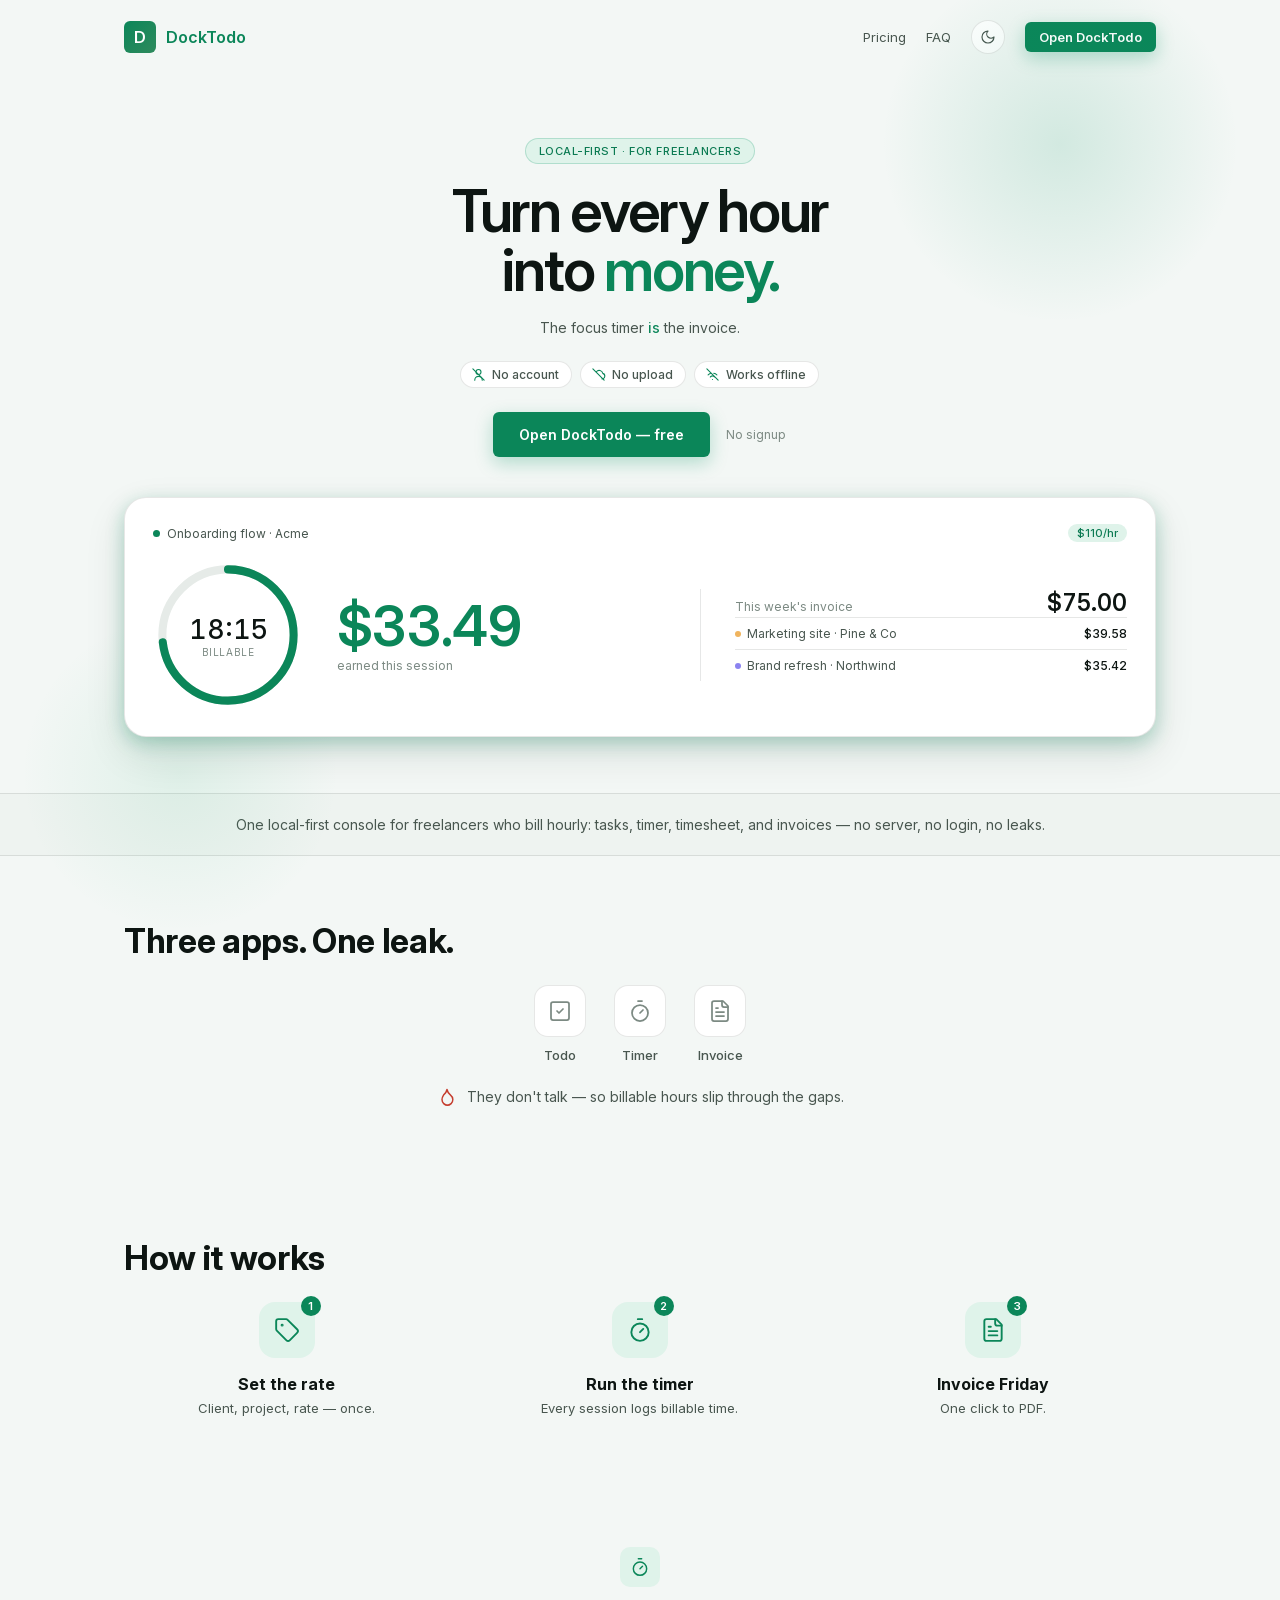
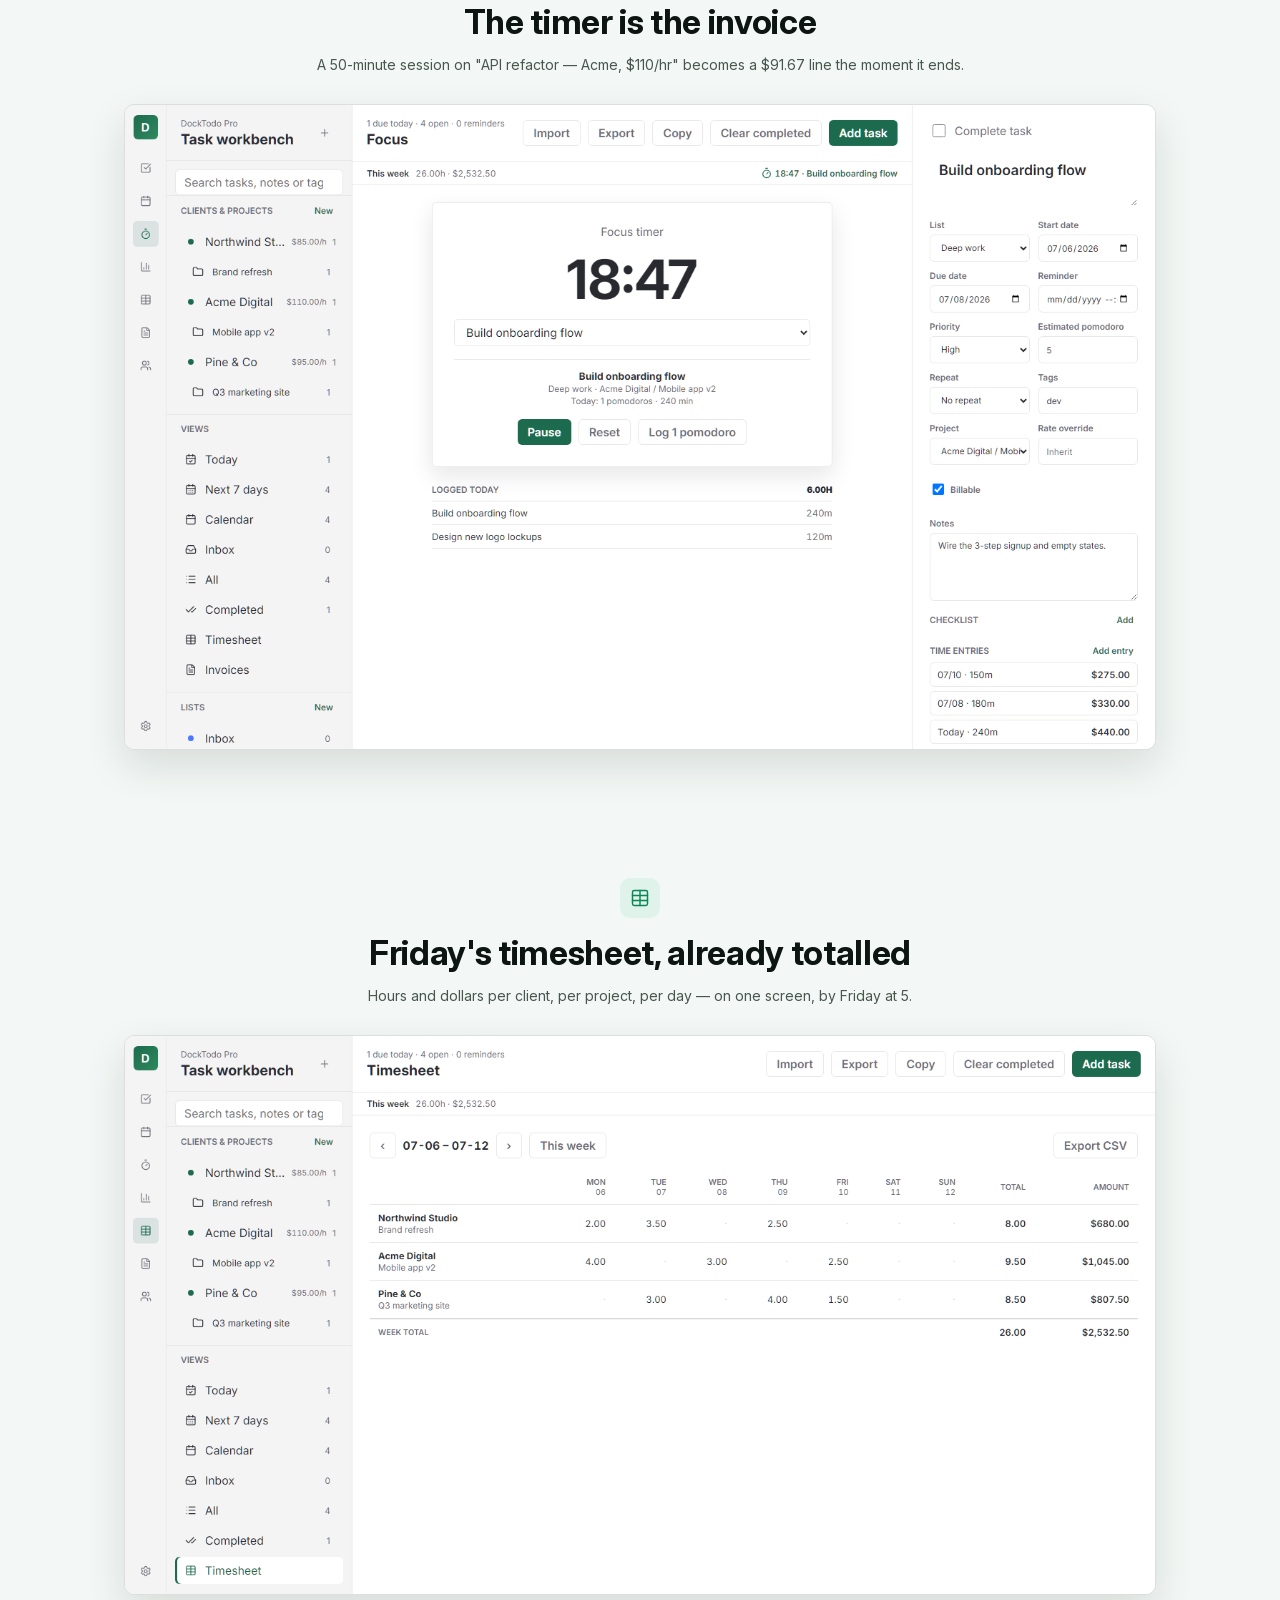
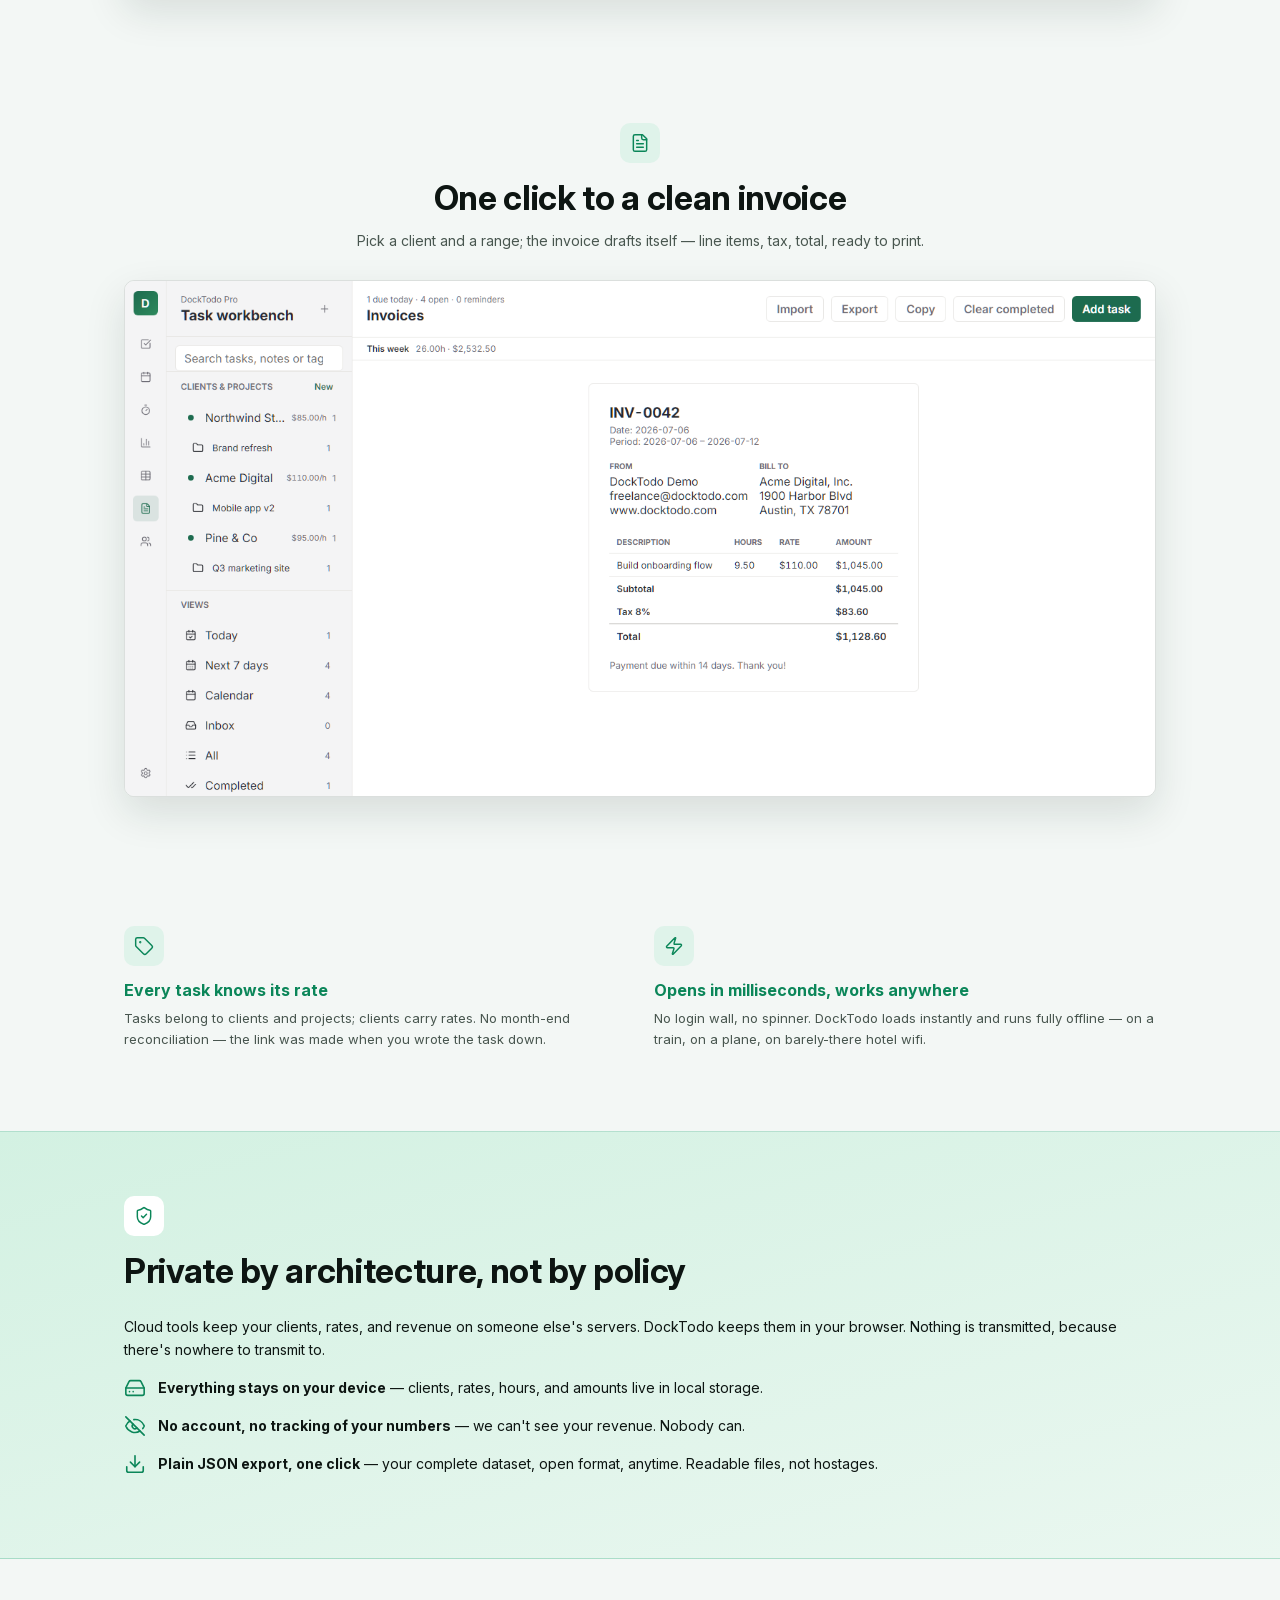
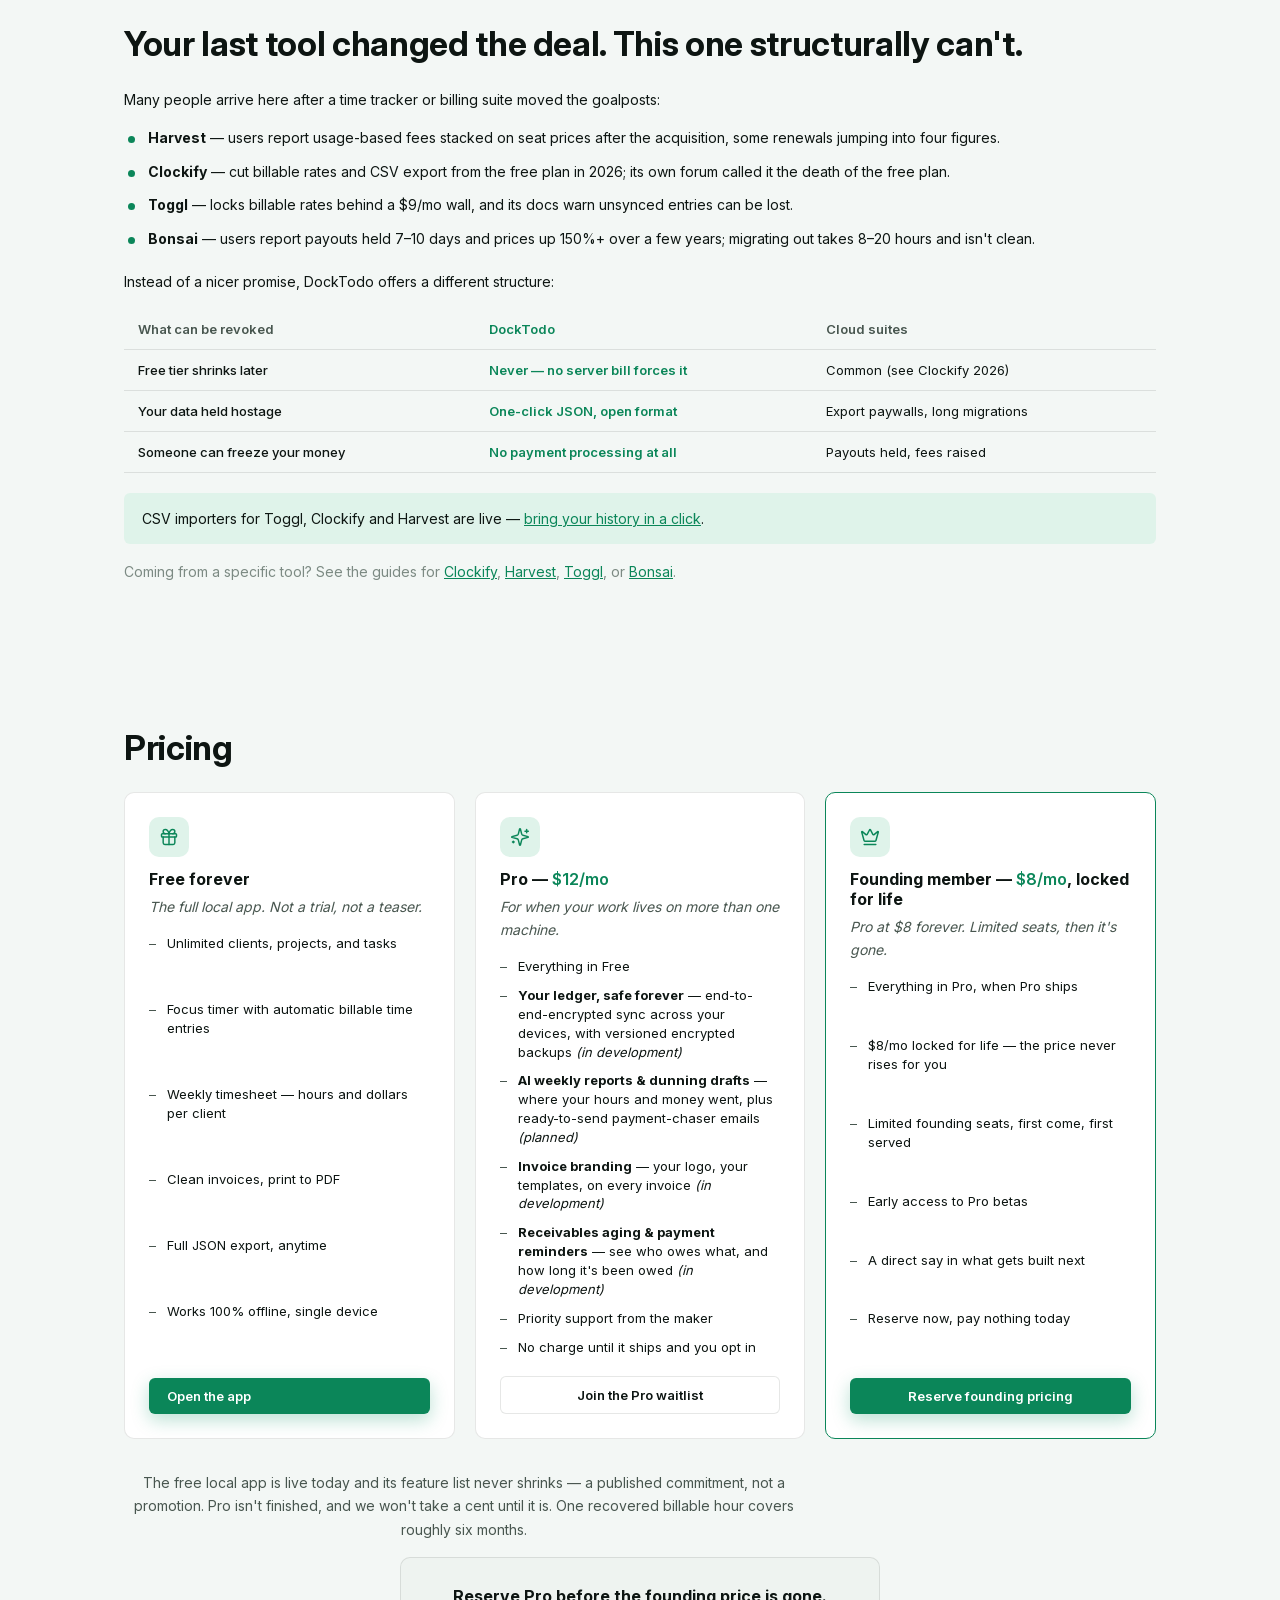
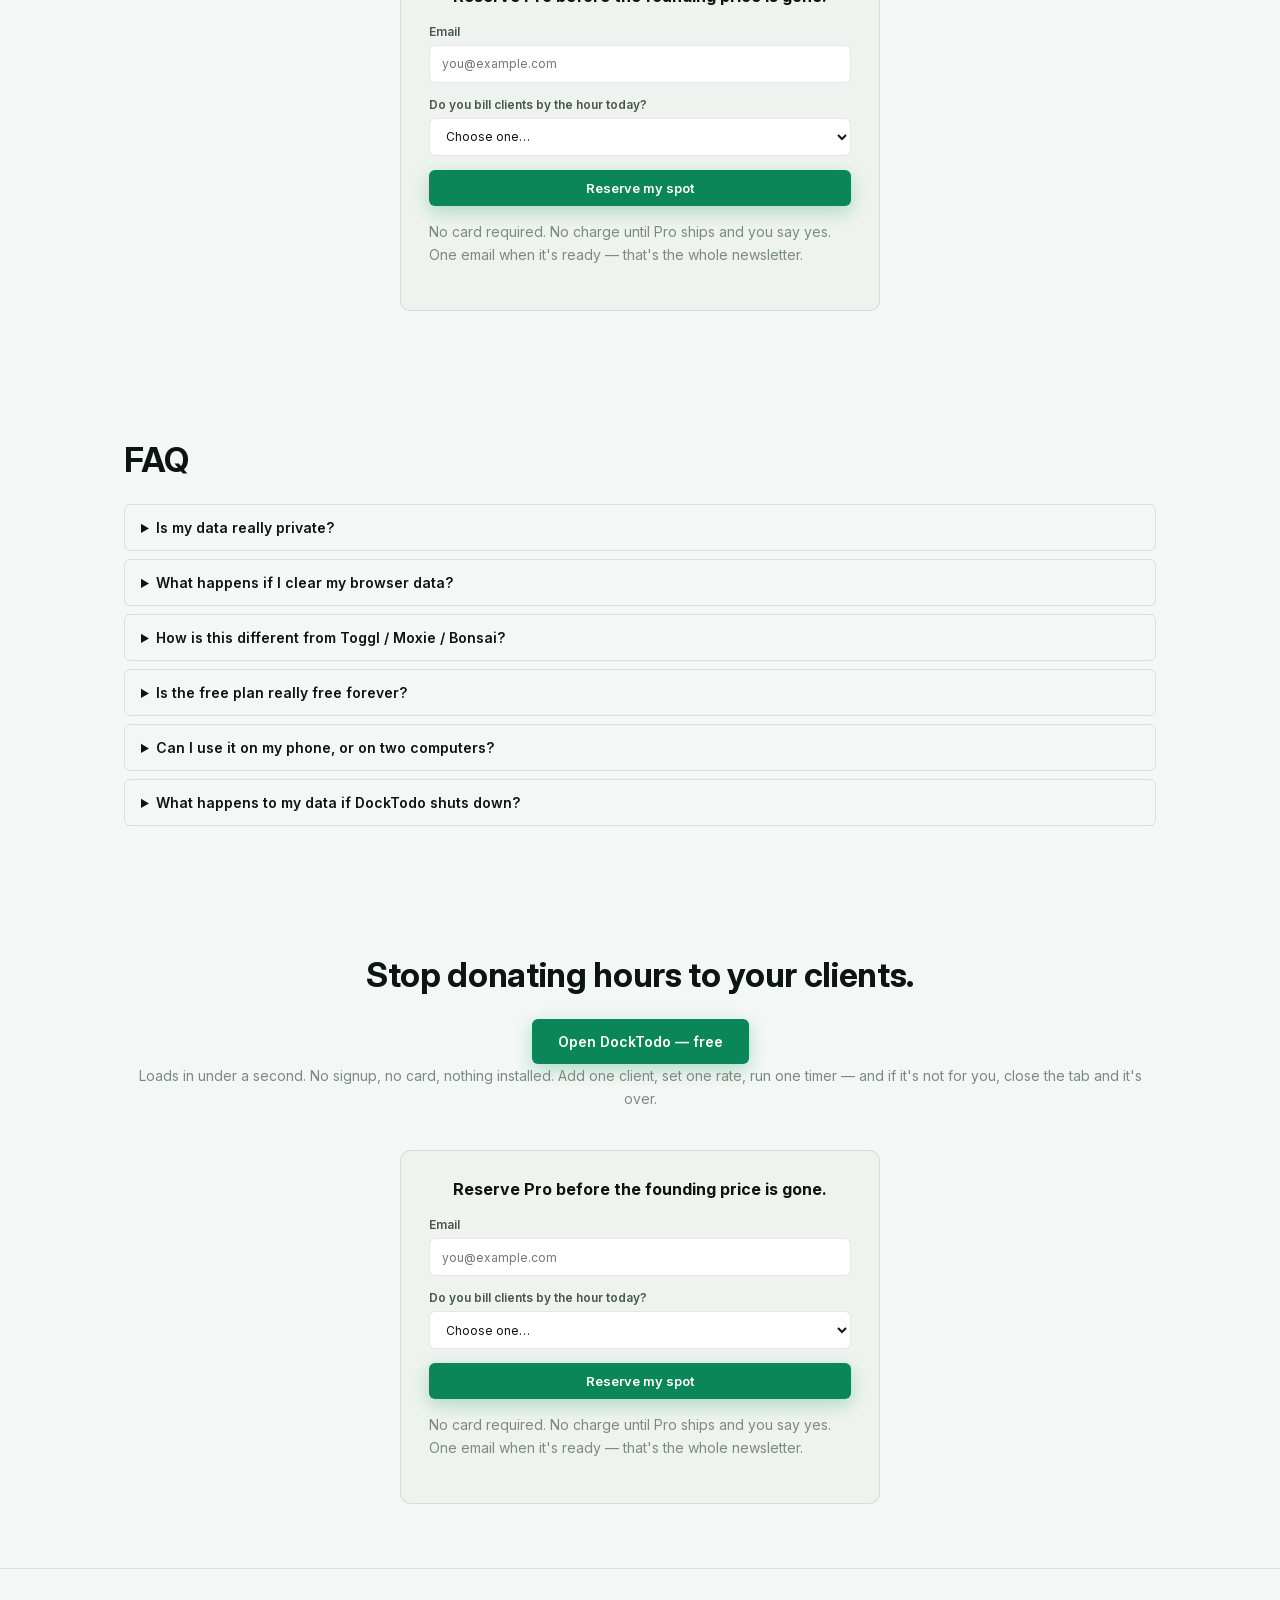
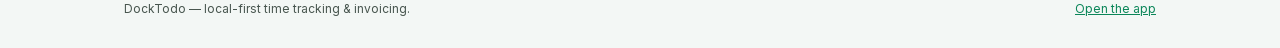
==== commit 883ca248: "S6-6 (1/3): trim hero lead to one core line 总调度: the hero sub-line repeated what the trust chips alr" ====
--- a/index.html
+++ b/index.html
@@ -70,8 +70,7 @@
             <span class="lp-eyebrow">Local-first · For freelancers</span>
             <h1>Turn every hour<br />into <span class="lp-hl">money.</span></h1>
             <p class="lp-lead">
-              The focus timer <em class="lp-em">is</em> the invoice. No account, no cloud, no leaks — watch it happen
-              live.
+              The focus timer <em class="lp-em">is</em> the invoice.
             </p>
             <ul class="lp-badges" aria-label="Trust signals">
               <li><svg class="lp-badge-ic" viewBox="0 0 24 24" aria-hidden="true" fill="none" stroke="currentColor" stroke-width="1.75" stroke-linecap="round" stroke-linejoin="round"><path d="M18 21a6 6 0 0 0-12 0"/><circle cx="12" cy="8" r="4"/><path d="M3 3l18 18"/></svg>No account</li>
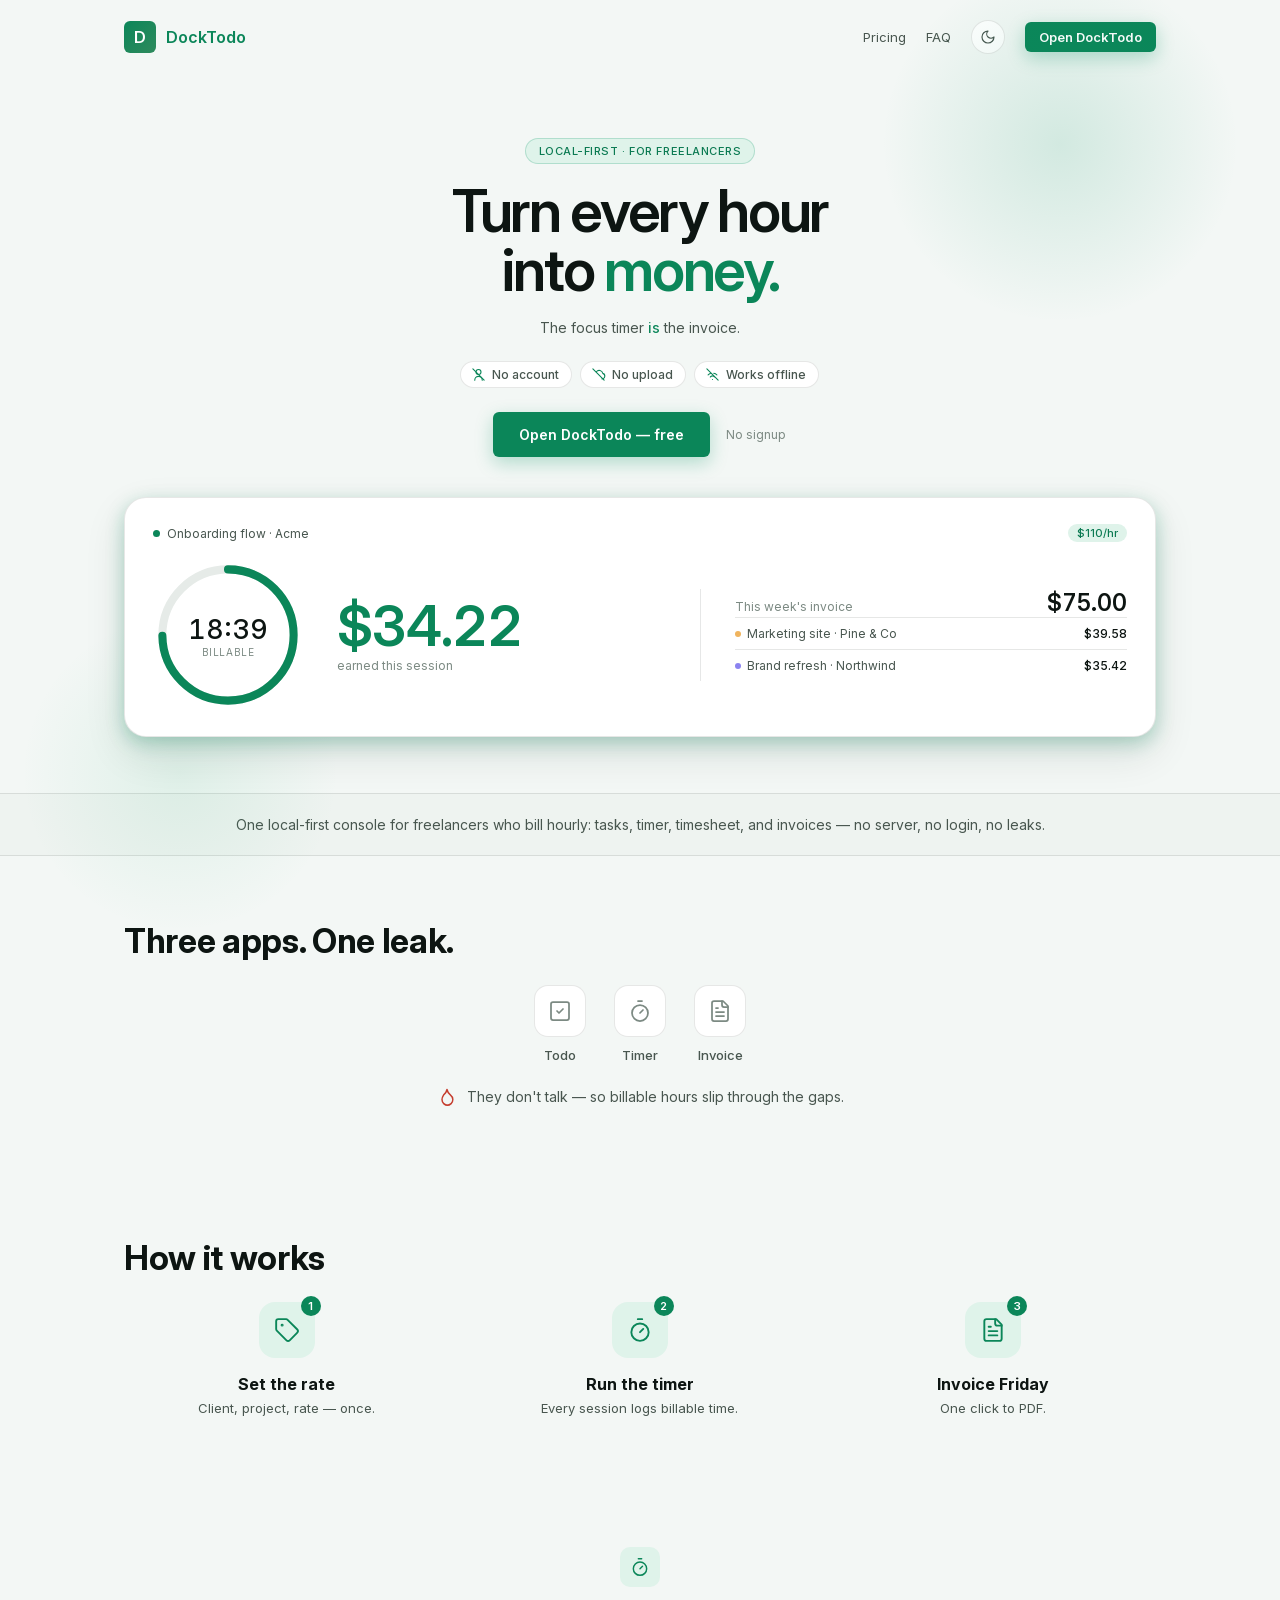
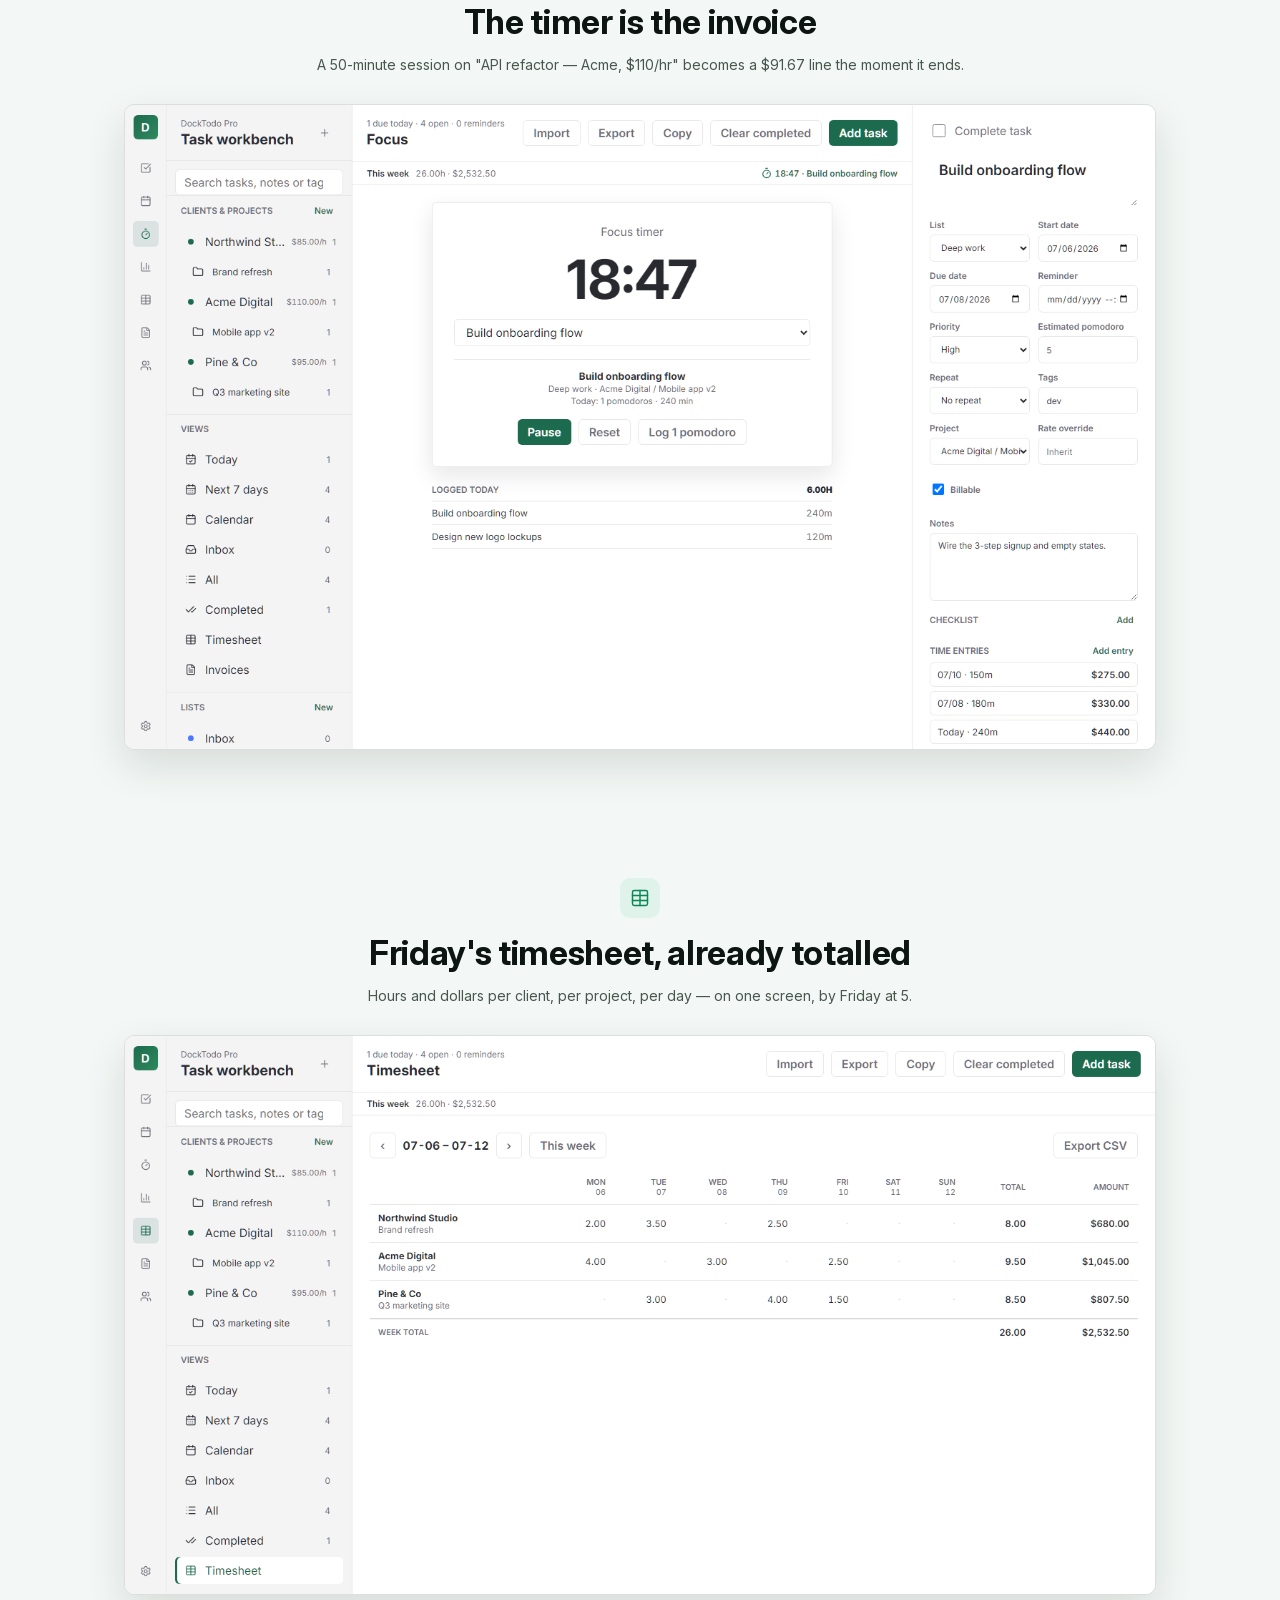
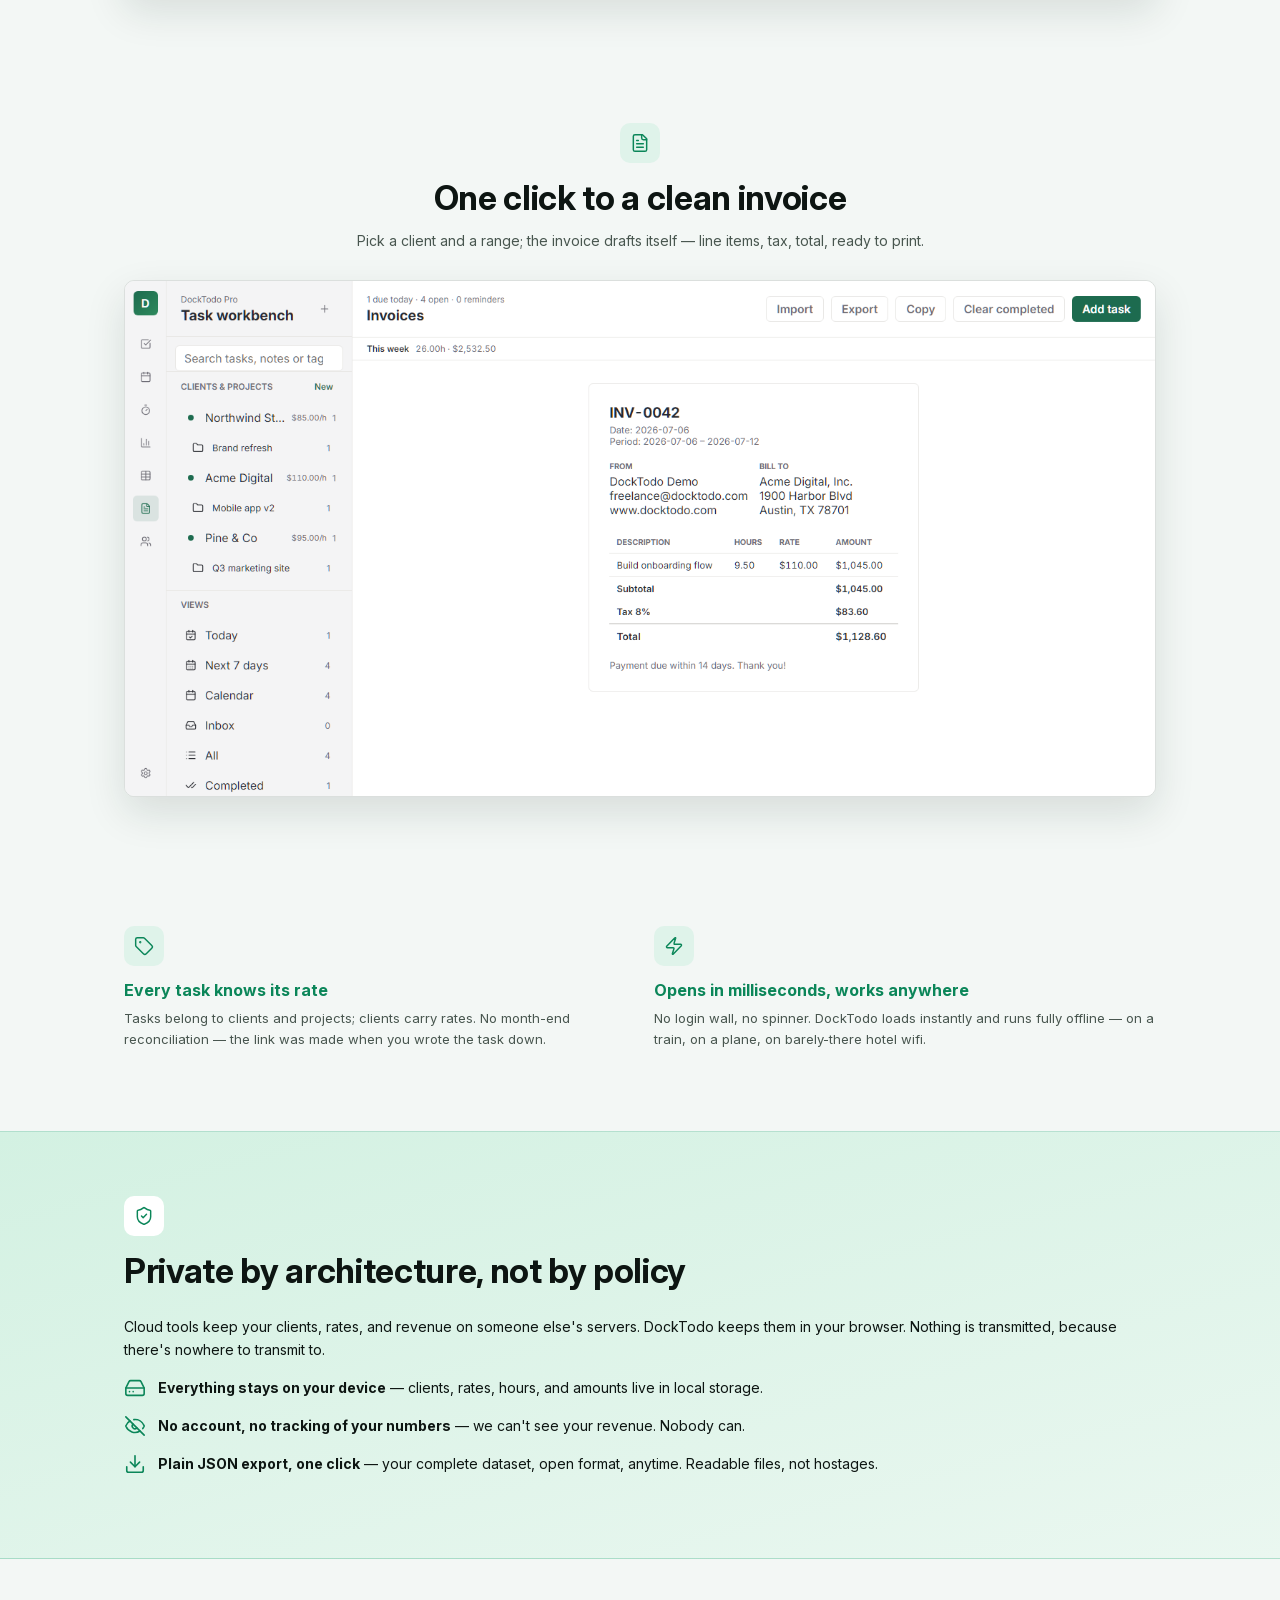
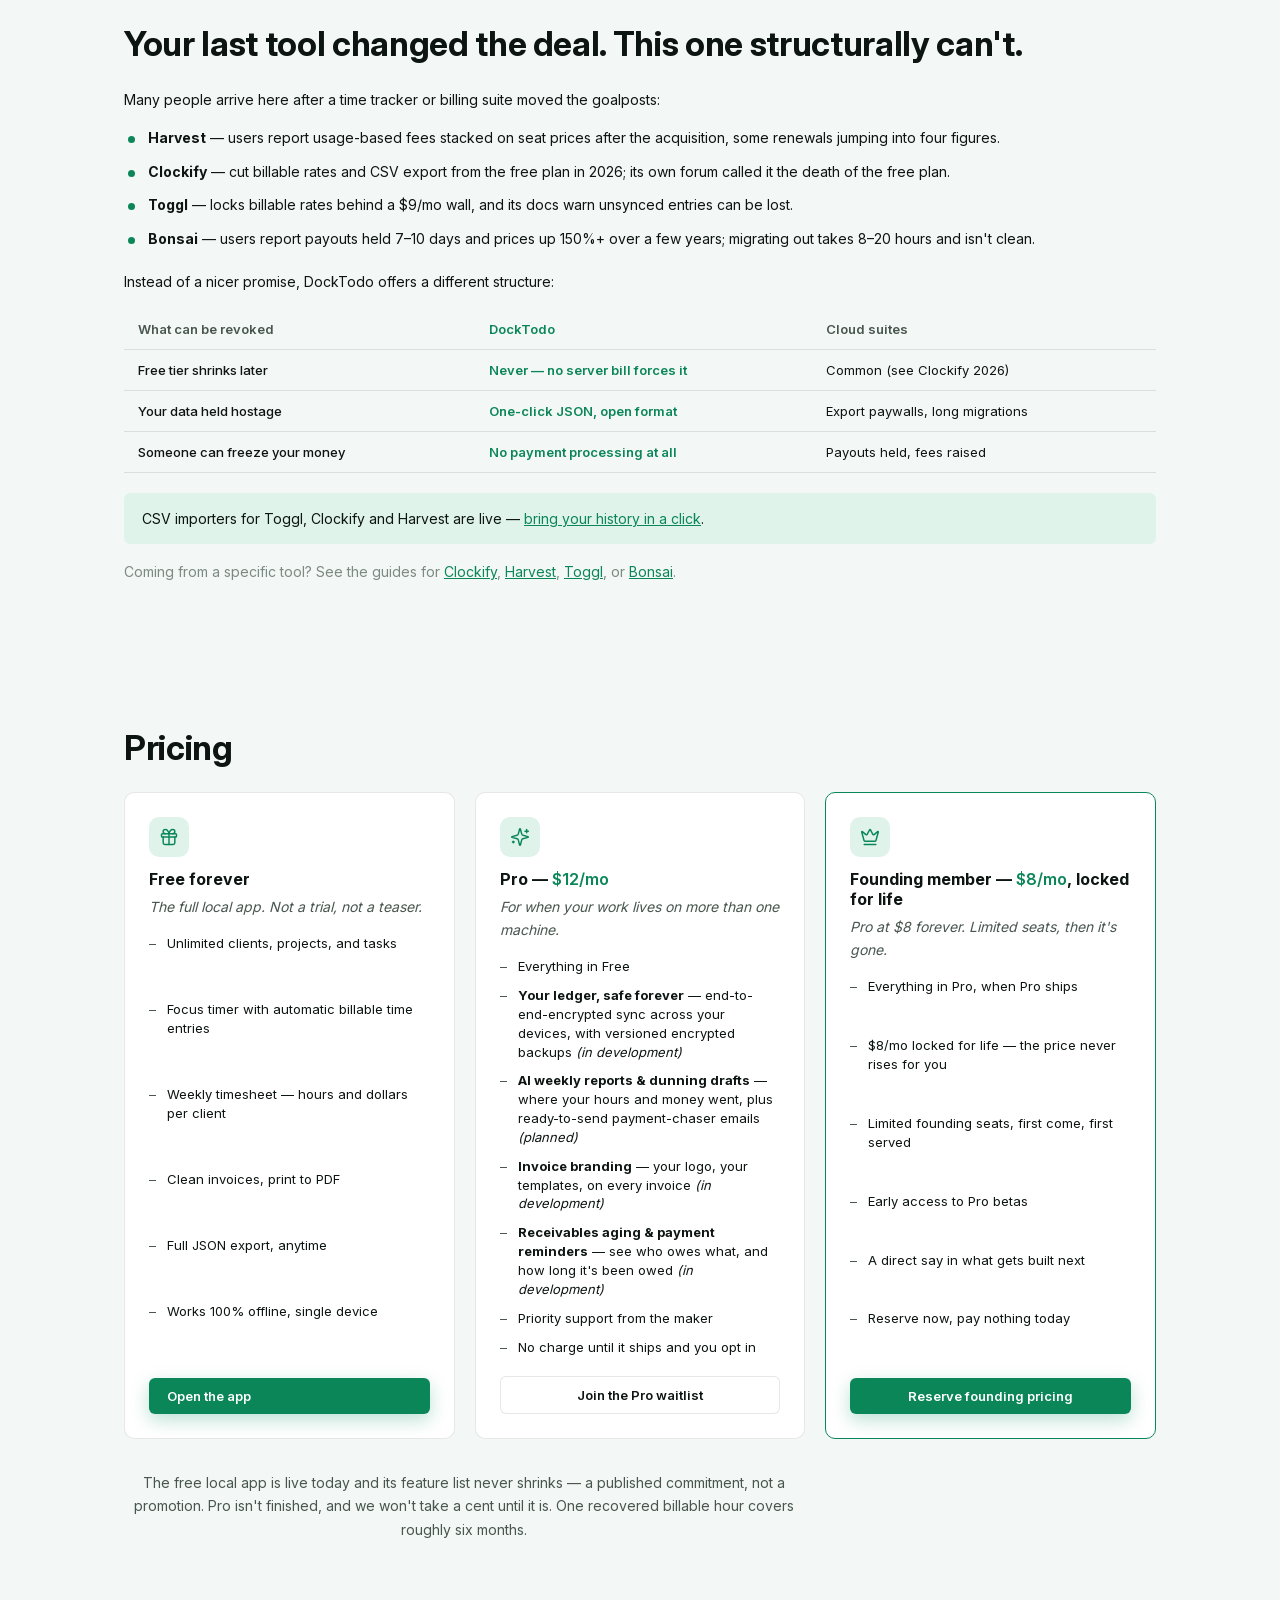
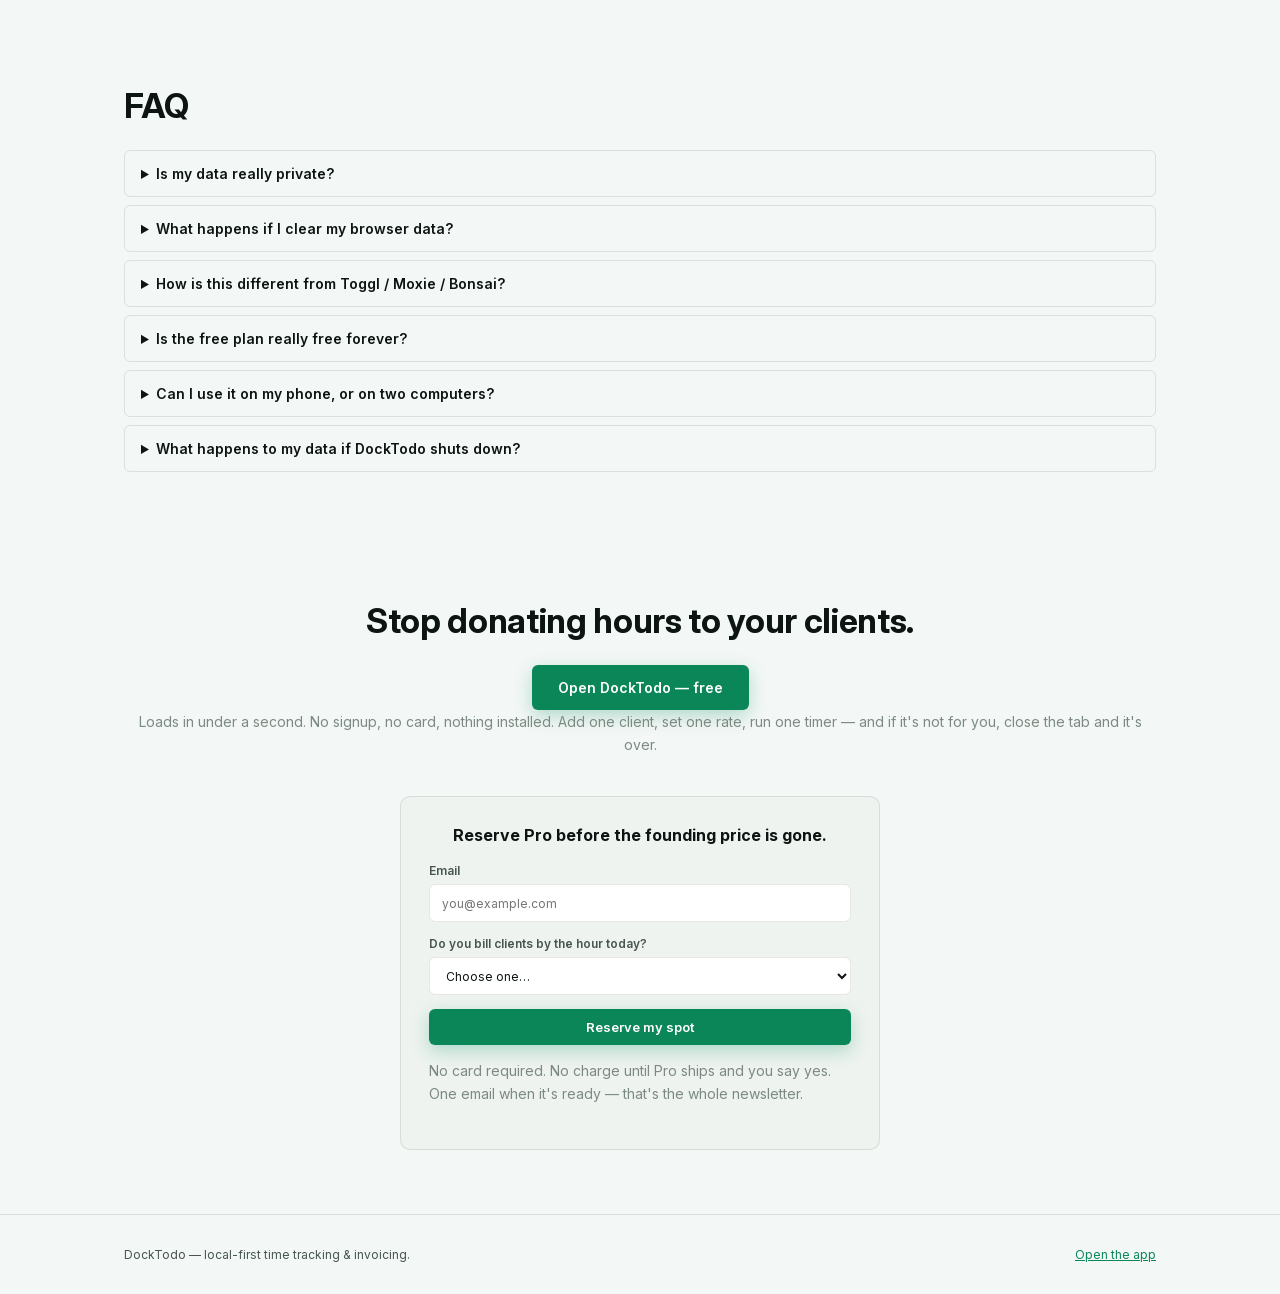
==== commit a42c0231: "S6-6 (2/3): one waitlist form, not two 总调度: the page carried two identical waitlist forms (pricing b" ====
--- a/index.html
+++ b/index.html
@@ -391,31 +391,6 @@
             promotion. Pro isn't finished, and we won't take a cent until it is. One recovered billable hour covers
             roughly six months.
           </p>
-
-          <!-- Waitlist form (instance 1) -->
-          <div class="lp-waitlist" id="waitlist">
-            <h3>Reserve Pro before the founding price is gone.</h3>
-            <form name="waitlist" method="POST" data-netlify="true" netlify-honeypot="bot-field" class="wl-form" id="waitlistFormTop">
-              <input type="hidden" name="form-name" value="waitlist" />
-              <input type="hidden" name="source" value="standard" />
-              <p class="wl-hp" hidden><label>Don't fill this out if you're human: <input name="bot-field" /></label></p>
-              <label>
-                Email
-                <input type="email" name="email" required placeholder="you@example.com" autocomplete="email" />
-              </label>
-              <label>
-                Do you bill clients by the hour today?
-                <select name="billing" required>
-                  <option value="">Choose one…</option>
-                  <option>Yes — most of my income is hourly</option>
-                  <option>Sometimes — part of my income is hourly</option>
-                  <option>No — mostly fixed-price or salaried</option>
-                </select>
-              </label>
-              <button class="btn-primary" type="submit">Reserve my spot</button>
-              <p class="wl-note">No card required. No charge until Pro ships and you say yes. One email when it's ready — that's the whole newsletter.</p>
-            </form>
-          </div>
         </div>
       </section>
 
@@ -486,10 +461,10 @@
             timer — and if it's not for you, close the tab and it's over.
           </p>
 
-          <!-- Waitlist form (instance 2, source=footer) -->
-          <div class="lp-waitlist">
+          <!-- Waitlist form (the only one on the page — pricing CTAs scroll here) -->
+          <div class="lp-waitlist" id="waitlist">
             <h3>Reserve Pro before the founding price is gone.</h3>
-            <form name="waitlist" method="POST" data-netlify="true" netlify-honeypot="bot-field" class="wl-form">
+            <form name="waitlist" method="POST" data-netlify="true" netlify-honeypot="bot-field" class="wl-form" id="waitlistFormTop">
               <input type="hidden" name="form-name" value="waitlist" />
               <input type="hidden" name="source" value="footer" />
               <p class="wl-hp" hidden><label>Don't fill this out if you're human: <input name="bot-field" /></label></p>
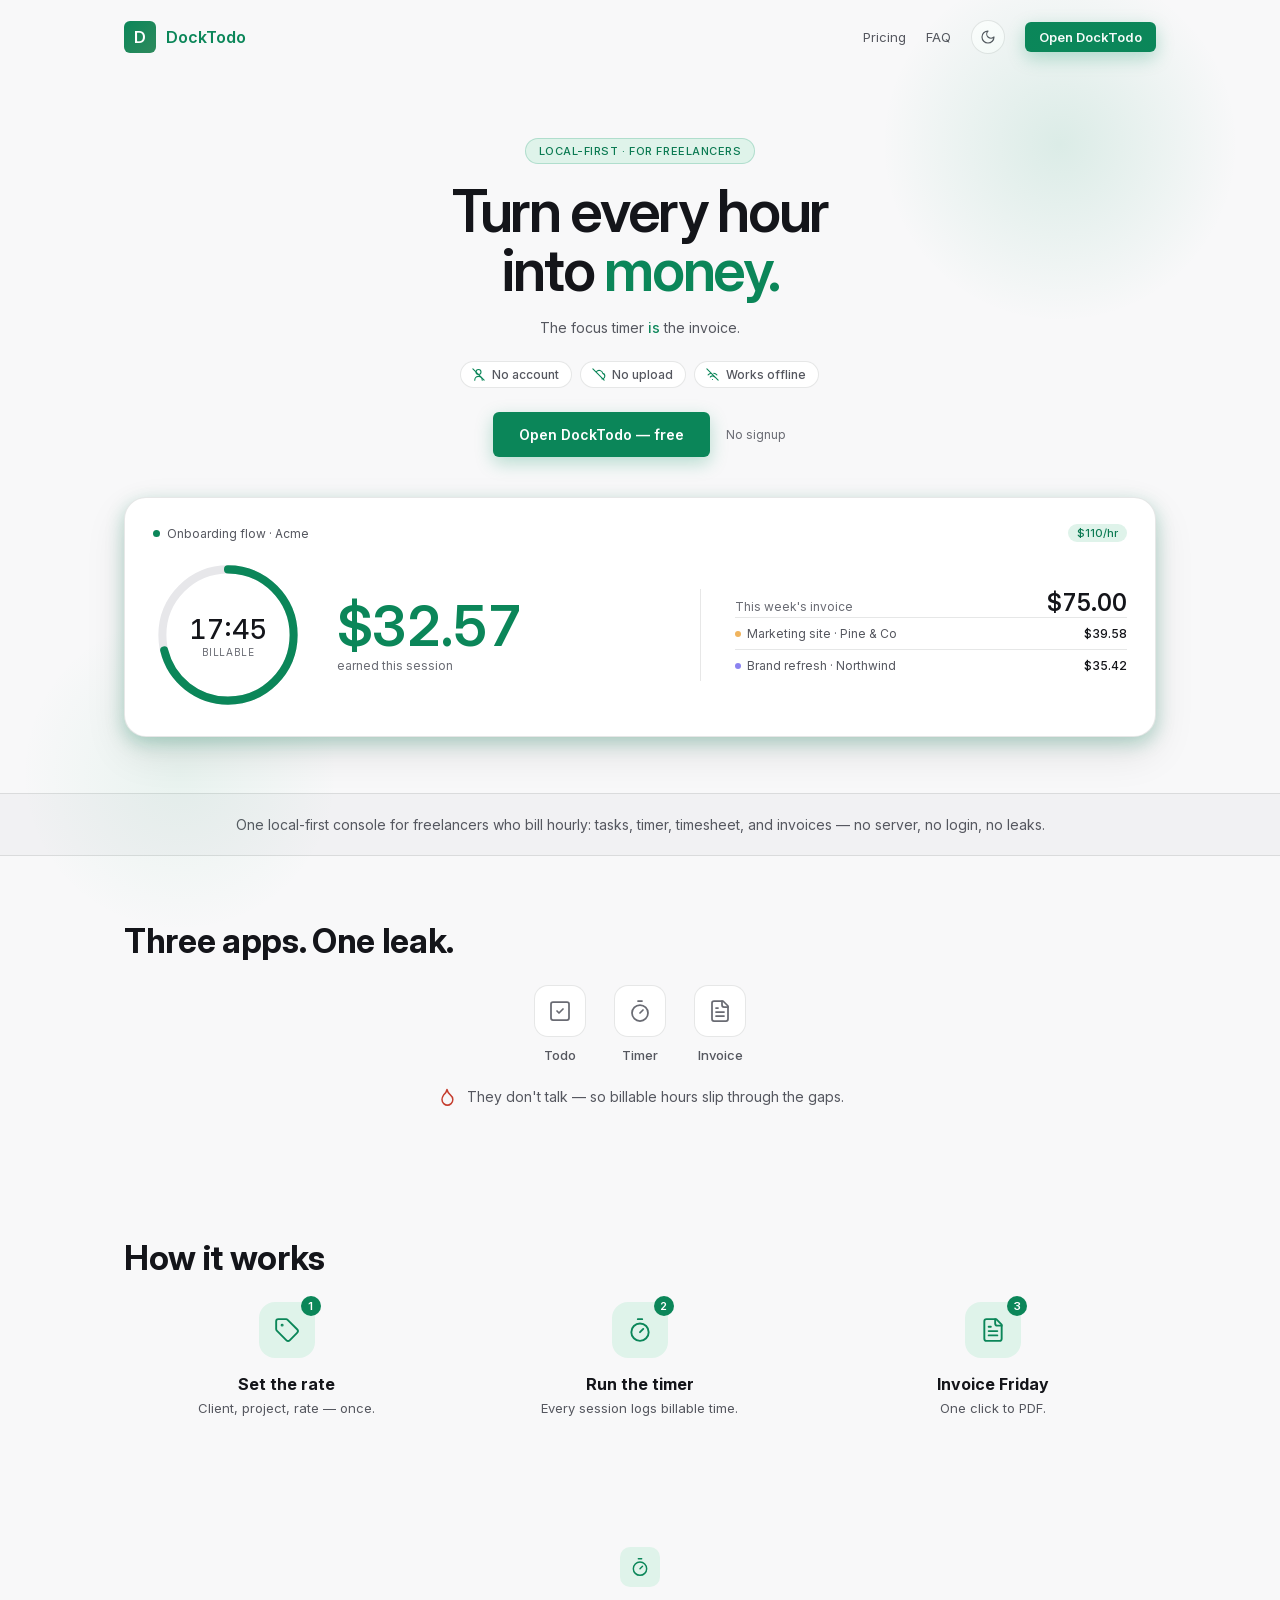
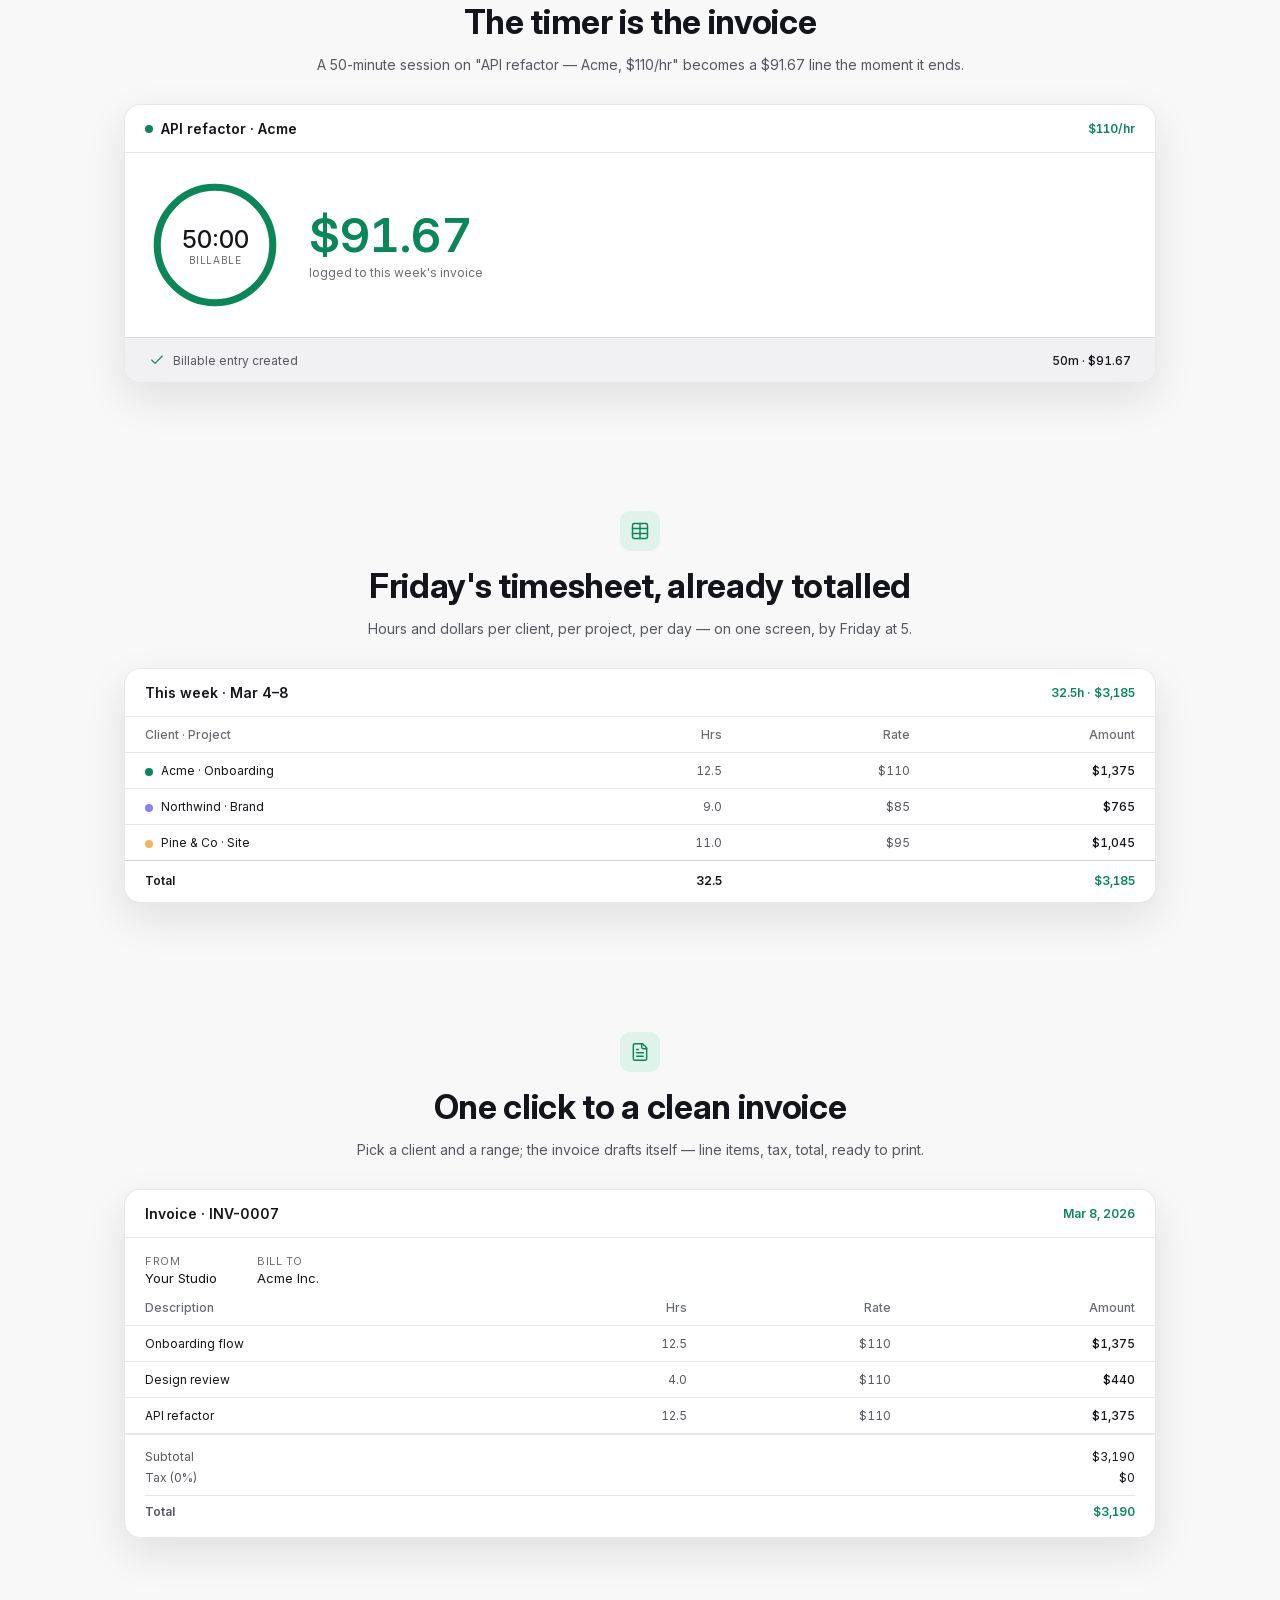
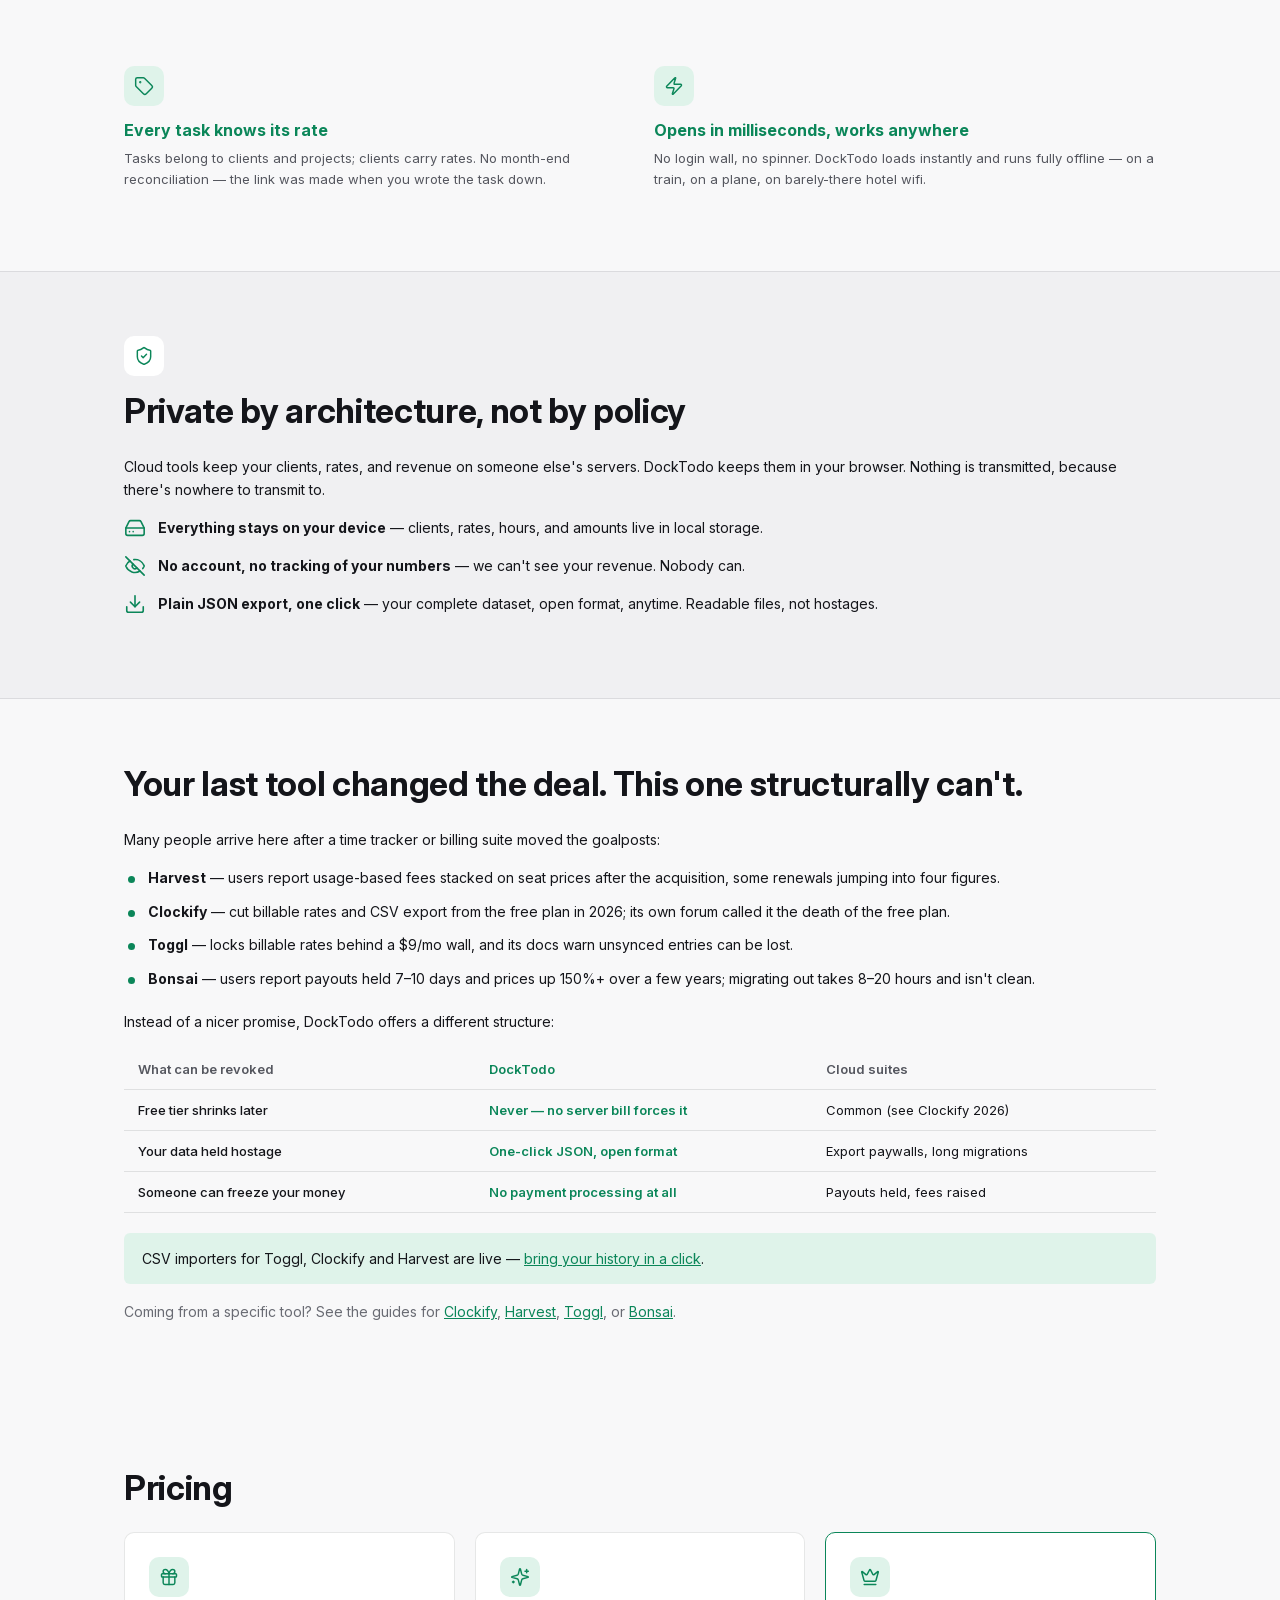
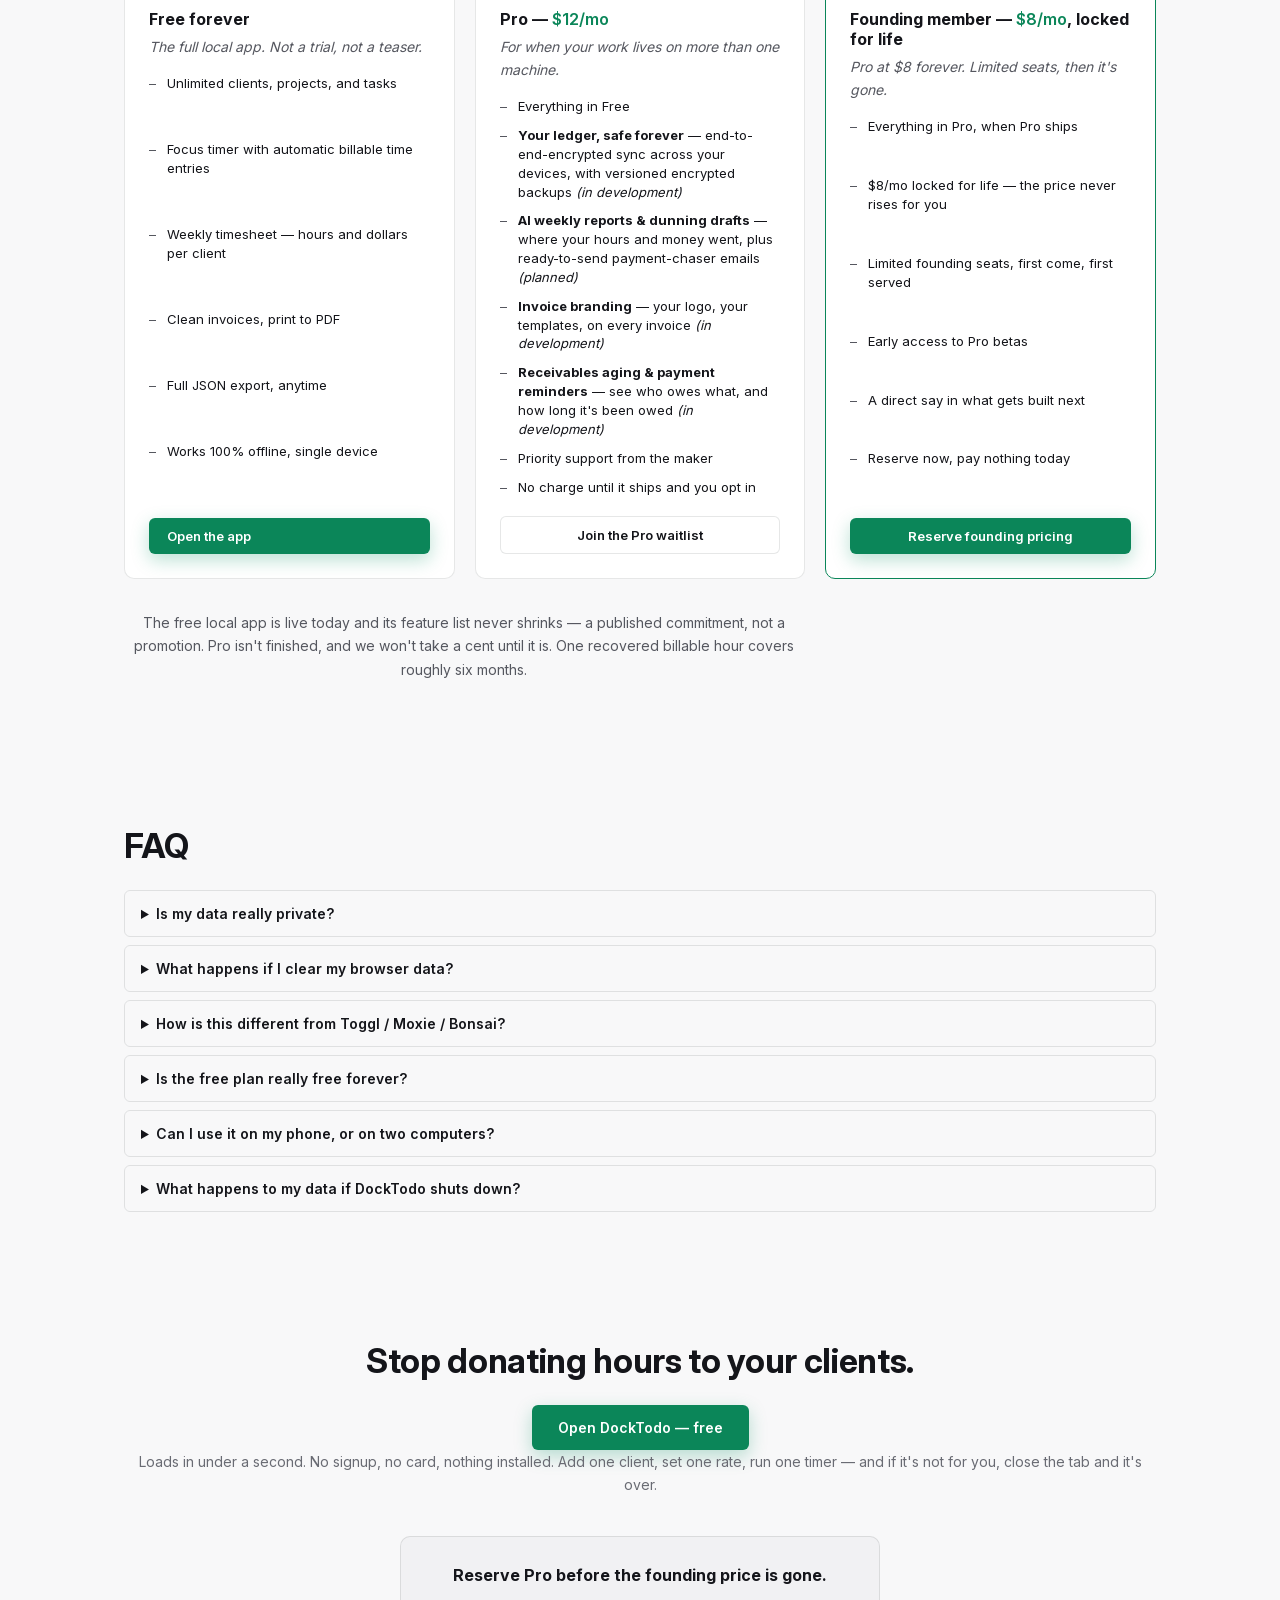
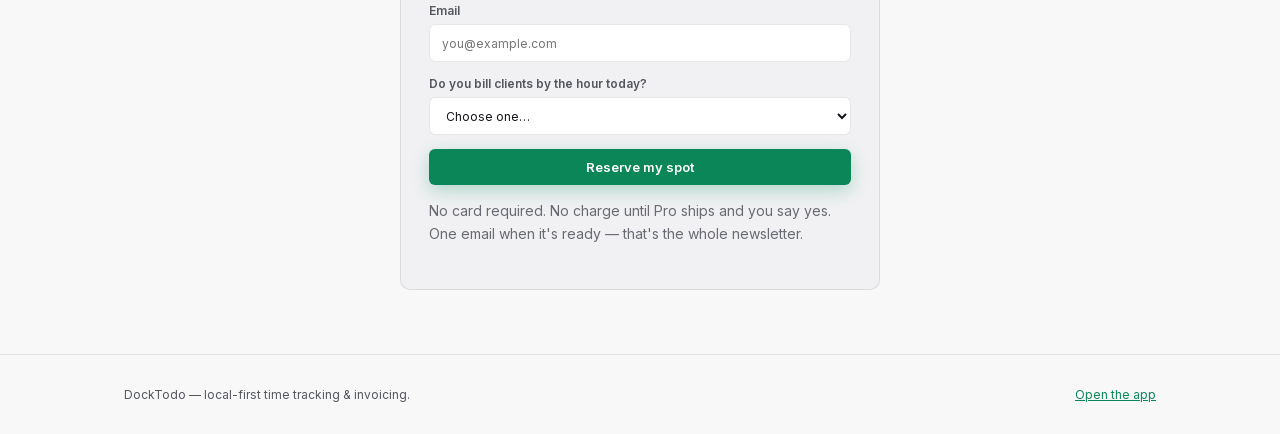
==== commit 26580fae: "S6-7 (2/3): native HTML mockups replace the raster product shots The three feature visuals were PNG " ====
--- a/index.html
+++ b/index.html
@@ -194,16 +194,29 @@
             <h2>The timer is the invoice</h2>
             <p>A 50-minute session on "API refactor — Acme, $110/hr" becomes a $91.67 line the moment it ends.</p>
           </div>
-          <figure class="lp-shot">
-            <img
-              src="./assets/shots/hero.png"
-              width="1440"
-              height="900"
-              loading="lazy"
-              decoding="async"
-              alt="DockTodo focus timer with today's logged hours and a task's billable time entries"
-            />
-          </figure>
+          <div class="lp-mock lp-mock-focus" role="img" aria-label="A 50-minute focus session on API refactor for Acme at $110 per hour ends and creates a $91.67 billable entry.">
+            <div class="lp-mock-head">
+              <span class="lp-mock-title"><span class="lp-mock-dot"></span>API refactor · Acme</span>
+              <span class="lp-mock-chip">$110/hr</span>
+            </div>
+            <div class="lp-mock-focus-body">
+              <div class="lp-mock-ring">
+                <svg viewBox="0 0 112 112" aria-hidden="true">
+                  <circle class="lp-ring-track" cx="56" cy="56" r="49" />
+                  <circle class="lp-ring-fill" cx="56" cy="56" r="49" stroke-dasharray="308" stroke-dashoffset="0" transform="rotate(-90 56 56)" />
+                </svg>
+                <div class="lp-mock-ring-c"><span class="lp-num">50:00</span><span class="lp-mock-ring-l">billable</span></div>
+              </div>
+              <div class="lp-mock-earned">
+                <div class="lp-num lp-mock-money">$91.67</div>
+                <div class="lp-mock-sub">logged to this week's invoice</div>
+              </div>
+            </div>
+            <div class="lp-mock-entry">
+              <span class="lp-mock-entry-l"><svg viewBox="0 0 24 24" fill="none" stroke="currentColor" stroke-width="1.75" stroke-linecap="round" stroke-linejoin="round" aria-hidden="true"><path d="M20 6 9 17l-5-5"/></svg>Billable entry created</span>
+              <span class="lp-num lp-mock-entry-amt">50m · $91.67</span>
+            </div>
+          </div>
         </div>
       </section>
 
@@ -215,16 +228,25 @@
             <h2>Friday's timesheet, already totalled</h2>
             <p>Hours and dollars per client, per project, per day — on one screen, by Friday at 5.</p>
           </div>
-          <figure class="lp-shot">
-            <img
-              src="./assets/shots/timesheet.png"
-              width="1440"
-              height="780"
-              loading="lazy"
-              decoding="async"
-              alt="Weekly timesheet aggregated by client with hours and amounts"
-            />
-          </figure>
+          <div class="lp-mock lp-mock-sheet" role="img" aria-label="Weekly timesheet: Acme 12.5 hours $1,375, Northwind 9 hours $765, Pine and Co 11 hours $1,045, totalling 32.5 hours and $3,185.">
+            <div class="lp-mock-head">
+              <span class="lp-mock-title">This week · Mar 4–8</span>
+              <span class="lp-mock-chip">32.5h · $3,185</span>
+            </div>
+            <table class="lp-sheet">
+              <thead>
+                <tr><th>Client · Project</th><th>Hrs</th><th>Rate</th><th>Amount</th></tr>
+              </thead>
+              <tbody>
+                <tr><td><span class="lp-mock-dot"></span>Acme · Onboarding</td><td>12.5</td><td>$110</td><td>$1,375</td></tr>
+                <tr><td><span class="lp-mock-dot lp-mock-dot-b"></span>Northwind · Brand</td><td>9.0</td><td>$85</td><td>$765</td></tr>
+                <tr><td><span class="lp-mock-dot lp-mock-dot-c"></span>Pine &amp; Co · Site</td><td>11.0</td><td>$95</td><td>$1,045</td></tr>
+              </tbody>
+              <tfoot>
+                <tr><td>Total</td><td>32.5</td><td></td><td>$3,185</td></tr>
+              </tfoot>
+            </table>
+          </div>
         </div>
       </section>
 
@@ -236,16 +258,31 @@
             <h2>One click to a clean invoice</h2>
             <p>Pick a client and a range; the invoice drafts itself — line items, tax, total, ready to print.</p>
           </div>
-          <figure class="lp-shot">
-            <img
-              src="./assets/shots/invoice.png"
-              width="1440"
-              height="720"
-              loading="lazy"
-              decoding="async"
-              alt="Generated client invoice with line items, tax and total"
-            />
-          </figure>
+          <div class="lp-mock lp-mock-invoice" role="img" aria-label="Invoice INV-0007 to Acme Inc: three line items subtotalling $3,190, tax 0, total $3,190.">
+            <div class="lp-mock-head">
+              <span class="lp-mock-title">Invoice · INV-0007</span>
+              <span class="lp-mock-chip">Mar 8, 2026</span>
+            </div>
+            <div class="lp-inv-meta">
+              <div><span class="lp-inv-lbl">From</span>Your Studio</div>
+              <div><span class="lp-inv-lbl">Bill to</span>Acme Inc.</div>
+            </div>
+            <table class="lp-sheet lp-inv-lines">
+              <thead>
+                <tr><th>Description</th><th>Hrs</th><th>Rate</th><th>Amount</th></tr>
+              </thead>
+              <tbody>
+                <tr><td>Onboarding flow</td><td>12.5</td><td>$110</td><td>$1,375</td></tr>
+                <tr><td>Design review</td><td>4.0</td><td>$110</td><td>$440</td></tr>
+                <tr><td>API refactor</td><td>12.5</td><td>$110</td><td>$1,375</td></tr>
+              </tbody>
+            </table>
+            <div class="lp-inv-totals">
+              <div><span>Subtotal</span><span class="lp-num">$3,190</span></div>
+              <div><span>Tax (0%)</span><span class="lp-num">$0</span></div>
+              <div class="lp-inv-total"><span>Total</span><span class="lp-num">$3,190</span></div>
+            </div>
+          </div>
         </div>
       </section>
 
--- a/assets/landing.css
+++ b/assets/landing.css
@@ -27,13 +27,15 @@
    styles switch automatically; --on-accent is the button label colour and is
    written straight into .btn-primary so no link rule can override it. ─────── */
 .landing:not(.switch-page) {
-  --bg: #081310;
+  /* S6-7: neutral near-black base (was the #081310 dark-green tint). Green is
+     accent-only now — text/icons/buttons/numbers/ring/glow keep it. */
+  --bg: #0a0a0b;
   --surface: rgba(255, 255, 255, 0.04);
-  --surface-soft: rgba(255, 255, 255, 0.06);
-  --line: rgba(255, 255, 255, 0.13);
-  --text: #f4f8f6;
-  --muted: #9fb0a8;
-  --text-3: #7d8c85;
+  --surface-soft: rgba(255, 255, 255, 0.055);
+  --line: rgba(255, 255, 255, 0.12);
+  --text: #f7f8f8;
+  --muted: #9294a0;
+  --text-3: #82848e;
   --accent: #2fd08a;
   --blue-dark: #26b477;
   --accent-soft: rgba(34, 198, 127, 0.14);
@@ -42,73 +44,74 @@
   --track: rgba(255, 255, 255, 0.1);
   --glow: 0 0 26px rgba(47, 208, 138, 0.5);
   --btn-glow: 0 0 28px rgba(34, 198, 127, 0.4);
-  --shadow: 0 20px 50px rgba(0, 0, 0, 0.4);
+  --shadow: 0 20px 50px rgba(0, 0, 0, 0.45);
   --eb-bg: rgba(34, 198, 127, 0.14);
   --eb-fg: #5fe3a6;
   --eb-bd: rgba(34, 198, 127, 0.3);
-  --blob1: radial-gradient(circle, rgba(34, 198, 127, 0.28), rgba(34, 198, 127, 0) 70%);
-  --blob2: radial-gradient(circle, rgba(29, 158, 117, 0.16), rgba(29, 158, 117, 0) 70%);
-  /* S6-3 green band (local-first section) + contrasting chip on it */
-  --band-bg: linear-gradient(165deg, rgba(34, 198, 127, 0.16), rgba(34, 198, 127, 0.045));
-  --band-bd: rgba(34, 198, 127, 0.26);
-  --band-chip: rgba(255, 255, 255, 0.09);
+  --blob1: radial-gradient(circle, rgba(34, 198, 127, 0.22), rgba(34, 198, 127, 0) 70%);
+  --blob2: radial-gradient(circle, rgba(29, 158, 117, 0.12), rgba(29, 158, 117, 0) 70%);
+  /* S6-7: local-first section is a neutral elevation band now (was green) */
+  --band-bg: #111113;
+  --band-bd: rgba(255, 255, 255, 0.08);
+  --band-chip: rgba(255, 255, 255, 0.08);
   --danger: #ff6f61;
 }
 
 /* Light values, shared by an explicit data-theme="light" and the system pref. */
 .landing:not(.switch-page)[data-theme="light"] {
-  --bg: #f3f7f5;
+  /* S6-7: neutral light base (was the #f3f7f5 green tint); green accent-only */
+  --bg: #f8f8f9;
   --surface: #ffffff;
-  --surface-soft: #eef3f0;
-  --line: rgba(13, 21, 18, 0.1);
-  --text: #0d1512;
-  --muted: #48564f;
-  --text-3: #7c8a83;
+  --surface-soft: #f1f1f3;
+  --line: rgba(18, 19, 23, 0.1);
+  --text: #14151a;
+  --muted: #55575f;
+  --text-3: #696b73;
   --accent: #0b8659;
   --blue-dark: #097a52;
   --accent-soft: #dff3ea;
   --on-accent: #ffffff;
   --chip: #ffffff;
-  --track: #e6ebe8;
+  --track: #e7e7ea;
   --glow: none;
   --btn-glow: 0 6px 18px rgba(11, 148, 99, 0.28);
-  --shadow: 0 16px 40px rgba(20, 40, 32, 0.12);
+  --shadow: 0 16px 40px rgba(15, 16, 22, 0.1);
   --eb-bg: #dff3ea;
   --eb-fg: #0b7a52;
   --eb-bd: rgba(11, 148, 99, 0.22);
-  --blob1: radial-gradient(circle, rgba(11, 148, 99, 0.14), rgba(11, 148, 99, 0) 70%);
-  --blob2: radial-gradient(circle, rgba(47, 180, 120, 0.1), rgba(47, 180, 120, 0) 70%);
-  --band-bg: linear-gradient(165deg, #d3f1e2, #eaf7f0);
-  --band-bd: rgba(11, 148, 99, 0.22);
+  --blob1: radial-gradient(circle, rgba(11, 148, 99, 0.12), rgba(11, 148, 99, 0) 70%);
+  --blob2: radial-gradient(circle, rgba(47, 180, 120, 0.08), rgba(47, 180, 120, 0) 70%);
+  --band-bg: #f0f0f2;
+  --band-bd: rgba(18, 19, 23, 0.09);
   --band-chip: #ffffff;
   --danger: #c53d2e;
 }
 
 @media (prefers-color-scheme: light) {
   .landing:not(.switch-page):not([data-theme="dark"]) {
-    --bg: #f3f7f5;
+    --bg: #f8f8f9;
     --surface: #ffffff;
-    --surface-soft: #eef3f0;
-    --line: rgba(13, 21, 18, 0.1);
-    --text: #0d1512;
-    --muted: #48564f;
-    --text-3: #7c8a83;
+    --surface-soft: #f1f1f3;
+    --line: rgba(18, 19, 23, 0.1);
+    --text: #14151a;
+    --muted: #55575f;
+    --text-3: #696b73;
     --accent: #0b8659;
     --blue-dark: #097a52;
     --accent-soft: #dff3ea;
     --on-accent: #ffffff;
     --chip: #ffffff;
-    --track: #e6ebe8;
+    --track: #e7e7ea;
     --glow: none;
     --btn-glow: 0 6px 18px rgba(11, 148, 99, 0.28);
-    --shadow: 0 16px 40px rgba(20, 40, 32, 0.12);
+    --shadow: 0 16px 40px rgba(15, 16, 22, 0.1);
     --eb-bg: #dff3ea;
     --eb-fg: #0b7a52;
     --eb-bd: rgba(11, 148, 99, 0.22);
-    --blob1: radial-gradient(circle, rgba(11, 148, 99, 0.14), rgba(11, 148, 99, 0) 70%);
-    --blob2: radial-gradient(circle, rgba(47, 180, 120, 0.1), rgba(47, 180, 120, 0) 70%);
-    --band-bg: linear-gradient(165deg, #d3f1e2, #eaf7f0);
-    --band-bd: rgba(11, 148, 99, 0.22);
+    --blob1: radial-gradient(circle, rgba(11, 148, 99, 0.12), rgba(11, 148, 99, 0) 70%);
+    --blob2: radial-gradient(circle, rgba(47, 180, 120, 0.08), rgba(47, 180, 120, 0) 70%);
+    --band-bg: #f0f0f2;
+    --band-bd: rgba(18, 19, 23, 0.09);
     --band-chip: #ffffff;
     --danger: #c53d2e;
   }
@@ -695,18 +698,238 @@
   gap: 16px;
 }
 
-/* Product screenshots — card treatment */
-.landing:not(.switch-page) .lp-shot {
-  margin: 0;
-}
-
-.landing:not(.switch-page) .lp-shot img {
-  display: block;
+/* ════ S6-7: native, theme-aware product mockups (replaced raster shots) ════
+   These share the live demo card's token / radius / border language, so every
+   visual on the page renders in one system and follows light + dark. ─────── */
+.landing:not(.switch-page) .lp-mock {
   width: 100%;
-  height: auto;
+  background: var(--surface);
   border: 1px solid var(--line);
-  border-radius: var(--r-card);
+  border-radius: 16px;
   box-shadow: var(--shadow);
+  overflow: hidden;
+}
+.landing:not(.switch-page) .lp-mock-head {
+  display: flex;
+  align-items: center;
+  justify-content: space-between;
+  gap: 12px;
+  padding: 15px 20px;
+  border-bottom: 1px solid var(--line);
+}
+.landing:not(.switch-page) .lp-mock-title {
+  display: inline-flex;
+  align-items: center;
+  gap: 8px;
+  font-size: var(--text-emph);
+  font-weight: var(--w-semibold);
+  color: var(--text);
+}
+.landing:not(.switch-page) .lp-mock-chip {
+  font-size: var(--text-small);
+  font-weight: var(--w-semibold);
+  color: var(--accent);
+  font-variant-numeric: tabular-nums;
+}
+.landing:not(.switch-page) .lp-mock-dot {
+  display: inline-block;
+  width: 8px;
+  height: 8px;
+  border-radius: 50%;
+  background: var(--accent);
+  flex: none;
+}
+.landing:not(.switch-page) .lp-mock-dot-b {
+  background: #8b83f0;
+}
+.landing:not(.switch-page) .lp-mock-dot-c {
+  background: #f0b45e;
+}
+
+/* Focus mockup — a finished session dropping one billable entry */
+.landing:not(.switch-page) .lp-mock-focus-body {
+  display: flex;
+  align-items: center;
+  gap: 28px;
+  padding: 26px 24px;
+}
+.landing:not(.switch-page) .lp-mock-ring {
+  position: relative;
+  width: 132px;
+  height: 132px;
+  flex: none;
+}
+.landing:not(.switch-page) .lp-mock-ring svg {
+  width: 100%;
+  height: 100%;
+}
+.landing:not(.switch-page) .lp-mock-ring-c {
+  position: absolute;
+  inset: 0;
+  display: flex;
+  flex-direction: column;
+  align-items: center;
+  justify-content: center;
+}
+.landing:not(.switch-page) .lp-mock-ring-c .lp-num {
+  font-size: 24px;
+  font-weight: 500;
+  color: var(--text);
+}
+.landing:not(.switch-page) .lp-mock-ring-l {
+  font-size: 10px;
+  text-transform: uppercase;
+  letter-spacing: 0.06em;
+  color: var(--text-3);
+}
+.landing:not(.switch-page) .lp-mock-money {
+  font-size: 48px;
+  line-height: 1;
+  font-weight: 600;
+  letter-spacing: -0.03em;
+  color: var(--accent);
+  text-shadow: var(--glow);
+}
+.landing:not(.switch-page) .lp-mock-sub {
+  margin-top: 6px;
+  font-size: var(--text-small);
+  color: var(--text-3);
+}
+.landing:not(.switch-page) .lp-mock-entry {
+  display: flex;
+  align-items: center;
+  justify-content: space-between;
+  gap: 12px;
+  padding: 14px 24px;
+  border-top: 1px solid var(--line);
+  background: var(--surface-soft);
+  font-size: var(--text-small);
+}
+.landing:not(.switch-page) .lp-mock-entry-l {
+  display: inline-flex;
+  align-items: center;
+  gap: 8px;
+  color: var(--muted);
+}
+.landing:not(.switch-page) .lp-mock-entry-l svg {
+  width: 16px;
+  height: 16px;
+  color: var(--accent);
+}
+.landing:not(.switch-page) .lp-mock-entry-amt {
+  color: var(--text);
+  font-weight: 500;
+}
+
+/* Table shared by the timesheet + invoice mockups (Harvest-style) */
+.landing:not(.switch-page) .lp-sheet {
+  width: 100%;
+  border-collapse: collapse;
+  font-size: var(--text-small);
+}
+.landing:not(.switch-page) .lp-sheet th,
+.landing:not(.switch-page) .lp-sheet td {
+  padding: 10px 20px;
+  text-align: right;
+  font-variant-numeric: tabular-nums;
+  white-space: nowrap;
+}
+.landing:not(.switch-page) .lp-sheet th:first-child,
+.landing:not(.switch-page) .lp-sheet td:first-child {
+  text-align: left;
+  white-space: normal;
+}
+.landing:not(.switch-page) .lp-sheet thead th {
+  color: var(--text-3);
+  font-weight: var(--w-medium);
+  border-bottom: 1px solid var(--line);
+}
+.landing:not(.switch-page) .lp-sheet tbody td {
+  border-bottom: 1px solid var(--line);
+  color: var(--muted);
+}
+.landing:not(.switch-page) .lp-sheet tbody td:first-child {
+  color: var(--text);
+}
+.landing:not(.switch-page) .lp-sheet tbody td:last-child {
+  color: var(--text);
+  font-weight: 500;
+}
+.landing:not(.switch-page) .lp-sheet tbody td:first-child .lp-mock-dot {
+  margin-right: 8px;
+  vertical-align: middle;
+}
+.landing:not(.switch-page) .lp-sheet tfoot td {
+  padding-top: 12px;
+  padding-bottom: 14px;
+  font-weight: var(--w-semibold);
+  color: var(--text);
+}
+.landing:not(.switch-page) .lp-sheet tfoot td:last-child {
+  color: var(--accent);
+}
+
+/* Invoice mockup extras */
+.landing:not(.switch-page) .lp-inv-meta {
+  display: flex;
+  gap: 40px;
+  padding: 16px 20px 4px;
+}
+.landing:not(.switch-page) .lp-inv-meta > div {
+  display: flex;
+  flex-direction: column;
+  gap: 2px;
+  font-size: var(--text-body);
+  color: var(--text);
+}
+.landing:not(.switch-page) .lp-inv-lbl {
+  font-size: var(--text-micro);
+  text-transform: uppercase;
+  letter-spacing: 0.05em;
+  color: var(--text-3);
+}
+.landing:not(.switch-page) .lp-inv-totals {
+  display: flex;
+  flex-direction: column;
+  gap: 6px;
+  padding: 14px 20px 18px;
+  border-top: 1px solid var(--line);
+  font-size: var(--text-small);
+}
+.landing:not(.switch-page) .lp-inv-totals > div {
+  display: flex;
+  justify-content: space-between;
+  color: var(--muted);
+}
+.landing:not(.switch-page) .lp-inv-totals .lp-num {
+  color: var(--text);
+}
+.landing:not(.switch-page) .lp-inv-total {
+  margin-top: 4px;
+  padding-top: 8px;
+  border-top: 1px solid var(--line);
+  font-weight: var(--w-semibold);
+}
+.landing:not(.switch-page) .lp-inv-total .lp-num {
+  color: var(--accent);
+}
+
+@media (max-width: 720px) {
+  .landing:not(.switch-page) .lp-mock-focus-body {
+    flex-direction: column;
+    gap: 16px;
+    text-align: center;
+  }
+  .landing:not(.switch-page) .lp-mock-money {
+    font-size: 40px;
+  }
+  .landing:not(.switch-page) .lp-sheet th,
+  .landing:not(.switch-page) .lp-sheet td {
+    padding: 9px 14px;
+  }
+  .landing:not(.switch-page) .lp-inv-meta {
+    gap: 28px;
+  }
 }
 
 /* Hero — copy + big shot, both inside .lp-wrap-wide */
@@ -1014,16 +1237,8 @@
   color: var(--text);
 }
 
-.lp-hero-shot {
-  max-width: 960px;
-  margin: 0 auto;
-  width: 100%;
-}
-
-/* S6-2: stacked feature block — short copy centred on top, full-width product
-   shot below (replaces the old small side-by-side "lp-split" for real impact).
-   The shot reuses .lp-shot img, which is already full width + rounded + deep
-   shadow, so it now spans the whole unified container. */
+/* S6-2/S6-7: stacked feature block — short copy centred on top, the native
+   full-width mockup (.lp-mock) below. */
 .lp-stack {
   display: flex;
   flex-direction: column;
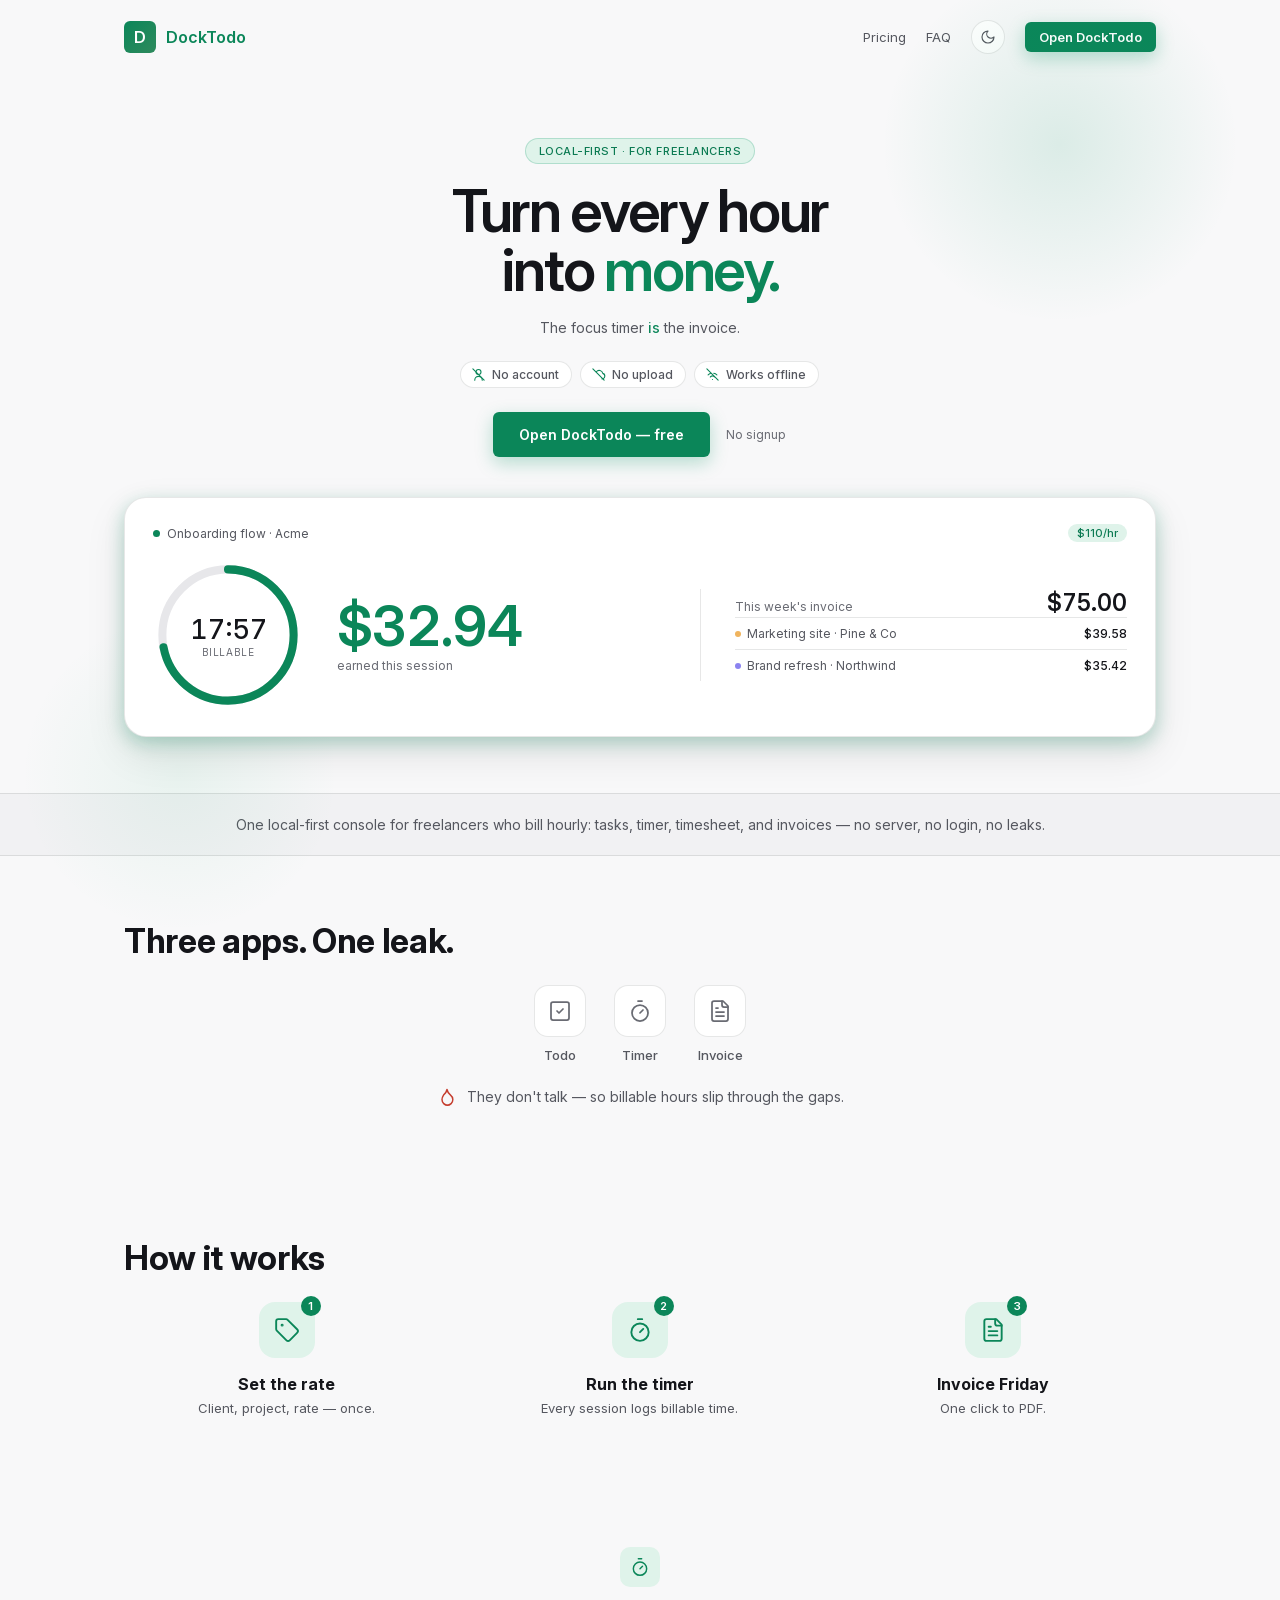
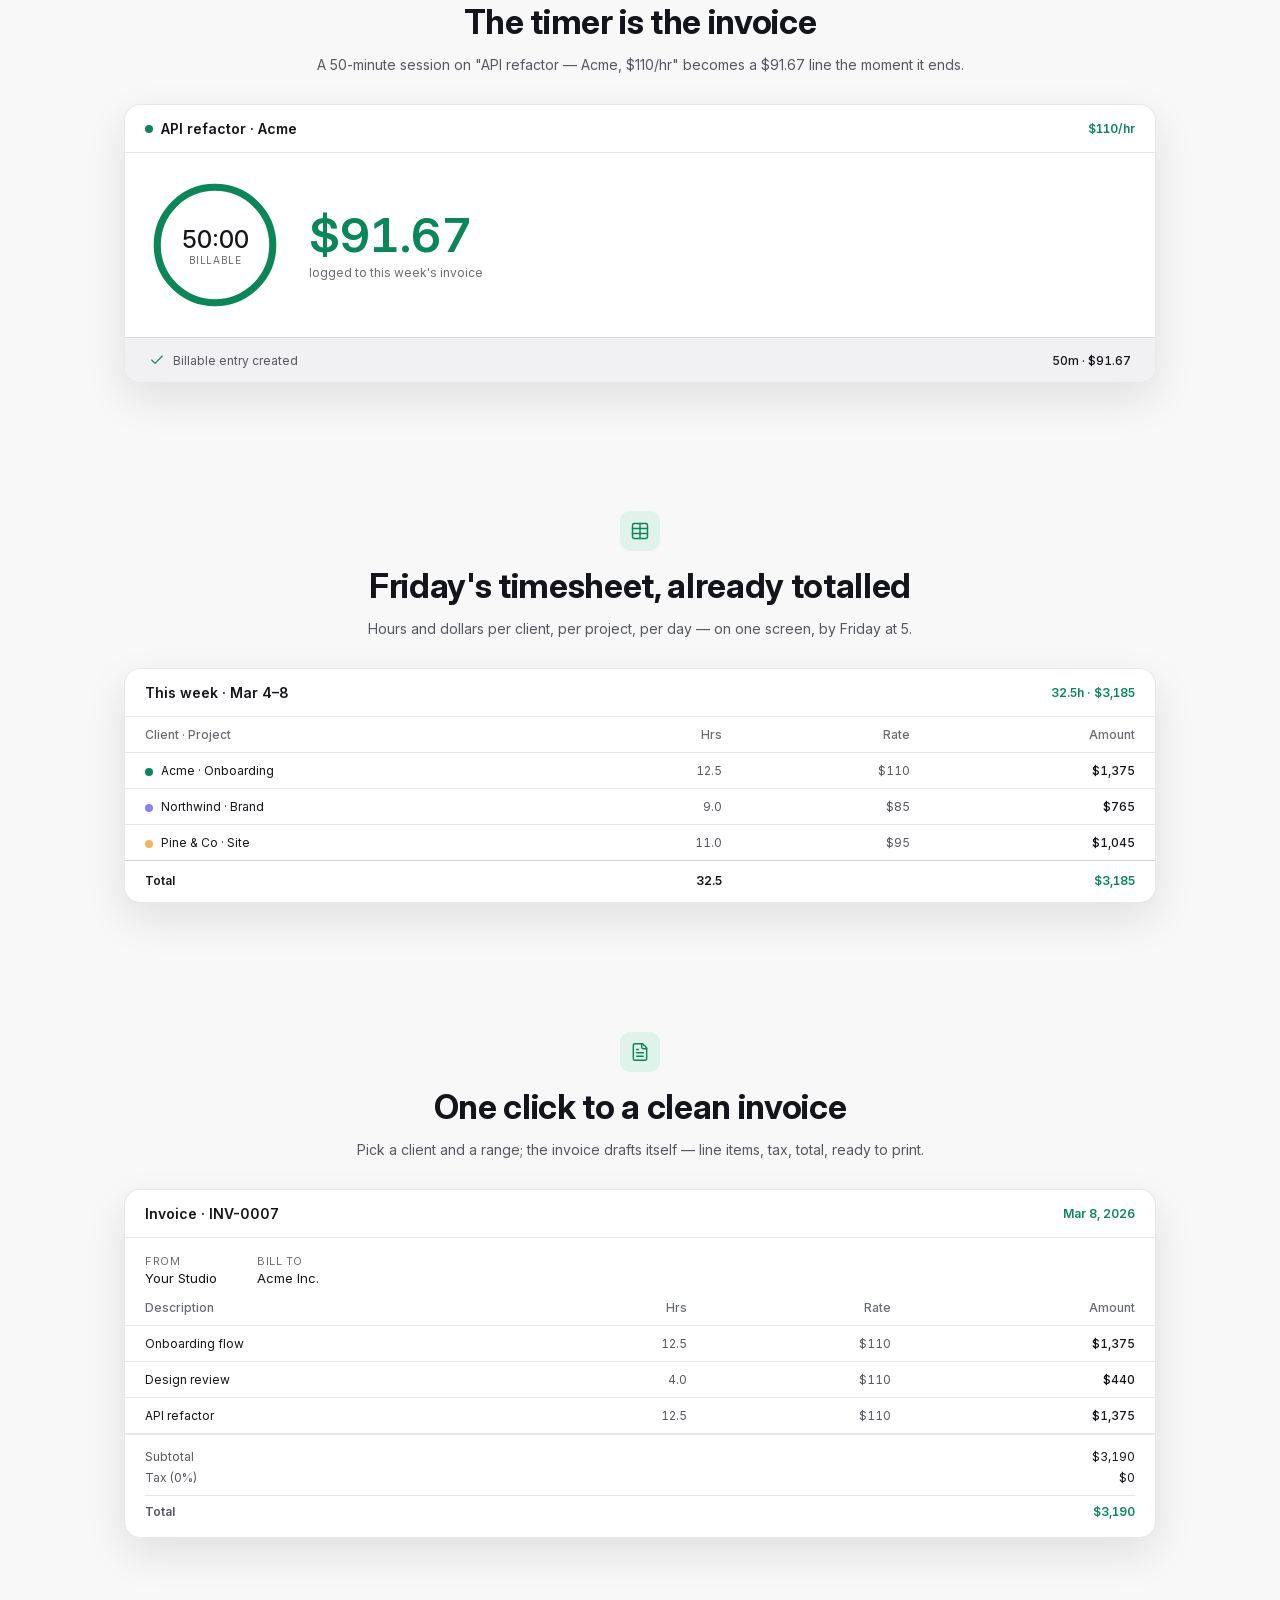
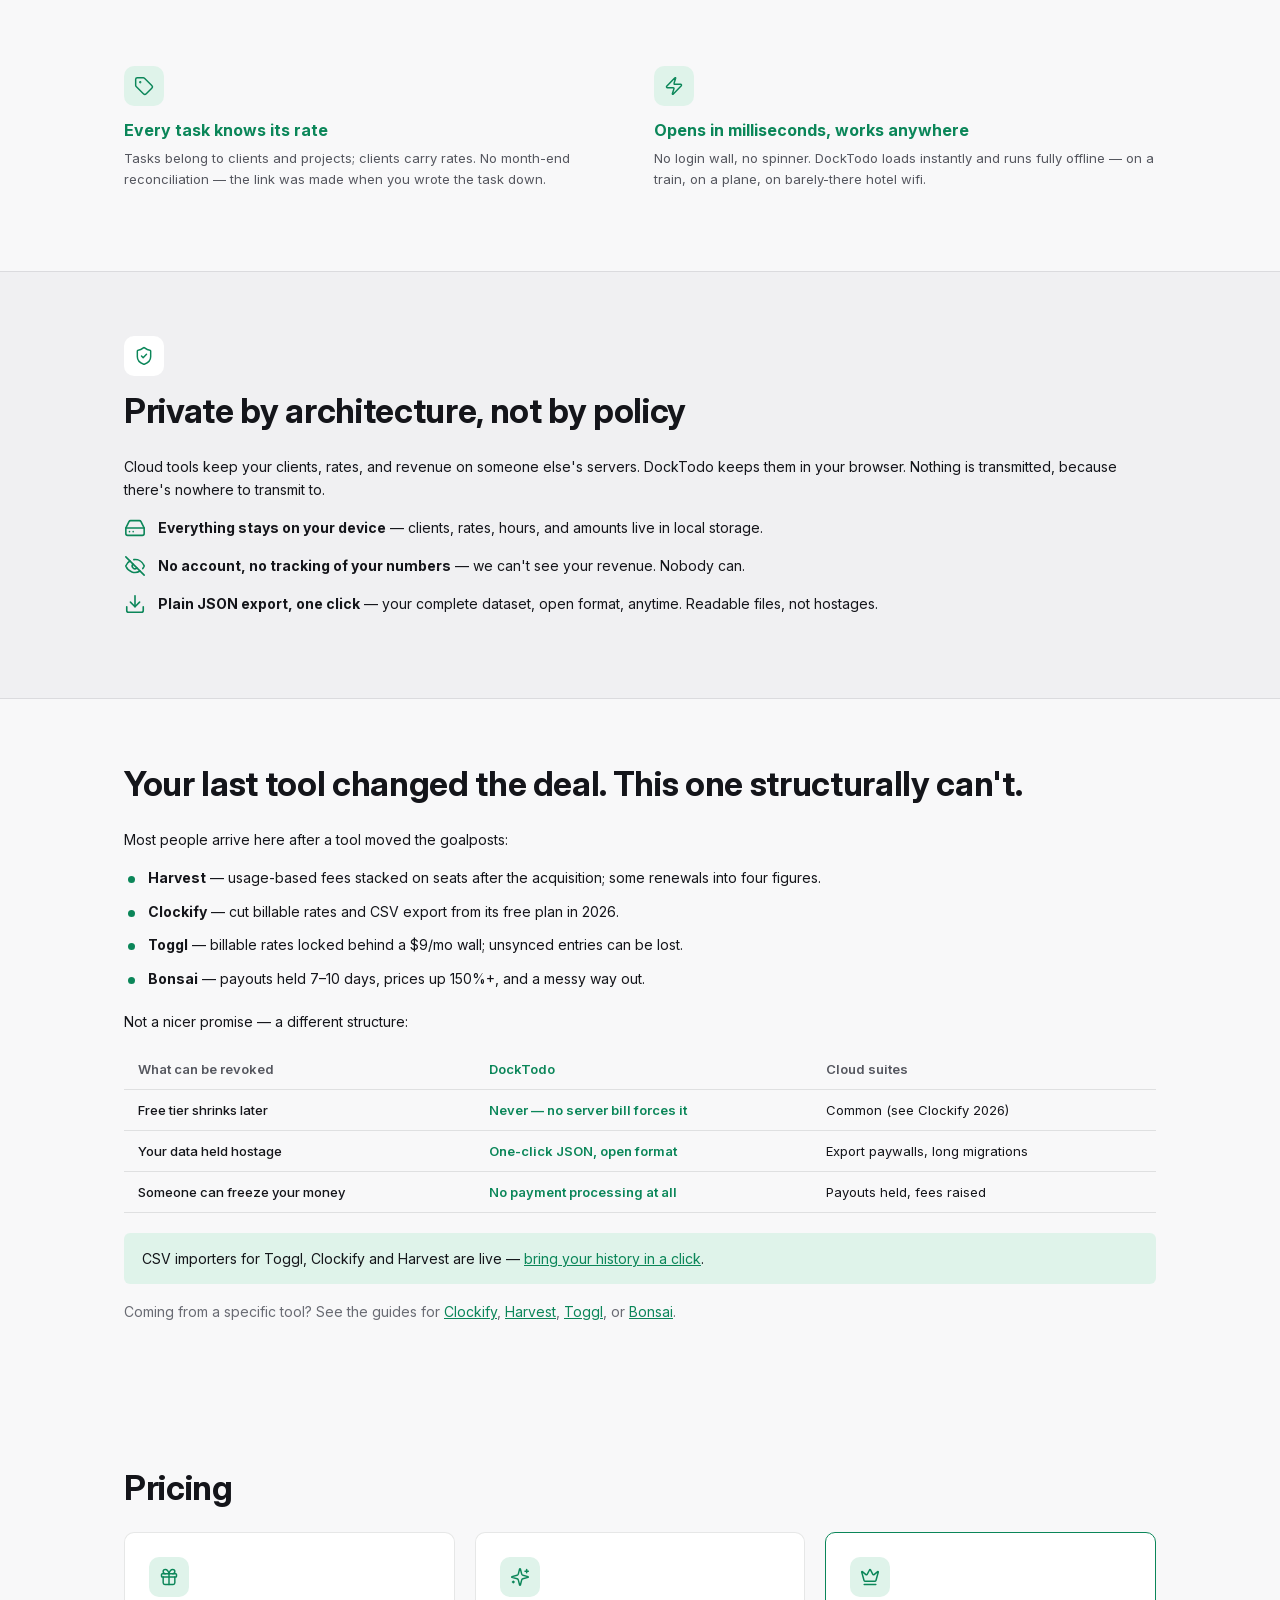
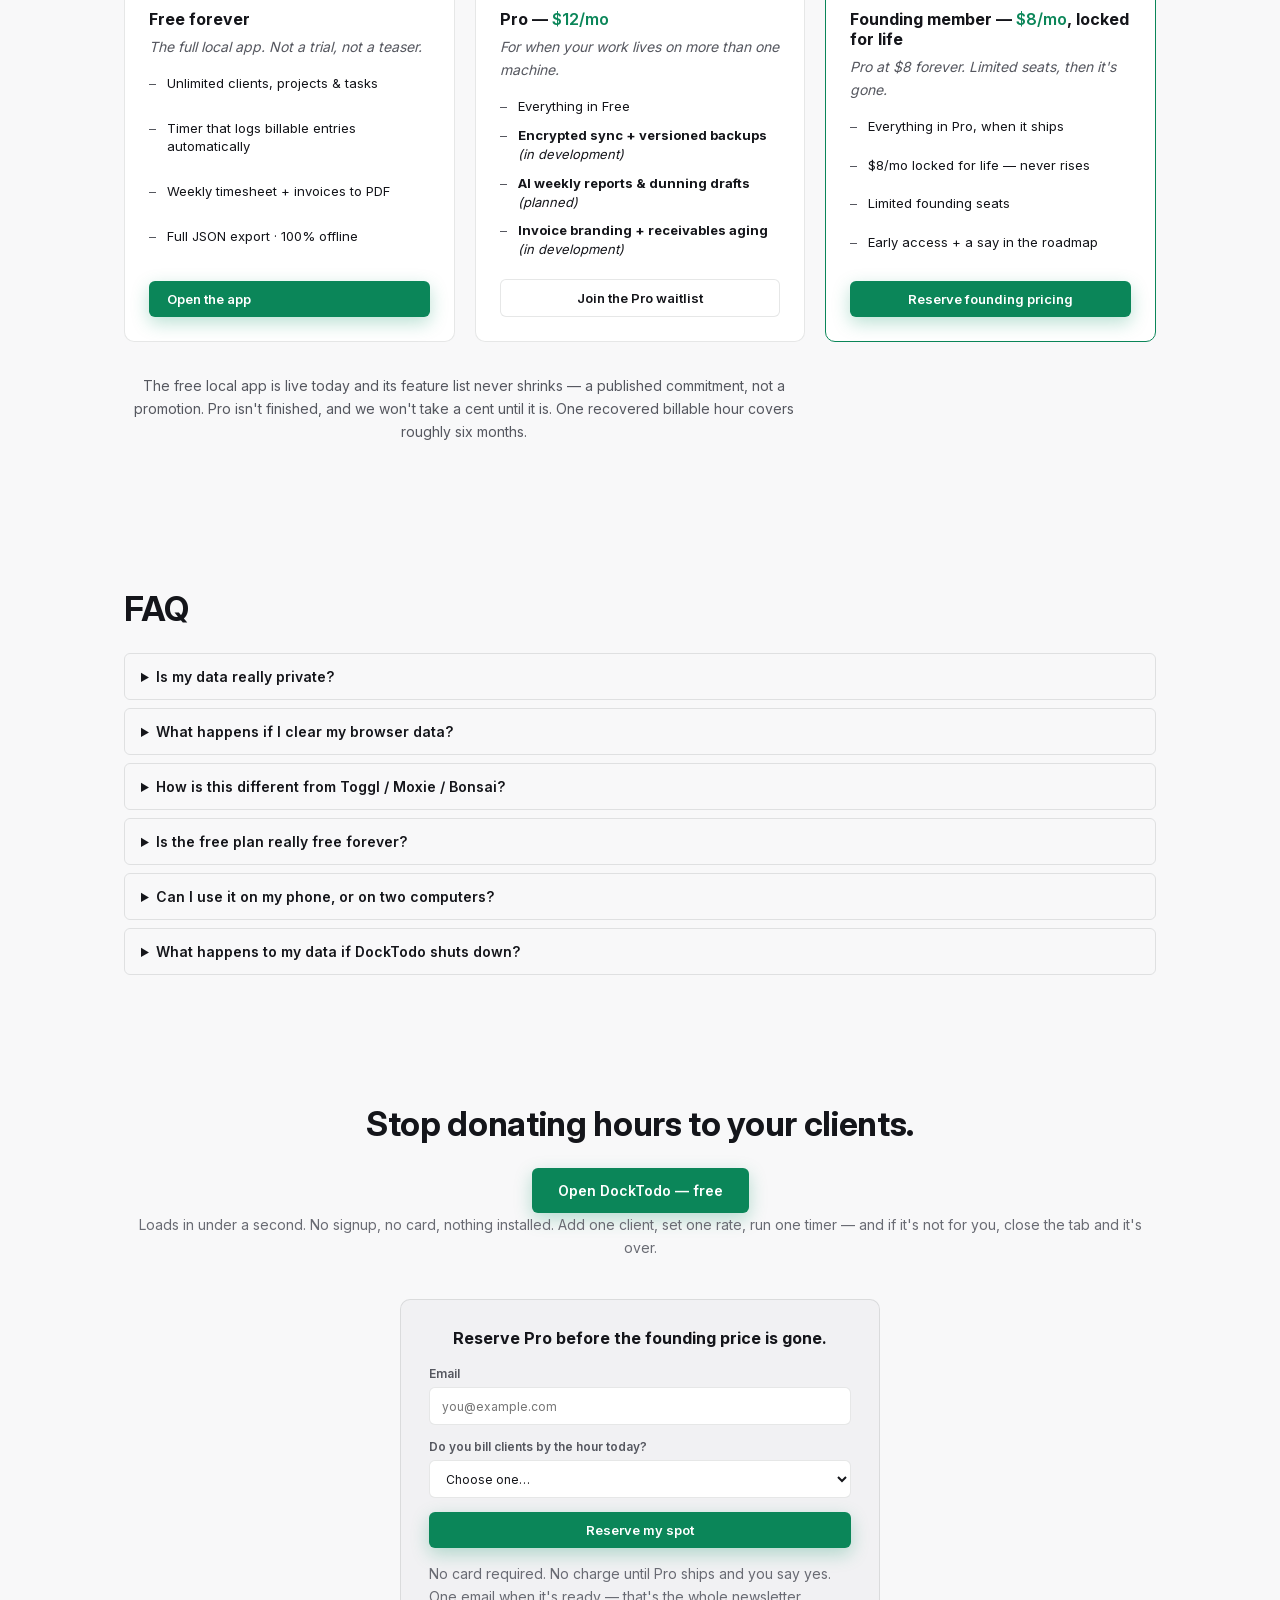
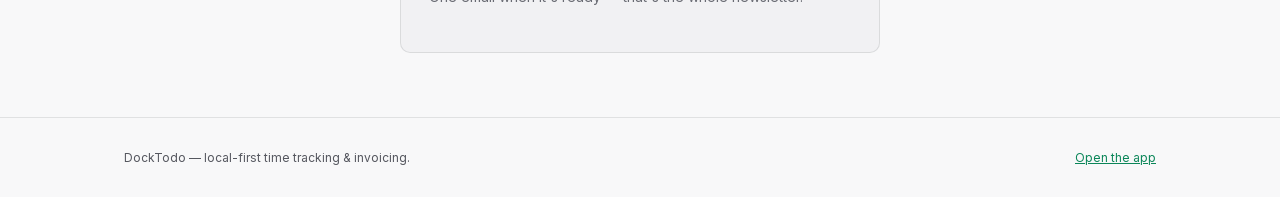
==== commit c20f2106: "S6-7 (3/3): trim Switching + Pricing copy (~a third shorter) - Switching: the four competitor bullet" ====
--- a/index.html
+++ b/index.html
@@ -325,14 +325,14 @@
       <section class="lp-section lp-switching">
         <div class="lp-wrap-wide">
           <h2>Your last tool changed the deal. This one structurally can't.</h2>
-          <p>Many people arrive here after a time tracker or billing suite moved the goalposts:</p>
+          <p>Most people arrive here after a tool moved the goalposts:</p>
           <ul class="lp-bullets">
-            <li><strong>Harvest</strong> — users report usage-based fees stacked on seat prices after the acquisition, some renewals jumping into four figures.</li>
-            <li><strong>Clockify</strong> — cut billable rates and CSV export from the free plan in 2026; its own forum called it the death of the free plan.</li>
-            <li><strong>Toggl</strong> — locks billable rates behind a $9/mo wall, and its docs warn unsynced entries can be lost.</li>
-            <li><strong>Bonsai</strong> — users report payouts held 7–10 days and prices up 150%+ over a few years; migrating out takes 8–20 hours and isn't clean.</li>
+            <li><strong>Harvest</strong> — usage-based fees stacked on seats after the acquisition; some renewals into four figures.</li>
+            <li><strong>Clockify</strong> — cut billable rates and CSV export from its free plan in 2026.</li>
+            <li><strong>Toggl</strong> — billable rates locked behind a $9/mo wall; unsynced entries can be lost.</li>
+            <li><strong>Bonsai</strong> — payouts held 7–10 days, prices up 150%+, and a messy way out.</li>
           </ul>
-          <p>Instead of a nicer promise, DockTodo offers a different structure:</p>
+          <p>Not a nicer promise — a different structure:</p>
           <div class="lp-table-scroll">
             <table class="compare-table">
               <thead>
@@ -382,12 +382,10 @@
               <h3>Free forever</h3>
               <p class="lp-plan-note">The full local app. Not a trial, not a teaser.</p>
               <ul>
-                <li>Unlimited clients, projects, and tasks</li>
-                <li>Focus timer with automatic billable time entries</li>
-                <li>Weekly timesheet — hours and dollars per client</li>
-                <li>Clean invoices, print to PDF</li>
-                <li>Full JSON export, anytime</li>
-                <li>Works 100% offline, single device</li>
+                <li>Unlimited clients, projects &amp; tasks</li>
+                <li>Timer that logs billable entries automatically</li>
+                <li>Weekly timesheet + invoices to PDF</li>
+                <li>Full JSON export · 100% offline</li>
               </ul>
               <a class="btn-primary" href="./app.html">Open the app</a>
             </article>
@@ -398,12 +396,9 @@
               <p class="lp-plan-note">For when your work lives on more than one machine.</p>
               <ul>
                 <li>Everything in Free</li>
-                <li><strong>Your ledger, safe forever</strong> — end-to-end-encrypted sync across your devices, with versioned encrypted backups <em>(in development)</em></li>
-                <li><strong>AI weekly reports &amp; dunning drafts</strong> — where your hours and money went, plus ready-to-send payment-chaser emails <em>(planned)</em></li>
-                <li><strong>Invoice branding</strong> — your logo, your templates, on every invoice <em>(in development)</em></li>
-                <li><strong>Receivables aging &amp; payment reminders</strong> — see who owes what, and how long it's been owed <em>(in development)</em></li>
-                <li>Priority support from the maker</li>
-                <li>No charge until it ships and you opt in</li>
+                <li><strong>Encrypted sync + versioned backups</strong> <em>(in development)</em></li>
+                <li><strong>AI weekly reports &amp; dunning drafts</strong> <em>(planned)</em></li>
+                <li><strong>Invoice branding + receivables aging</strong> <em>(in development)</em></li>
               </ul>
               <button class="btn-soft" type="button" data-waitlist="standard">Join the Pro waitlist</button>
             </article>
@@ -413,12 +408,10 @@
               <h3>Founding member — <span class="lp-plan-price">$8/mo</span>, locked for life</h3>
               <p class="lp-plan-note">Pro at $8 forever. Limited seats, then it's gone.</p>
               <ul>
-                <li>Everything in Pro, when Pro ships</li>
-                <li>$8/mo locked for life — the price never rises for you</li>
-                <li>Limited founding seats, first come, first served</li>
-                <li>Early access to Pro betas</li>
-                <li>A direct say in what gets built next</li>
-                <li>Reserve now, pay nothing today</li>
+                <li>Everything in Pro, when it ships</li>
+                <li>$8/mo locked for life — never rises</li>
+                <li>Limited founding seats</li>
+                <li>Early access + a say in the roadmap</li>
               </ul>
               <button class="btn-primary" type="button" data-waitlist="founding">Reserve founding pricing</button>
             </article>
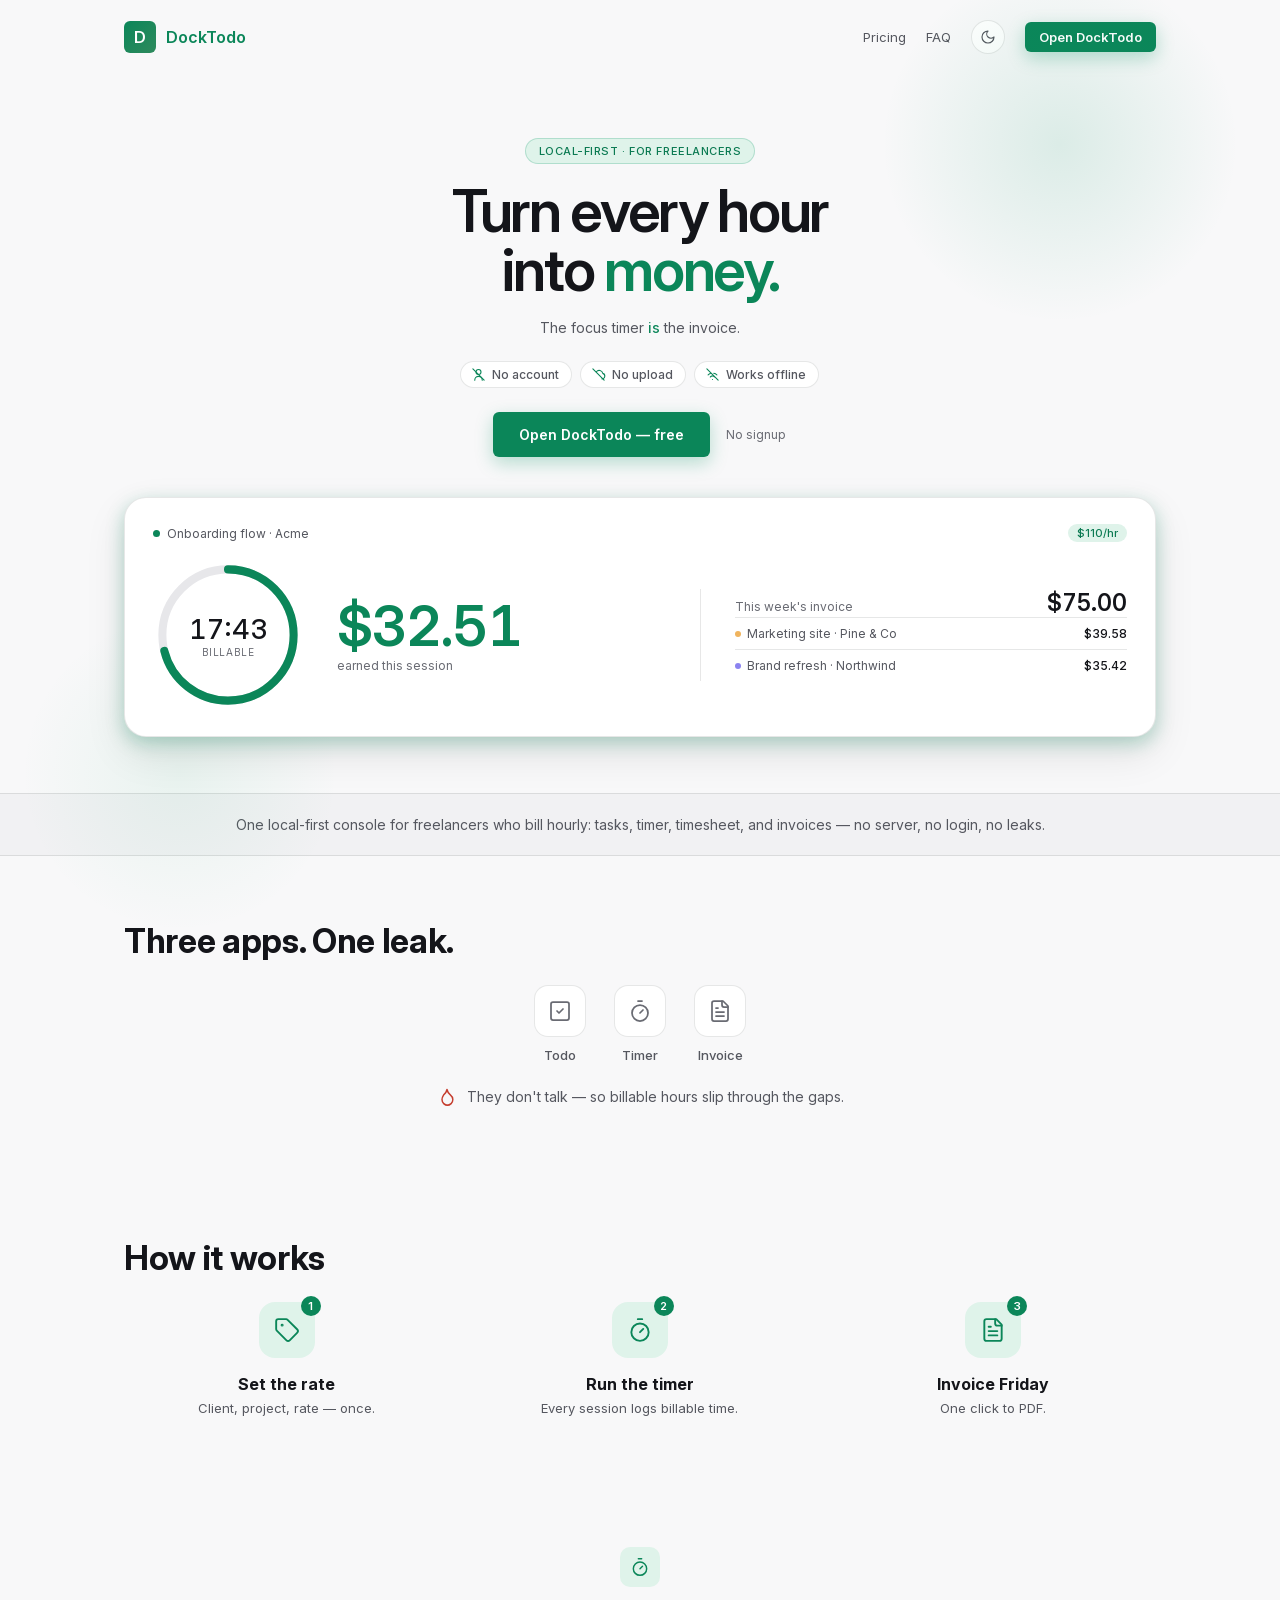
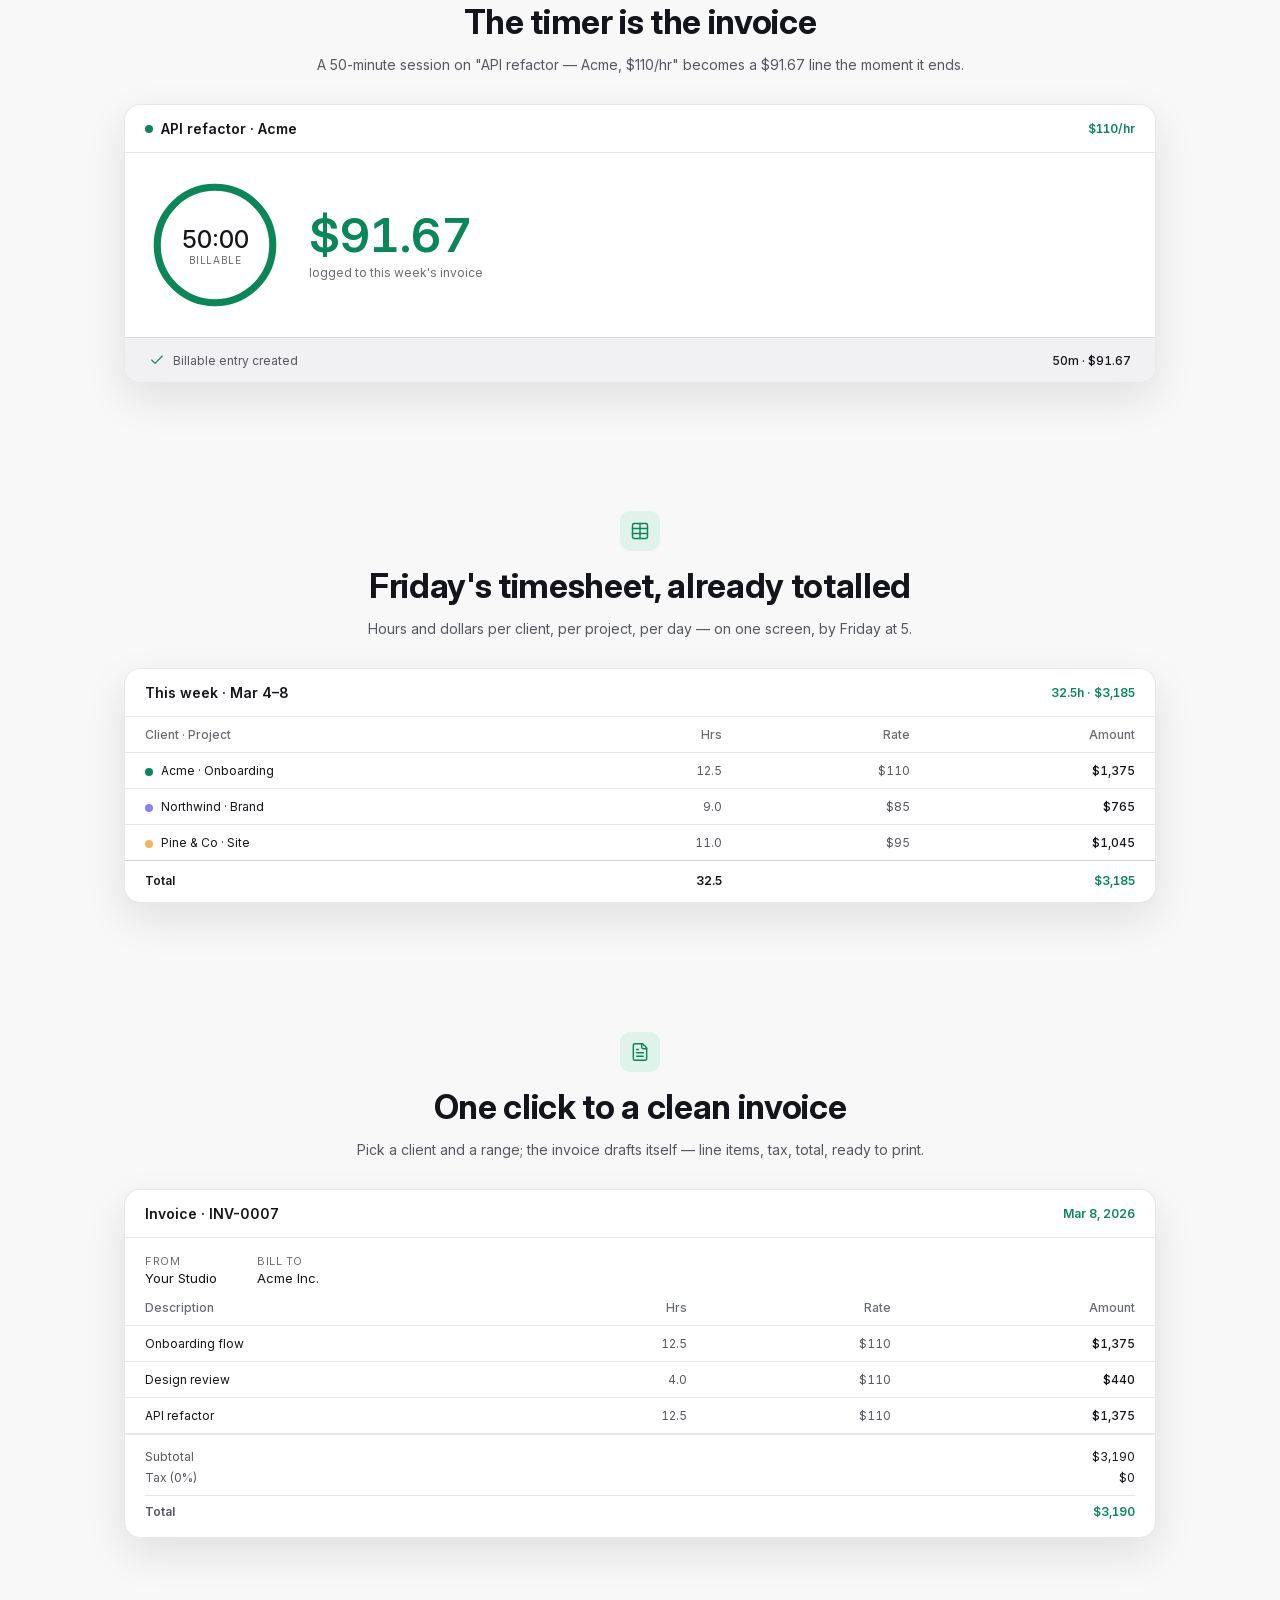
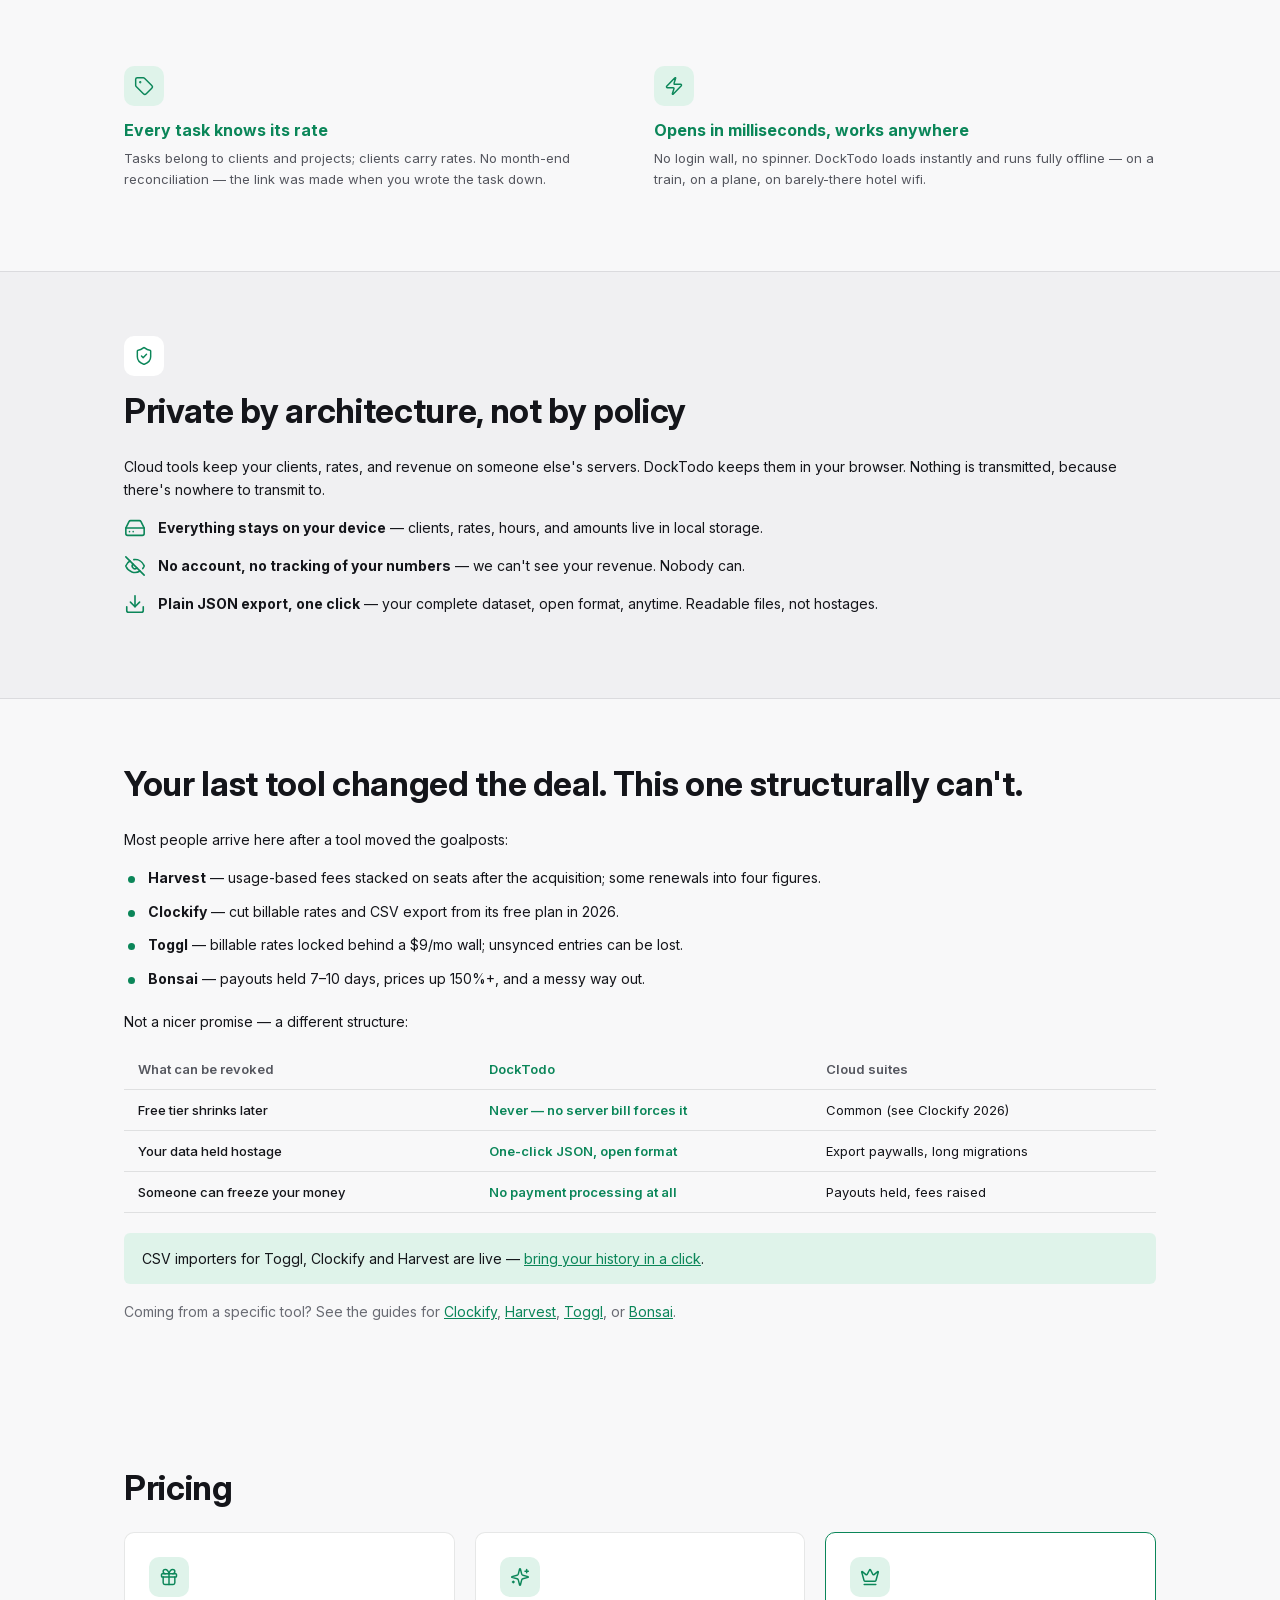
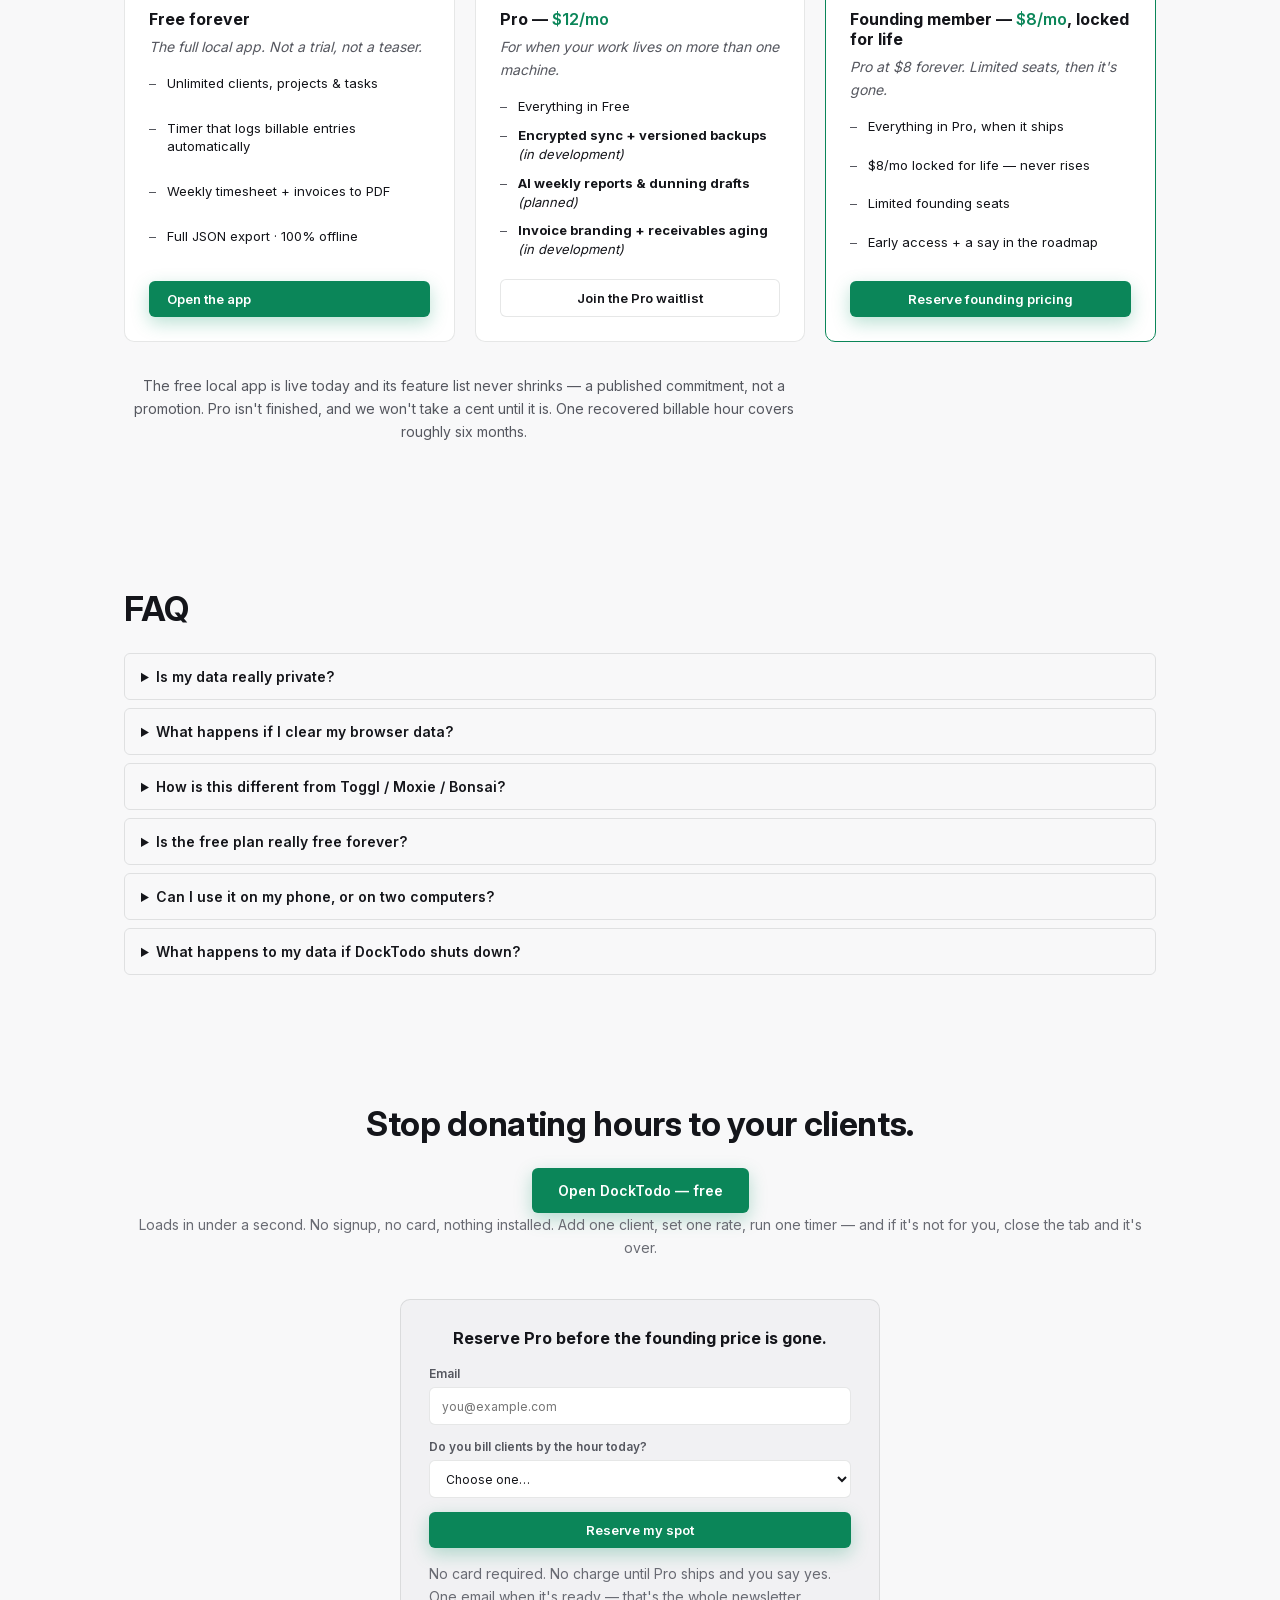
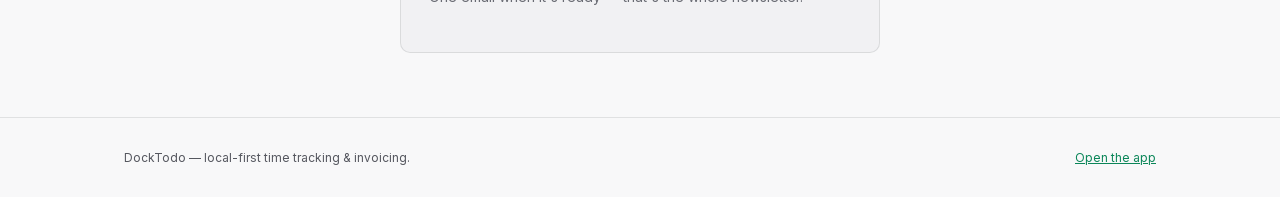
==== commit 029ea52a: "S8: fix waitlist for Cloudflare — real endpoint, no more silent loss Deploy moved Netlify→Cloudflare" ====
--- a/index.html
+++ b/index.html
@@ -494,8 +494,7 @@
           <!-- Waitlist form (the only one on the page — pricing CTAs scroll here) -->
           <div class="lp-waitlist" id="waitlist">
             <h3>Reserve Pro before the founding price is gone.</h3>
-            <form name="waitlist" method="POST" data-netlify="true" netlify-honeypot="bot-field" class="wl-form" id="waitlistFormTop">
-              <input type="hidden" name="form-name" value="waitlist" />
+            <form name="waitlist" method="POST" action="/api/waitlist" class="wl-form" id="waitlistFormTop">
               <input type="hidden" name="source" value="footer" />
               <p class="wl-hp" hidden><label>Don't fill this out if you're human: <input name="bot-field" /></label></p>
               <label>
--- a/assets/styles.css
+++ b/assets/styles.css
@@ -76,6 +76,9 @@
   height: 100vh;
   overflow: hidden;
   font-family: var(--font-ui);
+  /* S7-3: explicit base size — without it, headings with no size fell back to
+     the UA's 16px and pulled per-mode page titles out of step. */
+  font-size: var(--text-body);
   color: var(--text);
   background: var(--bg);
 }
@@ -216,7 +219,9 @@
 }
 
 .sidebar-head h1,
-.pane-head h2 {
+.pane-head h2,
+.view-title {
+  margin: 0;
   font-size: var(--text-page);
   line-height: 1.15;
   letter-spacing: 0;
@@ -383,7 +388,7 @@
 .soft-btn,
 .danger-btn,
 .quick-form button {
-  min-height: 36px;
+  min-height: 38px; /* S7-4: align with the 38px inputs */
   padding: 0 14px;
   border-radius: var(--r-control);
   font-weight: var(--w-semibold);
@@ -408,10 +413,73 @@
 }
 
 .danger-btn {
+  /* S7-4: border/tint derived from the same --red as the text, not a
+     hardcoded rgba(217,77,77) that didn't match. */
   width: 100%;
-  border: 1px solid rgba(217, 77, 77, 0.28);
+  border: 1px solid color-mix(in srgb, var(--red) 30%, transparent);
   color: var(--red);
-  background: rgba(217, 77, 77, 0.08);
+  background: color-mix(in srgb, var(--red) 8%, transparent);
+}
+
+/* S7-1 mobile nav: hamburger opens the sidebar as a slide-over drawer (same
+   pattern as the detail pane). Both controls are desktop-hidden, shown <=760. */
+.menu-btn {
+  display: none;
+  place-items: center;
+  width: 38px;
+  height: 38px;
+  flex: none;
+  border: 1px solid var(--line);
+  border-radius: var(--r-control);
+  background: var(--surface);
+  color: var(--muted);
+}
+.menu-btn:hover {
+  color: var(--blue);
+  border-color: var(--blue);
+}
+.menu-btn .ic {
+  width: 18px;
+  height: 18px;
+}
+.head-actions {
+  margin-left: auto;
+}
+.sidebar-close {
+  display: none;
+  place-items: center;
+  position: absolute;
+  top: 14px;
+  right: 14px;
+  z-index: 1;
+  width: 32px;
+  height: 32px;
+  border: 0;
+  border-radius: var(--r-control);
+  background: var(--surface);
+  color: var(--muted);
+}
+
+/* S7-1b header overflow menu: on desktop the secondary actions flow inline
+   (display:contents makes .head-more transparent); the "…" button is hidden.
+   <=760 they collapse into a "…" popover (see the 760 media block). */
+.overflow-btn {
+  display: none;
+  place-items: center;
+  width: 38px;
+  height: 38px;
+  flex: none;
+  border: 1px solid var(--line);
+  border-radius: var(--r-control);
+  background: var(--surface);
+  color: var(--muted);
+}
+.overflow-btn:hover {
+  color: var(--blue);
+  border-color: var(--blue);
+}
+.head-more {
+  display: contents;
 }
 
 .task-view,
@@ -750,7 +818,7 @@
   box-shadow: var(--shadow);
 }
 
-.settings-card h3 {
+.settings-card h3:not(.view-title) {
   margin: 0;
   font-size: var(--text-title);
 }
@@ -1039,8 +1107,9 @@
 
 .billing-strip {
   display: flex;
+  flex-wrap: wrap;
   align-items: center;
-  gap: 16px;
+  gap: 8px 16px;
   padding: 8px 20px;
   border-bottom: 1px solid var(--line);
   color: var(--muted);
@@ -1746,8 +1815,34 @@
     grid-template-columns: 44px minmax(0, 1fr);
   }
 
+  /* S7-1: sidebar is a left slide-over drawer (was display:none — unreachable) */
   .sidebar {
-    display: none;
+    display: flex;
+    position: fixed;
+    top: 0;
+    left: 0;
+    z-index: 41;
+    width: min(300px, 88vw);
+    height: 100vh;
+    transform: translateX(-100%);
+    transition: transform 0.2s ease;
+    box-shadow: 12px 0 40px rgba(20, 30, 50, 0.18);
+  }
+  body.sidebar-visible .sidebar {
+    transform: translateX(0);
+  }
+  body.sidebar-visible .detail-scrim {
+    display: block;
+    position: fixed;
+    inset: 0;
+    z-index: 40;
+    background: rgba(18, 23, 34, 0.45);
+  }
+  .menu-btn {
+    display: grid;
+  }
+  .sidebar-close {
+    display: grid;
   }
 
   .detail-pane {
@@ -1759,7 +1854,39 @@
   }
 
   .head-actions {
-    flex-wrap: wrap;
+    position: relative;
+  }
+  .overflow-btn {
+    display: inline-grid;
+  }
+  .head-more {
+    display: none;
+    position: absolute;
+    top: calc(100% + 6px);
+    right: 0;
+    z-index: 30;
+    flex-direction: column;
+    min-width: 190px;
+    padding: 6px;
+    gap: 2px;
+    background: var(--surface);
+    border: 1px solid var(--line);
+    border-radius: var(--r-card);
+    box-shadow: 0 14px 34px rgba(20, 30, 50, 0.2);
+  }
+  body.more-open .head-more {
+    display: flex;
+  }
+  .head-more .soft-btn {
+    display: flex;
+    align-items: center;
+    justify-content: flex-start;
+    width: 100%;
+    border: 0;
+    background: transparent;
+  }
+  .head-more .soft-btn:hover {
+    background: var(--surface-soft);
   }
 
   /* Compact month grid: date + dots only, no event labels. */
